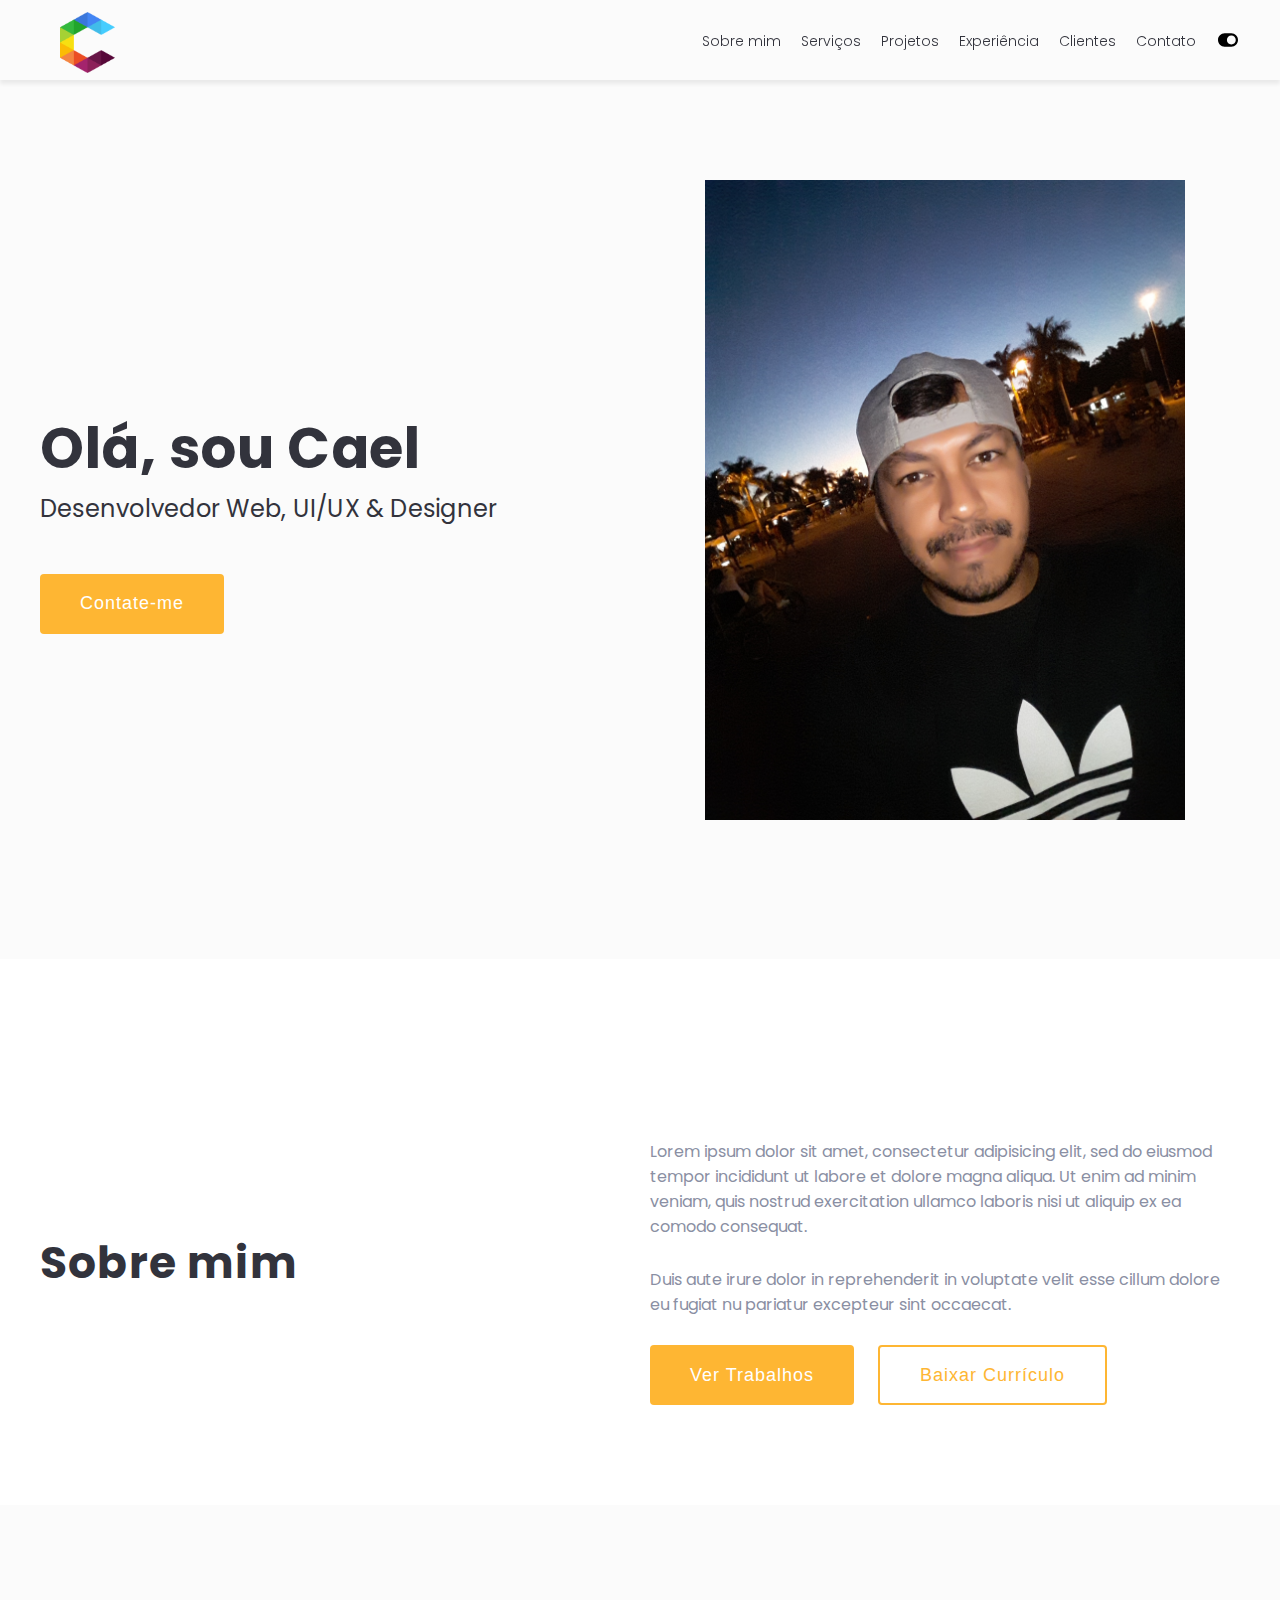
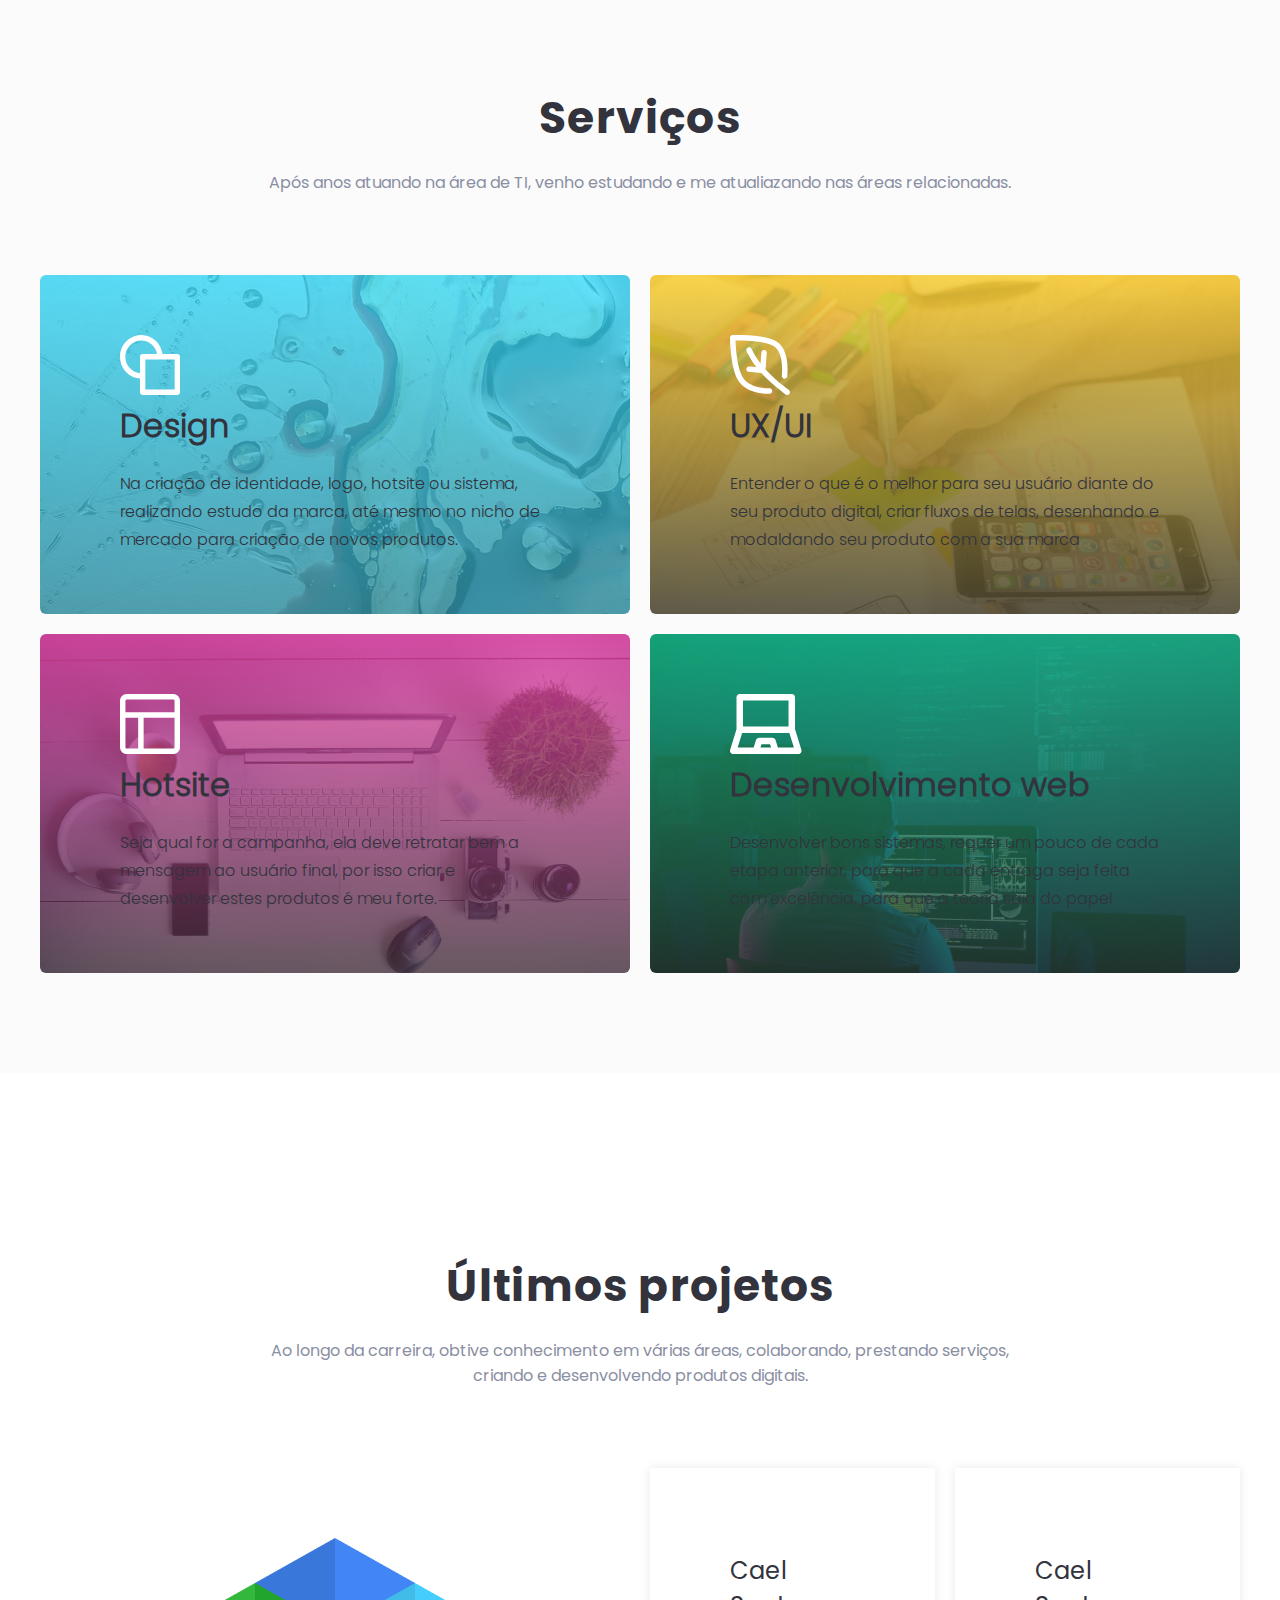
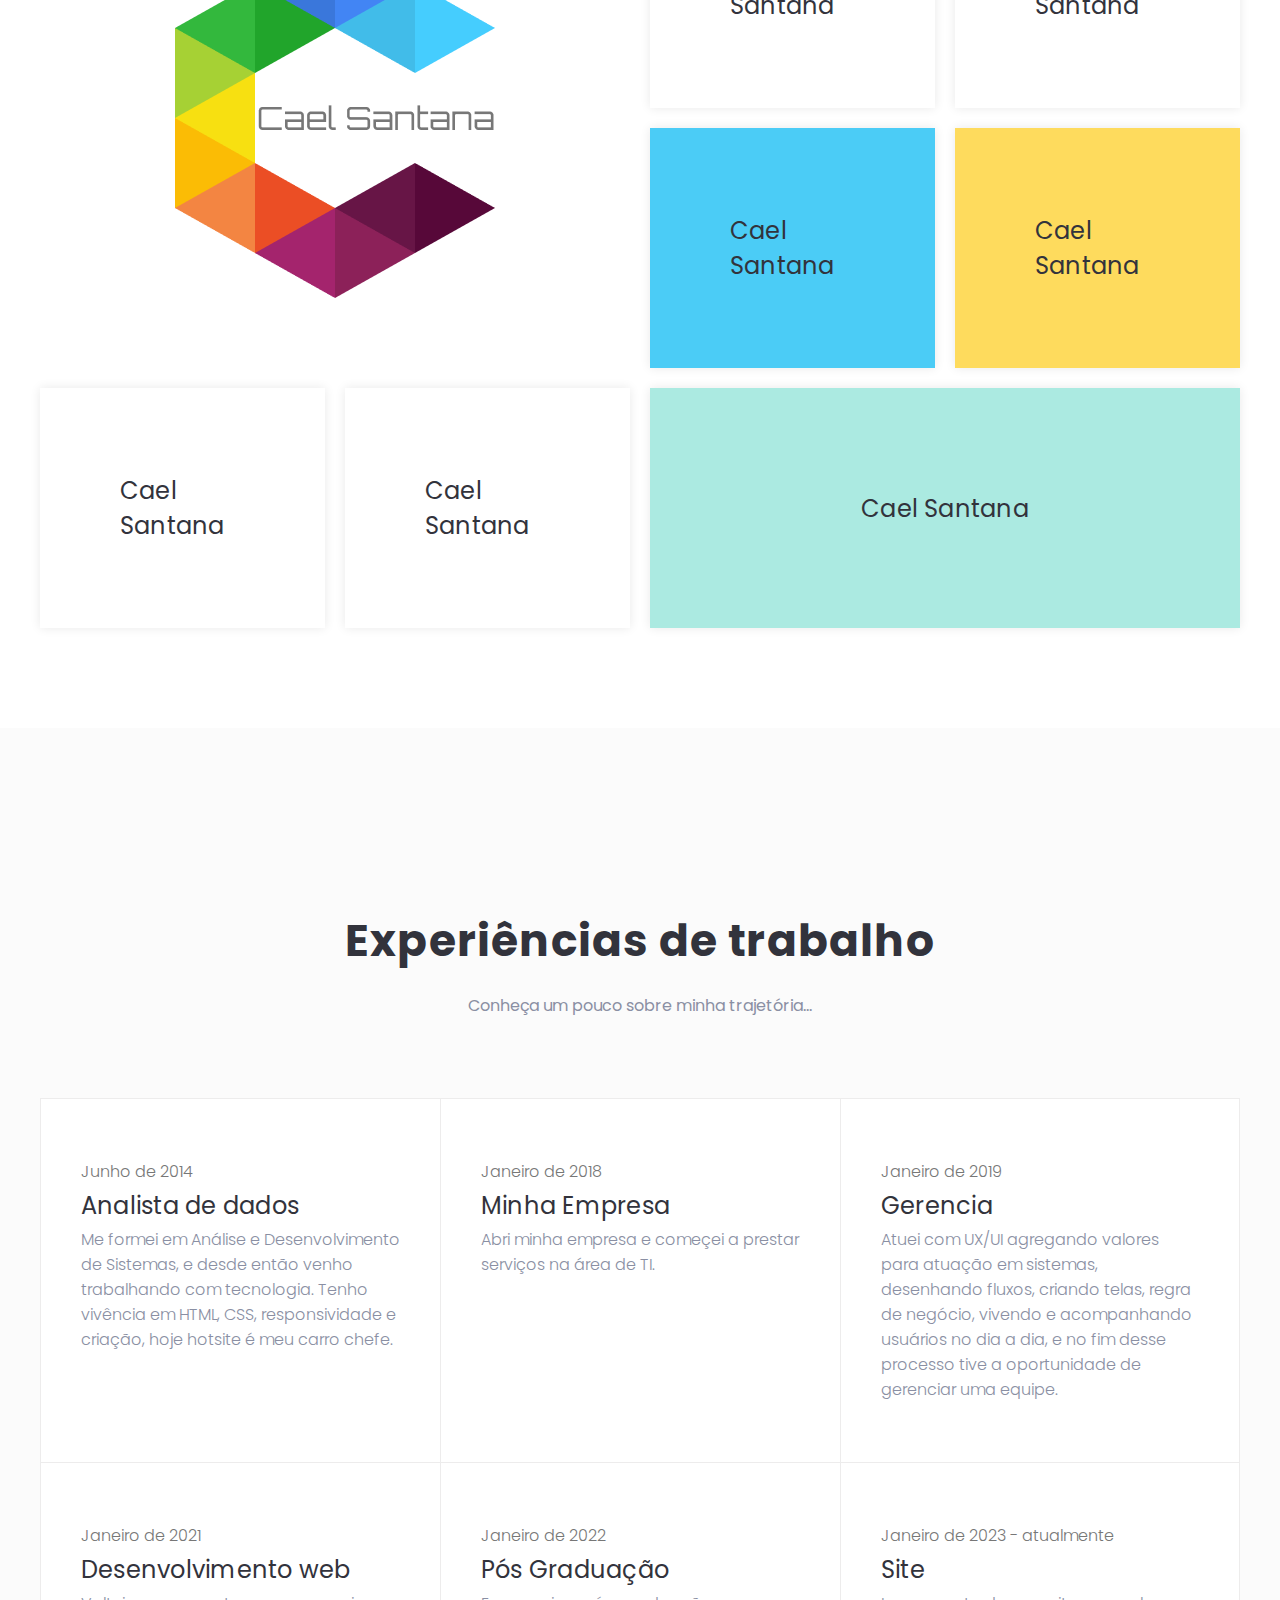
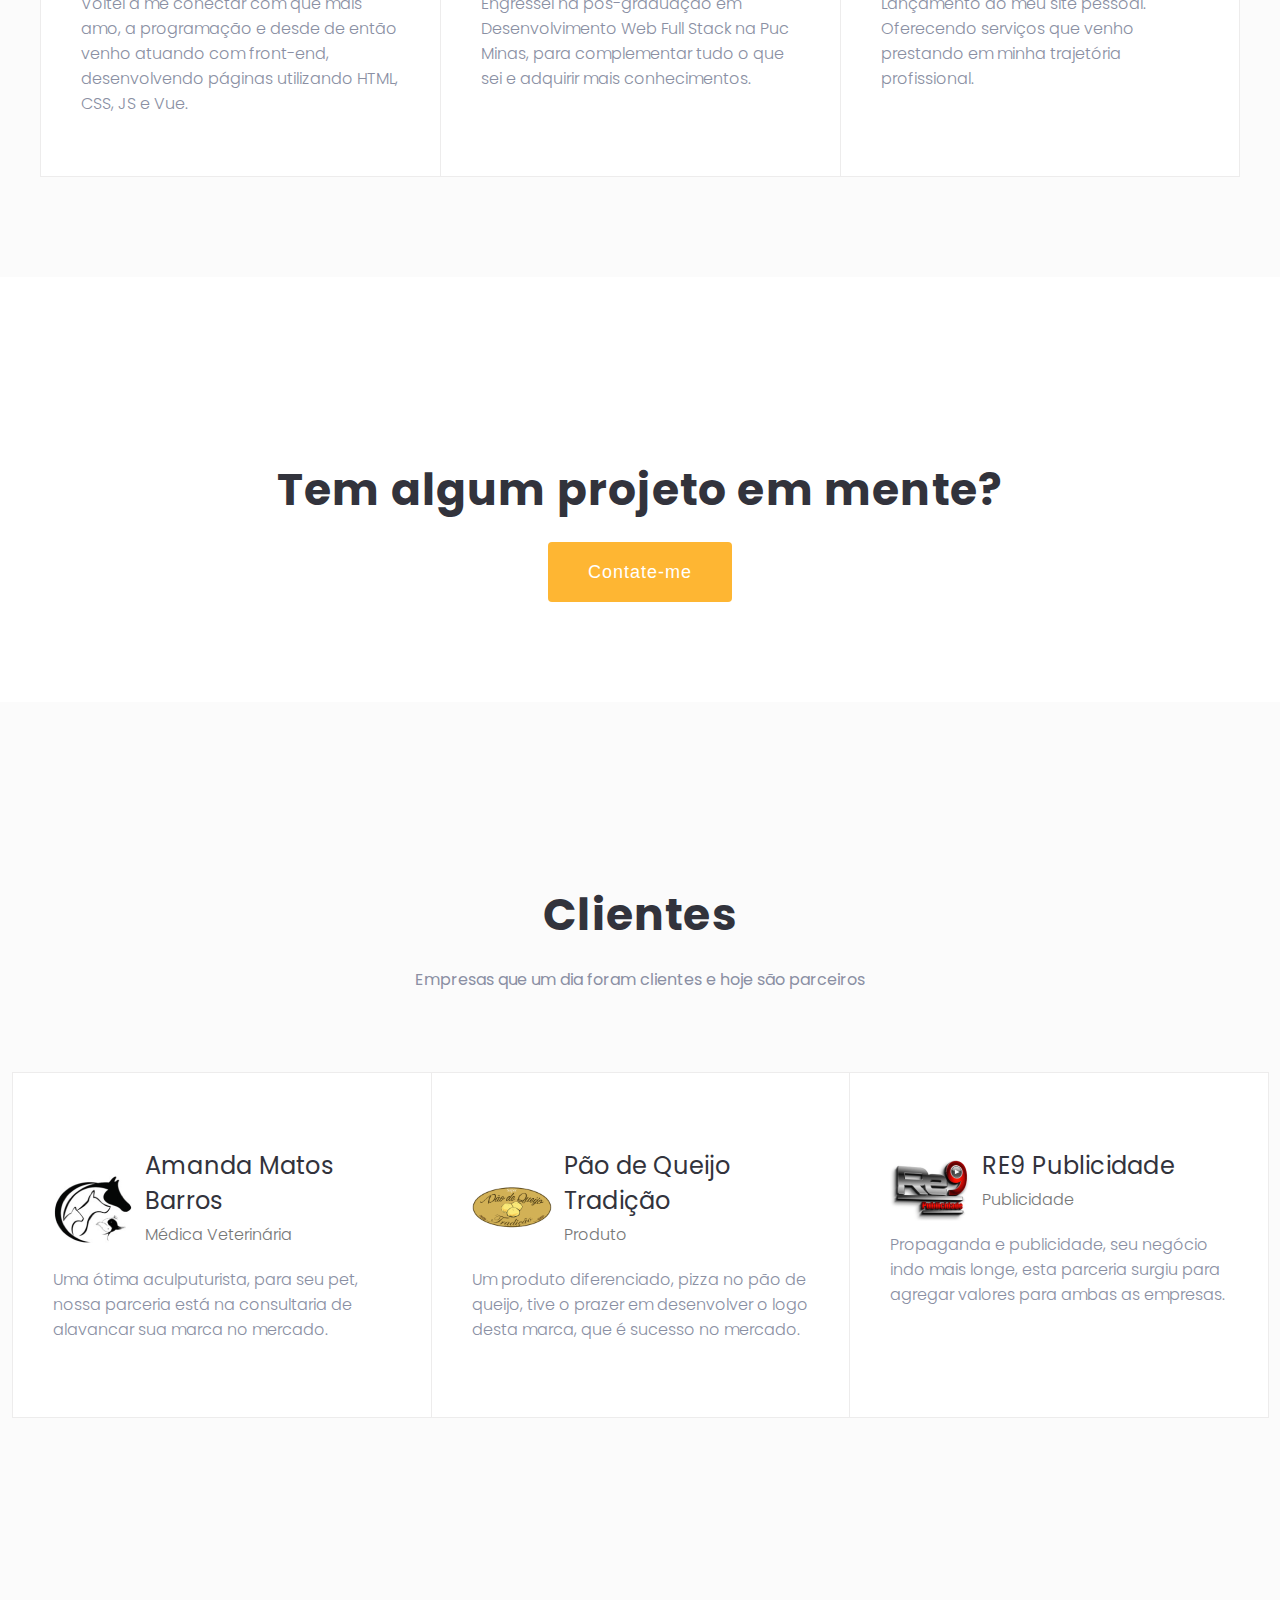
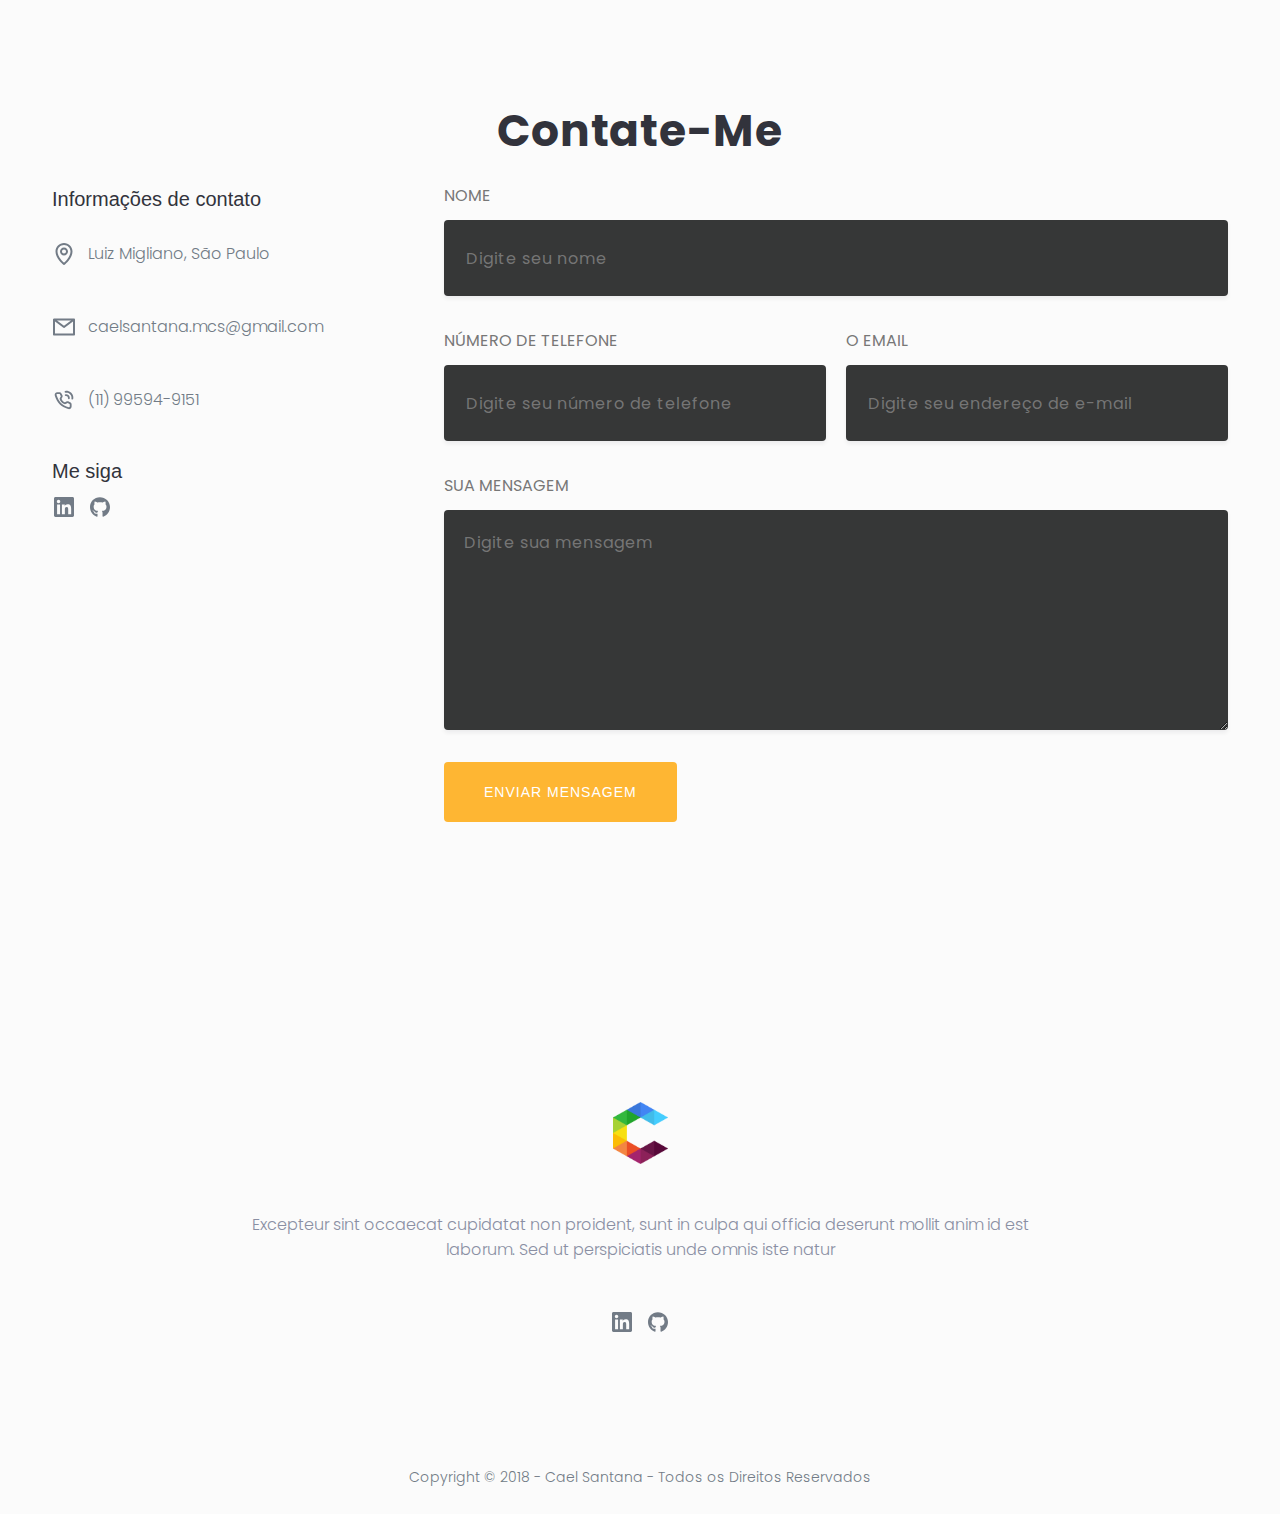
==== index.html @ 42ad0c6b "Update of content" ====
<!DOCTYPE html>
<html lang="pt-BR">

<head>
  <meta charset="UTF-8">
  <meta http-equiv="X-UA-Compatible" content="IE=edge">
  <meta name="viewport" content="width=device-width, initial-scale=1.0">

  <title>Cael Santana</title>

  <!-- Custom CSS -->
  <link rel="stylesheet" href="css/style.css">

  <link rel="shortcut icon" href="favicon.png" type="image/x-icon">

  <!-- JS -->
  <script defer src="js/main.js"></script>
</head>

<body>

  <header class="header-group bg-dark-medium">
    <nav class="container mx-auto">
      <input type="checkbox" id="check">
      <div class="logo">
        <a href="#"><img src="img/logotipo-cael-santana.png" class="w-55" alt=""></a>
      </div>
      <ul id="menu">
        <li><a href="#aboutme" onclick="slideOut()">Sobre mim</a></li>
        <li><a href="#service" onclick="slideOut()">Serviços</a></li>
        <li><a href="#projects" onclick="slideOut()">Projetos</a></li>
        <li><a href="#experience" onclick="slideOut()">Experiência</a></li>
        <li><a href="#client" onclick="slideOut()">Clientes</a></li>
        <li><a href="#contact" onclick="slideOut()">Contato</a></li>
      </ul>
      <div class="center">
        <label for="btn" class="mudar-tema mb-0">&nbsp;&nbsp;&nbsp;&nbsp;&nbsp;&nbsp;</label>
        <input id="btn" type="button" />
      </div>
      <label for="check" class="checkbtn">
        <img src="img/menu.png" alt="menu">
      </label>
    </nav>
  </header>

  <!-- HOME -->
  <section class="bg-dark-medium">
    <div class="container mx-auto">
      <div class="home-card-group">
        <div class="center-y">
          <div>
            <h1>Olá, sou Cael</h1>
            <h2>Desenvolvedor Web, UI/UX & Designer</h2>
            <button class="button">Contate-me</button>
          </div>
        </div>
        <div class="mx-auto">
          <img src="./img/cael.jpg" class="img-profile" alt="">
        </div>
      </div>
    </div>
  </section>

  <!-- SOBRE MIM -->
  <section class="bg-dark-light" id="aboutme">
    <div class="container mx-auto">
      <div class="aboutme-card-group">
        <div class="center-y">
          <p class="title">Sobre mim</p>
        </div>
        <div>
          <div>
            <p class="description">Lorem ipsum dolor sit amet, consectetur adipisicing elit, sed do eiusmod tempor incididunt ut labore et dolore magna aliqua. Ut enim ad minim veniam, quis nostrud exercitation ullamco laboris nisi ut aliquip ex ea comodo consequat.</p>
            <p class="description">Duis aute irure dolor in reprehenderit in voluptate velit esse cillum dolore eu fugiat nu pariatur excepteur sint occaecat.</p>
          </div>
          <div class="center-y">
            <button class="button mr-24">Ver Trabalhos</button>
            <button class="button button-secundary">Baixar Currículo</button>
          </div>
        </div>
      </div>
    </div>
  </section>

  <!-- SERVIÇOS -->
  <section class="bg-dark-medium" id="service">
    <div class="container mx-auto">
      <p class="title">Serviços</p>
      <p class="sub-title">Após anos atuando na área de TI, venho estudando e me atualiazando nas áreas relacionadas.</p>

      <div class="service-card-group">
        <div class="service-card service-card-design">
          <img src="./img/services/design.svg" alt="">
          <p class="service-title">Design</p>
          <p class="service-description">Na criação de identidade, logo, hotsite ou sistema, realizando estudo da marca, até mesmo no nicho de mercado para criação de novos produtos.</p>
        </div>
        <div class="service-card service-card-ux-ui">
          <img src="./img/services/ux-ui.svg" alt="">
          <p class="service-title">UX/UI</p>
          <p class="service-description">Entender o que é o melhor para seu usuário diante do seu produto digital, criar fluxos de telas, desenhando e modaldando seu produto com a sua marca</p>
        </div>
        <div class="service-card service-card-hotsite">
          <img src="./img/services/landing-page.svg" alt="">          
          <p class="service-title">Hotsite</p>
          <p class="service-description">Seja qual for a campanha, ela deve retratar bem a mensagem ao usuário final, por isso criar e desenvolver estes produtos é meu forte.</p>
        </div>
        <div class="service-card service-card-web-development">
          <img src="./img/services/web-development.svg" alt="">
          <p class="service-title">Desenvolvimento web</p>
          <p class="service-description">Desenvolver bons sistemas, requer um pouco de cada etapa anterior, para que a cada entraga seja feita com excelência, para que a teoria saia do papel</p>
        </div>
    </div>
  </section>

  <!-- PROJETOS -->
  <section class="bg-dark-light" id="projects">
    <div class="container mx-auto">
      <p class="title">Últimos projetos</p>
      <p class="sub-title">Ao longo da carreira, obtive conhecimento em várias áreas, colaborando, prestando serviços, criando e desenvolvendo produtos digitais.</p>

      <div class="project-card-group">
        
        <div class="bg-white center">
          <img src="./img/logotipo-name-cael-santana.png" alt="">
        </div>
        <div class="project-card-group">
          <div class="project-card center ">
            <h2 class="mb-0">Cael Santana</h2>
          </div>
          <div class="project-card center ">
            <h2 class="mb-0">Cael Santana</h2>
          </div>
          <div class="project-card center bg-blue-medium">
            <h2 class="mb-0">Cael Santana</h2>
          </div>
          <div class="project-card center bg-yellow-medium">
            <h2 class="mb-0">Cael Santana</h2>
          </div>
        </div>
        <div class="project-card-group">
          <div class="project-card center ">
            <h2 class="mb-0">Cael Santana</h2>
          </div>
          <div class="project-card center ">
            <h2 class="mb-0">Cael Santana</h2>
          </div>
        </div>
        <div>
          <div class="project-card center bg-green-light">
            <h2 class="mb-0">Cael Santana</h2>
          </div>
        </div>
    </div>
  </section>

  <!-- EXPERIÊNCIA -->
  <section class="bg-dark-medium" id="experience">
    <div class="container mx-auto">
      <p class="title">Experiências de trabalho</p>
      <p class="sub-title">Conheça um pouco sobre minha trajetória...</p>

      <div class="experience-card-group">
        
        <div class="experience-card border-r-none border-b-none">
          <p class="experience-date">Junho de 2014</p>
          <h2 class="experience-title">Analista de dados</h2>
          <p class="text-grey-extra-light">Me formei em Análise e Desenvolvimento de Sistemas, e desde então venho trabalhando com tecnologia. Tenho
            vivência em HTML, CSS, responsividade e criação, hoje hotsite é meu carro chefe.</p>
        </div>
        
        <div class="experience-card border-r-none border-b-none">
          <p class="experience-date">Janeiro de 2018</p>
          <h2 class="experience-title">Minha Empresa</h2>
          <p class="text-grey-extra-light">Abri minha empresa e começei a prestar serviços na área de TI.</p>
        </div>
        
        <div class="experience-card border-b-none">
          <p class="experience-date">Janeiro de 2019</p>
          <h2 class="experience-title">Gerencia</h2>
          <p class="text-grey-extra-light">Atuei com UX/UI agregando valores para atuação em sistemas, desenhando fluxos, criando telas,
            regra de negócio, vivendo e acompanhando usuários no dia a dia, e no fim desse processo tive a oportunidade
            de gerenciar uma equipe.</p>
        </div>
        
        <div class="experience-card border-r-none">
          <p class="experience-date">Janeiro de 2021</p>
          <h2 class="experience-title">Desenvolvimento web</h2>
          <p class="text-grey-extra-light">Voltei a me conectar com que mais amo, a programação e desde de então venho atuando com front-end,
            desenvolvendo páginas utilizando HTML, CSS, JS e Vue.</p>
        </div>
       
        <div class="experience-card border-r-none">
          <p class="experience-date">Janeiro de 2022</p>
          <h2 class="experience-title">Pós Graduação</h2>
          <p class="text-grey-extra-light"> Engressei na pós-graduação em Desenvolvimento Web Full Stack na Puc Minas, para complementar tudo o que sei
            e adquirir mais conhecimentos.</p>
        </div>
        
        <div class="experience-card">
          <p class="experience-date">Janeiro de 2023 - atualmente</p>
          <h2 class="experience-title">Site</h2>
          <p class="text-grey-extra-light">Lançamento do meu site pessoal. Oferecendo serviços que venho prestando em minha trajetória profissional.</p>
        </div>

      </div>
    </div>
  </section>

  <section class="bg-dark-light">
    <div class="container mx-auto">
      <p class="title">Tem algum projeto em mente?</p>
      <div class="center">
        <button class="button">Contate-me</button>
      </div>
    </div>
  </section>

  <!-- CLIENTES -->
  <section class="bg-dark-medium" id="client">
    <div class="mx-auto">
      <p class="title">Clientes</p>
      <p class="sub-title">Empresas que um dia foram clientes e hoje são parceiros</p>

      <div class="client-card-group">
        
        <div class="client-card">
          <div class="center-y">
            <img src="./img/client/logo-amanda-matos-barros.png" class="w-80 mr-12" alt="">
            <div>
              <h2 class="text-white mb-4">Amanda Matos Barros</h2>
              <p class="text-grey-light mb-20">Médica Veterinária</p>
            </div>
          </div>
          <p class="text-grey-extra-light">Uma ótima aculputurista, para seu pet, nossa parceria está na consultaria de alavancar sua marca no mercado.</p>
        </div>
        
        <!-- <div class="client-card">
          <div class="center-y">
            <img src="./img/client/logo-mcs-business-solutions.png" class="w-80 mr-12" alt="">
            <div>
              <h2 class="text-white mb-4">MCS Business Solutions</h2>
              <p class="text-grey-light mb-20">Tecnologia</p>
            </div>
          </div>
          <p class="text-grey-extra-light">Se você precisa de app, site ou sistemas, pode contar com está empresa, a anos venho prestando serviços de desenvolvimento.</p>
        </div> -->

        <div class="client-card">
          <div class="center-y">
            <img src="./img/client/logo-super-pao-queijo-tradicao.png" class="w-80 mr-12" alt="">
            <div>
              <h2 class="text-white mb-4">Pão de Queijo Tradição</h2>
              <p class="text-grey-light mb-20">Produto</p>
            </div>
          </div>
          <p class="text-grey-extra-light">Um produto diferenciado, pizza no pão de queijo, tive o prazer em desenvolver o logo desta marca, que é sucesso no mercado.</p>
        </div>
        
        <div class="client-card">
          <div class="center-y">
            <img src="./img/client/logo-re9-publicidade.png" class="w-80 mr-12" alt="">
            <div>
              <h2 class="text-white mb-4">RE9 Publicidade</h2>
              <p class="text-grey-light mb-20">Publicidade</p>
            </div>
          </div>
          <p class="text-grey-extra-light">Propaganda e publicidade, seu negócio indo mais longe, esta parceria surgiu para agregar valores para ambas as empresas.</p>
        </div>

      </div>
    </div>
  </section>

  <!-- CONTACT -->
  <section class="bg-dark-medium" id="contact">
    <div class="container mx-auto">
      <p class="title">Contate-Me</p>
      <div class="contact-card-group">
        <div>
          <p class="info-title">Informações de contato</p>
          
          <div class="center-y mb-48">
            <img src="./img/icons/local.svg" class="mr-12" alt="">
            <p class="info-text">Luiz Migliano, São Paulo</p>
          </div>
          
          <div class="center-y mb-48">
            <img src="./img/icons/mail.svg" class="mr-12" alt="">
            <p class="info-text">caelsantana.mcs@gmail.com</p>
          </div>
          
          <div class="center-y mb-48">
            <img src="./img/icons/phone.svg" class="mr-12" alt="">
            <p class="info-text">(11) 99594-9151</p>
          </div>

          <p class="follow">Me siga</p>
          
          <div class="center-y mb-48">
            <a href="https://www.linkedin.com/in/caelsantana/" target="_blank">
              <img src="./img/icons/linkedin.svg" class="mr-12" alt="">
            </a>
            <a href="https://github.com/caelsantanaext" target="_blank">
              <img src="./img/icons/github.svg" alt="">
            </a>
          </div>
        </div>

        <div class="colspan-2">
          <form action="https://formsubmit.co/caelsantana.mcs@gmail.com" method="POST">

            <input type="hidden" name="_next" value="http://127.0.0.1:5500/success.html" />

            <div class="flex-column mb-32">
              <label for="name" class="label">NOME</label>
              <input type="text" name="name" placeholder="Digite seu nome" autocomplete="off"/>
            </div>

            <div class="grid grid-cols-2 gap-20">
              <div class="flex-column mb-32">
                <label for="phone" class="label">NÚMERO DE TELEFONE</label>
                <input type="text" name="phone"  placeholder="Digite seu número de telefone" autocomplete="off" />
              </div>

              <div class="flex-column mb-32">
                <label for="email" class="label">O EMAIL</label>
                <input type="text" name="email" placeholder="Digite seu endereço de e-mail" autocomplete="off" />
              </div>
            </div>

            <div class="flex-column mb-32">
              <label for="message" class="label">SUA MENSAGEM</label>
              <textarea name="message" placeholder="Digite sua mensagem" /></textarea>
            </div>

            <div class="center-y">
              <button type="submit" class="button form">ENVIAR MENSAGEM</button>
            </div>
          </form>
        </div>
      </div>
    </div>
  </section>

  <section class="bg-dark-medium">
    <div class="container mx-auto">
      <div class="center mb-48">
        <img src="img/logotipo-cael-santana.png" class="w-55" alt="">
      </div>
      <p class="final-text">Excepteur sint occaecat cupidatat non proident, sunt in culpa qui officia deserunt mollit anim id est laborum. Sed ut perspiciatis unde omnis iste natur</p>
      <div class="center">
        <div class="center-y">
          <a href="https://www.linkedin.com/in/caelsantana/" target="_blank">
            <img src="./img/icons/linkedin.svg" class="mr-12" alt="">
          </a>
          <a href="https://github.com/caelsantanaext" target="_blank">
            <img src="./img/icons/github.svg" alt="">
          </a>
        </div>
      </div>
    </div>
  </section>
  
  <footer class="footer-templete bg-dark-medium">
    <p class="text-grey-150">Copyright © 2018 - Cael Santana - Todos os Direitos Reservados</p>
  </footer>
---- css/style.css ----
@import url('./menu.css');

@font-face {
  font-family: 'Poppins-Thin';
  src: url(../font/Poppins-Thin.ttf);
}

@font-face {
  font-family: 'Poppins-ExtraLight';
  src: url(../font/Poppins-ExtraLight.ttf);
}

@font-face {
  font-family: 'Poppins-Light';
  src: url(../font/Poppins-Light.ttf);
}

@font-face {
  font-family: 'Poppins-Regular';
  src: url(../font/Poppins-Regular.ttf);
}

@font-face {
  font-family: 'Poppins-Bold';
  src: url(../font/Poppins-Bold.ttf);
}

:root {
  --text-white: #32333c;
  --bg-white: #fff;

  --dark-50: #363737;
  --dark-hard: #fff;
  --dark-light: #fff;
  --dark-medium: #fbfbfb;

  --grey-50: #32333c;
  --grey-extra-light: #8a8fa3;
  --grey-150: #727b86;
  --grey-light: #777;
  --grey: #edecec;

  --blue-light: #38dcfc;
  --blue-medium: #4bccf6;

  --musgo: #e0e4c3;

  --yellow-light: #fbd339;
  --yellow-medium: #fedb5d;
  --yellow: #feb633;

  --green-light: #abeae1;
  --green-medium: #1ac283;

  --pink: #f648b0;

  --hover-card: #feb633;

  --label-icon: url("../img/icons/toggle-on.svg");
  }

html {
  scroll-behavior: smooth;
}

body {
  margin: 0;
  padding: 0;
  color: var(--dark-hard);
  font-family: 'Poppins-light', 'sans-serif';
}

.dark-mode {
  --text-white: #fff;
  --bg-white: #fff;

  --dark-50: #363737;
  --dark-hard: #333333;
  --dark-light: #303131;
  --dark-medium: #2b2c2c;
  
  --grey-50: #ccc;
  --grey-extra-light: #9f9f9f;
  --grey-150: #727b86;
  --grey-light: #777;
  --grey: #5a5a5a;
  
  --blue-light: #38dcfc;
  --blue-medium: #4bccf6;
  
  --musgo: #e0e4c3;
  
  --yellow-light: #fbd339;
  --yellow-medium: #fedb5d;
  --yellow: #feb633;
  
  --green-light: #abeae1;
  --green-medium: #1ac283;
  
  --pink: #f648b0;

  --hover-card: #5a5a5a;

  --label-icon: url("../img/icons/toggle-off.svg");
}

.mudar-tema {
  /* position: absolute;
  top: 4%;
  left: 2%; */
  background-image: var(--label-icon);
  background-repeat: no-repeat;
  cursor: pointer;
  transition-duration: 0.1s;
}

#btn {
  display: none;
}

.container {
  padding-right: 20px;
  padding-left: 20px;
}

section {
  padding-top: 180px;
  padding-bottom: 100px;
  transition-duration: 2s;
}

.title {
  font-size: 44px;
  font-weight: 700;
  font-family: 'Poppins-bold', 'sans-serif';
  text-align: center;
  color: var(--grey-50);
  letter-spacing: 1.2px;
  margin-bottom: 20px;
}

.sub-title {
  font-size: 16px;
  font-family: 'Poppins-regular';
  font-weight: 400;
  text-align: center;
  color: var(--grey-extra-light);
  margin: 0 200px 80px; 
}

.description {
  font-size: 16px;
  font-family: 'Poppins-regular';
  font-weight: 400;
  color: var(--grey-extra-light);
  margin-bottom: 28px;
}

h1, h2, h3, p {
  margin: 0;
}

h1 {
  font-size: 56px;
  letter-spacing: 0.01em;
  font-family: 'Poppins-bold', 'sans-serif';
  color: var(--text-white);
  margin: 0;
}

h2 {
  font-size: 24px;
  font-weight: 400;
  font-family: 'Poppins-Regular';
  letter-spacing: 0.01em;
  color: var(--grey-50);
  margin: 0;
  margin-bottom: 48px;
}

.grid-cols-1 {
  grid-template-columns: repeat(1, minmax(0, 1fr));
}

.service-card-group, .aboutme-card-group, .project-card-group, .experience-card-group, .client-card-group, .contact-card-group {
  display: grid;
  grid-template-columns: repeat(1, minmax(0, 1fr));
  gap: 20px;
}

.text-white {
  color: var(--text-white);
}

.text-grey-150 {
  color: var(--grey-150);
}

.text-grey-extra-light {
  color: var(--grey-extra-light);
}

.text-grey-light {
  color: var(--grey-light);
}

.bg-white {
  background-color: var(--bg-white);
}

.bg-dark-light {
  background-color: var(--dark-light);
}

.bg-grey-light {
  background-color: var(--grey-light);
}

.bg-dark-medium {
  background-color: var(--dark-medium);
}

.bg-blue-light {
  background-color: var(--blue-light);
}

.bg-blue-medium {
  background-color: var(--blue-medium) !important;
}

.bg-yellow-light {
  background-color: var(--yellow-light);
}

.bg-yellow-medium {
  background-color: var(--yellow-medium) !important;
}

.bg-pink {
  background-color: var(--pink);
}

.bg-musgo {
  background-color: var(--musgo);
}

.bg-green-light {
  background-color: var(--green-light) !important;
}

.bg-green-medium {
  background-color: var(--green-medium) !important;
}

.center {
  display: flex;
  justify-content: center;
  align-items: center;
}

.flex {
  display: flex;
}

.flex-column {
  display: flex;
  flex-direction: column;
}

.grid {
  display: grid;
}

/* .parent {
  place-content: center;
} */

.gap-20 {
  gap: 20px;
}

.space-between {
  justify-content: space-between;
}

.center-x {
  display: flex;
  justify-content: center;
}

.center-y {
  display: flex;
  align-items: center;
}

.w-100 {
  width: 100%;
}

.w-80 {
  width: 80px;
}

.w-55 {
  width: 55px;
}

.px-12 {
  padding-right: 12px;
  padding-left: 12px;
}

.mx-auto {
  margin-right: auto;
  margin-left: auto;
}

.mt-200 {
  margin-top: 200px;
}

.mr-12 {
  margin-right: 12px;
}

.mr-24 {
  margin-right: 24px;
}

.mb-0 {
  margin-bottom: 0 !important;
}

.mb-4 {
  margin-bottom: 4px;
}

.mb-20 {
  margin-bottom: 20px;
}

.mb-32 {
  margin-bottom: 32px;
}

.mb-48 {
  margin-bottom: 48px;
}


button {
  height: 60px;
  display: flex;
  padding: 12px 40px;
  justify-content: center;
  align-items: center;
  border: none;
  border-radius: 4px;
  background-color: var(--yellow);
  font-size: 18px;
  letter-spacing: 1px;
  color: #fff;
  cursor: pointer;
}

button:hover {
  opacity: 0.7;
  transition: 0.5s;
}

button.button-secundary {
  color: var(--yellow);
  background-color: rgba(255, 255, 255, 0.0);
  border: 2px solid var(--yellow);
}

button.button-secundary:hover {
  color: #fff;
  background-color: var(--yellow);
}

button.form {
  font-size: 14px;
}

/* HOME */
.home-card-group {
  display: flex;
  justify-content: center;
  flex-direction: column-reverse;
  margin: auto;
}

.img-profile {
  width: 100%;
  max-width: 480px;
  height: auto;
  margin-bottom: 32px;
}

/* SOBRE MIM */

/* SERVICE */
.service-card {
  padding: 60px 80px;
  border-radius: 6px;
}

.service-card-design {
  background-image: url(../img/services/design.jpg);
}

.service-card-ux-ui {
  background-image: url(../img/services/ux-ui.jpg);
  background-size: cover;
}

.service-card-hotsite {
  background-image: url(../img/services/hotsite.jpg);
  background-size: cover;
}

.service-card-web-development {
  background-image: url(../img/services/web-development.jpg);
  background-size: cover;
  backdrop-filter: var(--blue-light);
}

.service-icon {
  width: 60px;
  height: 60px;
  margin-bottom: 24px;
}

.service-title {
  font-size: 32px;
  color: var(--text-white);
  font-weight: 600;
  margin-bottom: 20px;
}

.service-description {
  font-size: 16px;
  color: var(--text-white);
  line-height: 28px;
}

/* PROJECT */
.project-card {
  height: 120px;
  background-color: var(--bg-white);
  padding: 60px 80px;
  box-shadow: 0 0 10px rgb(0 0 0 / 0.09);
}

/* EXPERIENCE */
.experience-card {
  border: 1px solid var(--grey);
  padding: 60px 40px;
  background-color: var(--dark-hard);
  transition-duration: 1s;
}

.experience-card:hover {
  background-color: var(--hover-card);
}

.experience-date {
 margin-bottom: 4px;
 color: var(--grey-light);
}

.experience-title {
  margin-bottom: 4px;
  color: var(--text-white);
}

/* CLIENT */
.client-card-group {
  padding-right: 12px;
  padding-left: 12px;
}

.client-card {
  border: 1px solid var(--grey);
  padding: 75px 40px;
  background-color: var(--dark-hard);
  margin-right: -1px;
  transition-duration: 1s;
}

.client-card:hover {
  background-color: var(--hover-card);
}

/* CONTACT */

.colspan-2 {
  grid-column: span 2 / span 2;
}

.info-title {
  font-size: 20px;
  font-weight: 500;
  font-family: 'Poppins', sans-serif;
  color: var(--grey-50);
  margin-bottom: 30px;
  margin-top: 5px;
}

.info-text {
  font-size: 16px;
  font-weight: 500;
  color: var(--grey-150);
}

.follow {
  font-size: 20px;
  font-weight: 500;
  font-family: 'Poppins', sans-serif;
  color: var(--grey-50);
  margin-bottom: 12px;
}

label {
  font-family: 'Poppins-Regular';
  font-size: 16px;
  font-weight: 400;
  color: var(--grey-light); 
  margin-bottom: 12px;
}

input {
  height: 60px;
  padding: 6px 20px;
  background-color: var(--dark-50);
  border: 2px solid transparent;
  border-radius: 4px;
  outline: none;
  font-family: 'Poppins-Regular';
  font-weight: 500;
  font-size: 16px;
  letter-spacing: 1px;
  color: var(--grey-light);
  box-shadow: 0px 3px 4px 0px rgb(0 12 29 / 6%);
}

input:hover, input:focus {
  background-color: var(--dark-50);
  outline:2px solid var(--blue-light);
}

textarea {
  min-height: 180px;
  color:var(--grey-light);
  padding: 20px;
  background-color: var(--dark-50);
  border: none;
  border-radius: 4px;
  font-family: 'Poppins-Regular';
  font-size: 16px;
  font-weight: 500;
  letter-spacing: 1px;
  resize: vertical;
  outline: none;
  box-shadow: 0px 3px 4px 0px rgb(0 12 29 / 6%);
}

textarea:hover, textarea:focus {
  background-color: var(--dark-50);
  outline:2px solid var(--blue-light);
}

.final-text {
  margin-bottom: 48px;
  font-weight: 500;
  text-align: center;
  color: var(--grey-extra-light);
}

/* FOOTER */

.footer-templete {
  height: 48px;
  padding: 12px 0;
  display: flex;
  justify-content: center;
  align-items: center;
  border-top: 1px solid rgba(255, 255, 255, 0.05);
  font-size: 14px;
  transition-duration: 2s;
}

@media only screen and (max-width: 640px) {
  .container {
    max-width: 640px;
    padding-right: 10px;
    padding-left: 10px;
  }

  .footer-templete {
    text-align: center;
    padding-left: 40px;
    padding-right: 40px;
  }
}

@media only screen and (min-width: 641px) {
  .container {
    max-width: 641px;
    padding-right: 20px;
    padding-left: 20px;
  }
}

@media only screen and (min-width: 768px) {
  .container {
    max-width: 768px;
  }
}

@media only screen and (min-width: 1024px) {
  .container {
    max-width: 1000px;
    padding-right: 0;
    padding-left: 0;
  }

  .grid-cols-2 {
    grid-template-columns: repeat(2, minmax(0, 1fr));
  }
  
  .home-card-group, .aboutme-card-group, .service-card-group, .project-card-group {
    display: grid;
    grid-template-columns: repeat(2, minmax(0, 1fr));
    gap: 20px;
  }

  .experience-card-group {
    grid-template-columns: repeat(3, minmax(0, 1fr));
    gap: 0;
  }

  .border-r-none {
    border-right: none;
  }
  
  .border-b-none {
    border-bottom: none;
  }

  .client-card-group, .contact-card-group {
    grid-template-columns: repeat(3, minmax(0, 1fr));
    gap: 0;
    padding-right: 12px;
    padding-left: 12px;
  }

  .final-text {
    margin: 0 200px 48px;
  }
}

@media only screen and (min-width: 1280px) {
  .container {
    max-width: 1200px;
  }
}

@media only screen and (min-width: 1536px) {

}

@media only screen and (min-width: 1920px) {

}
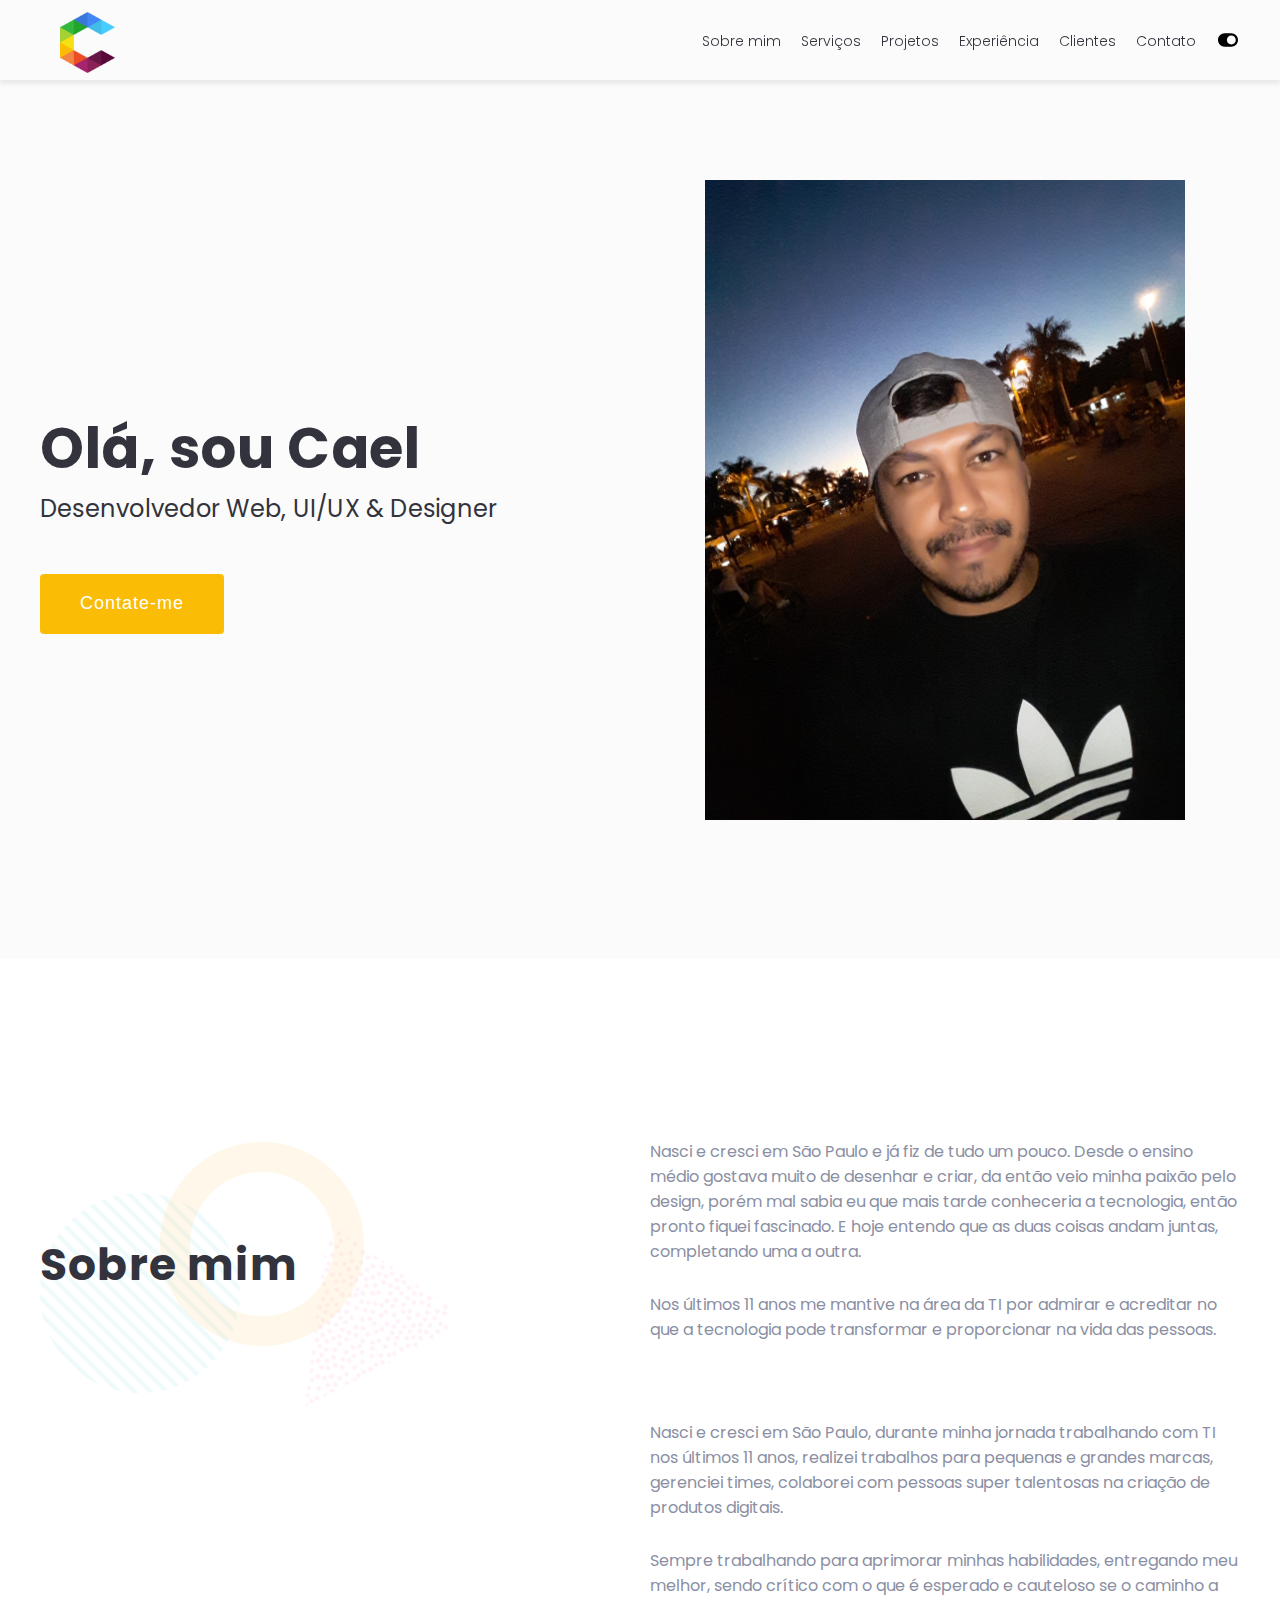
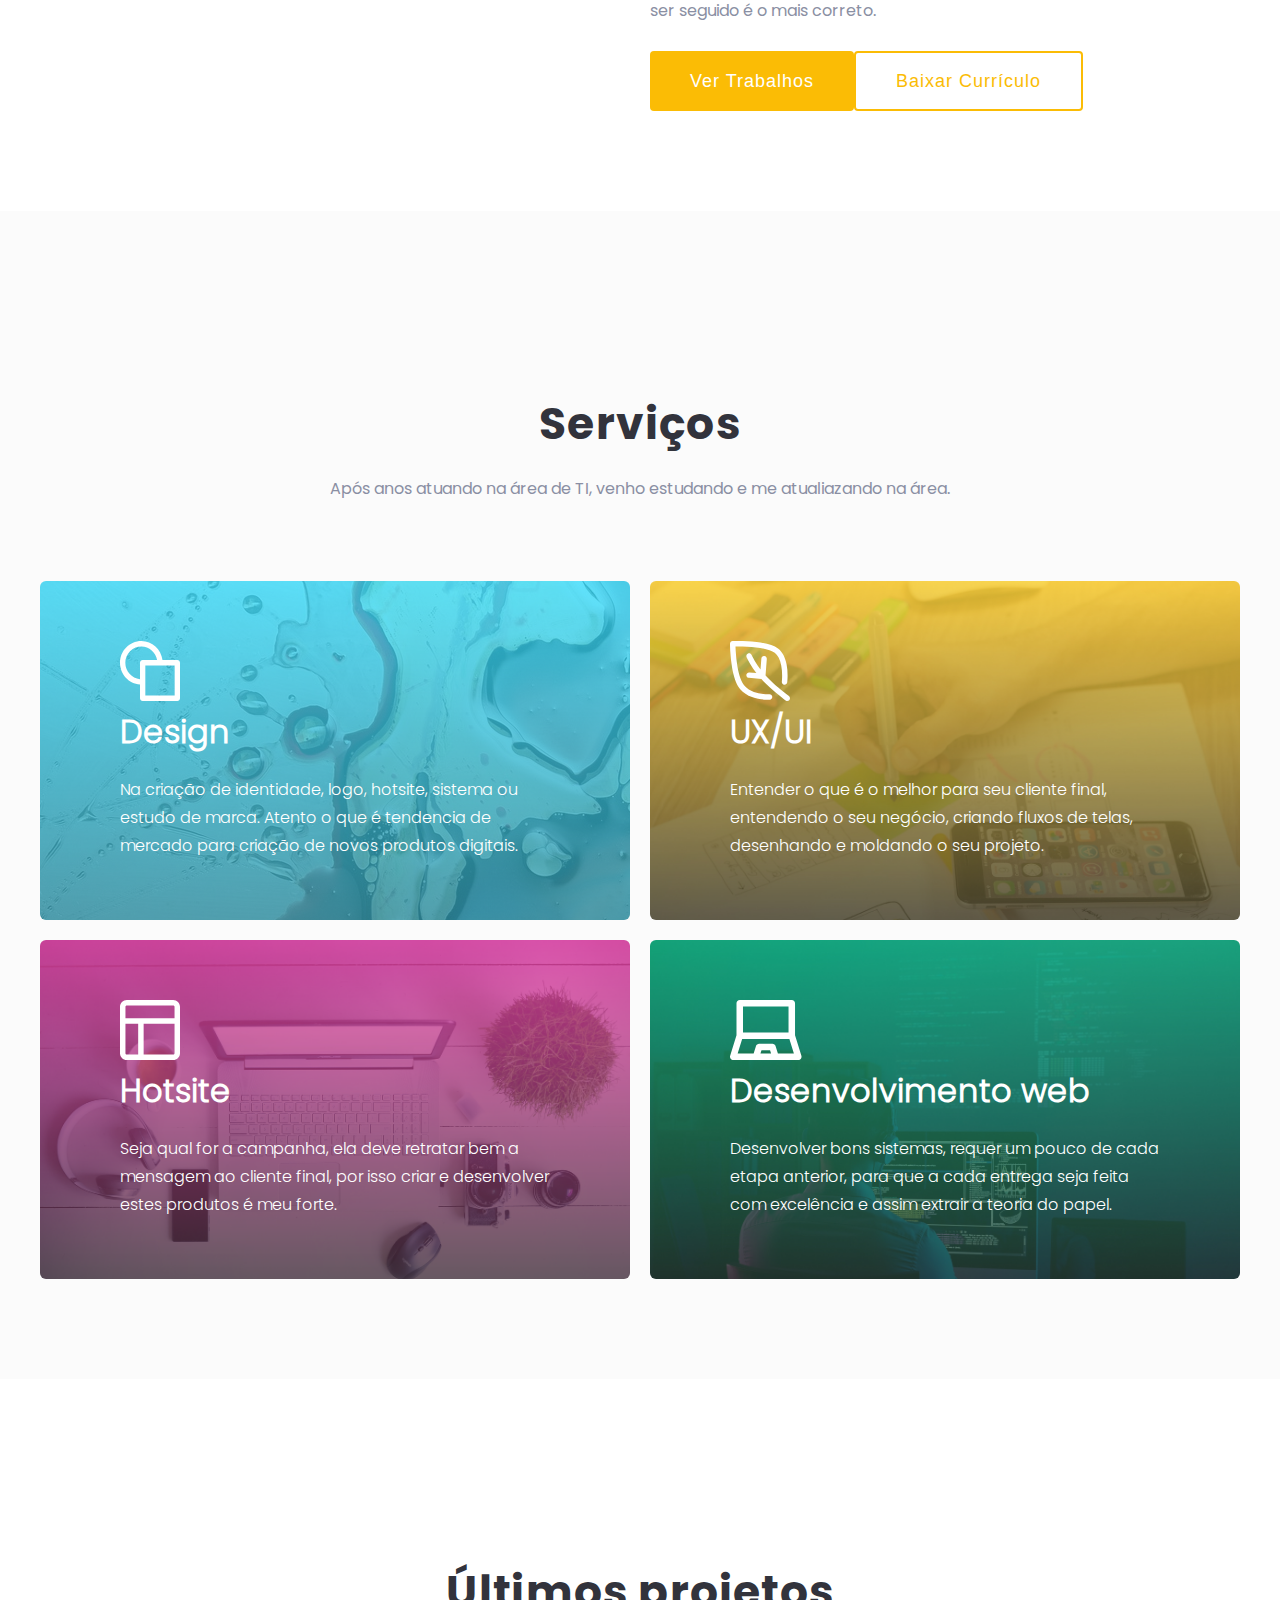
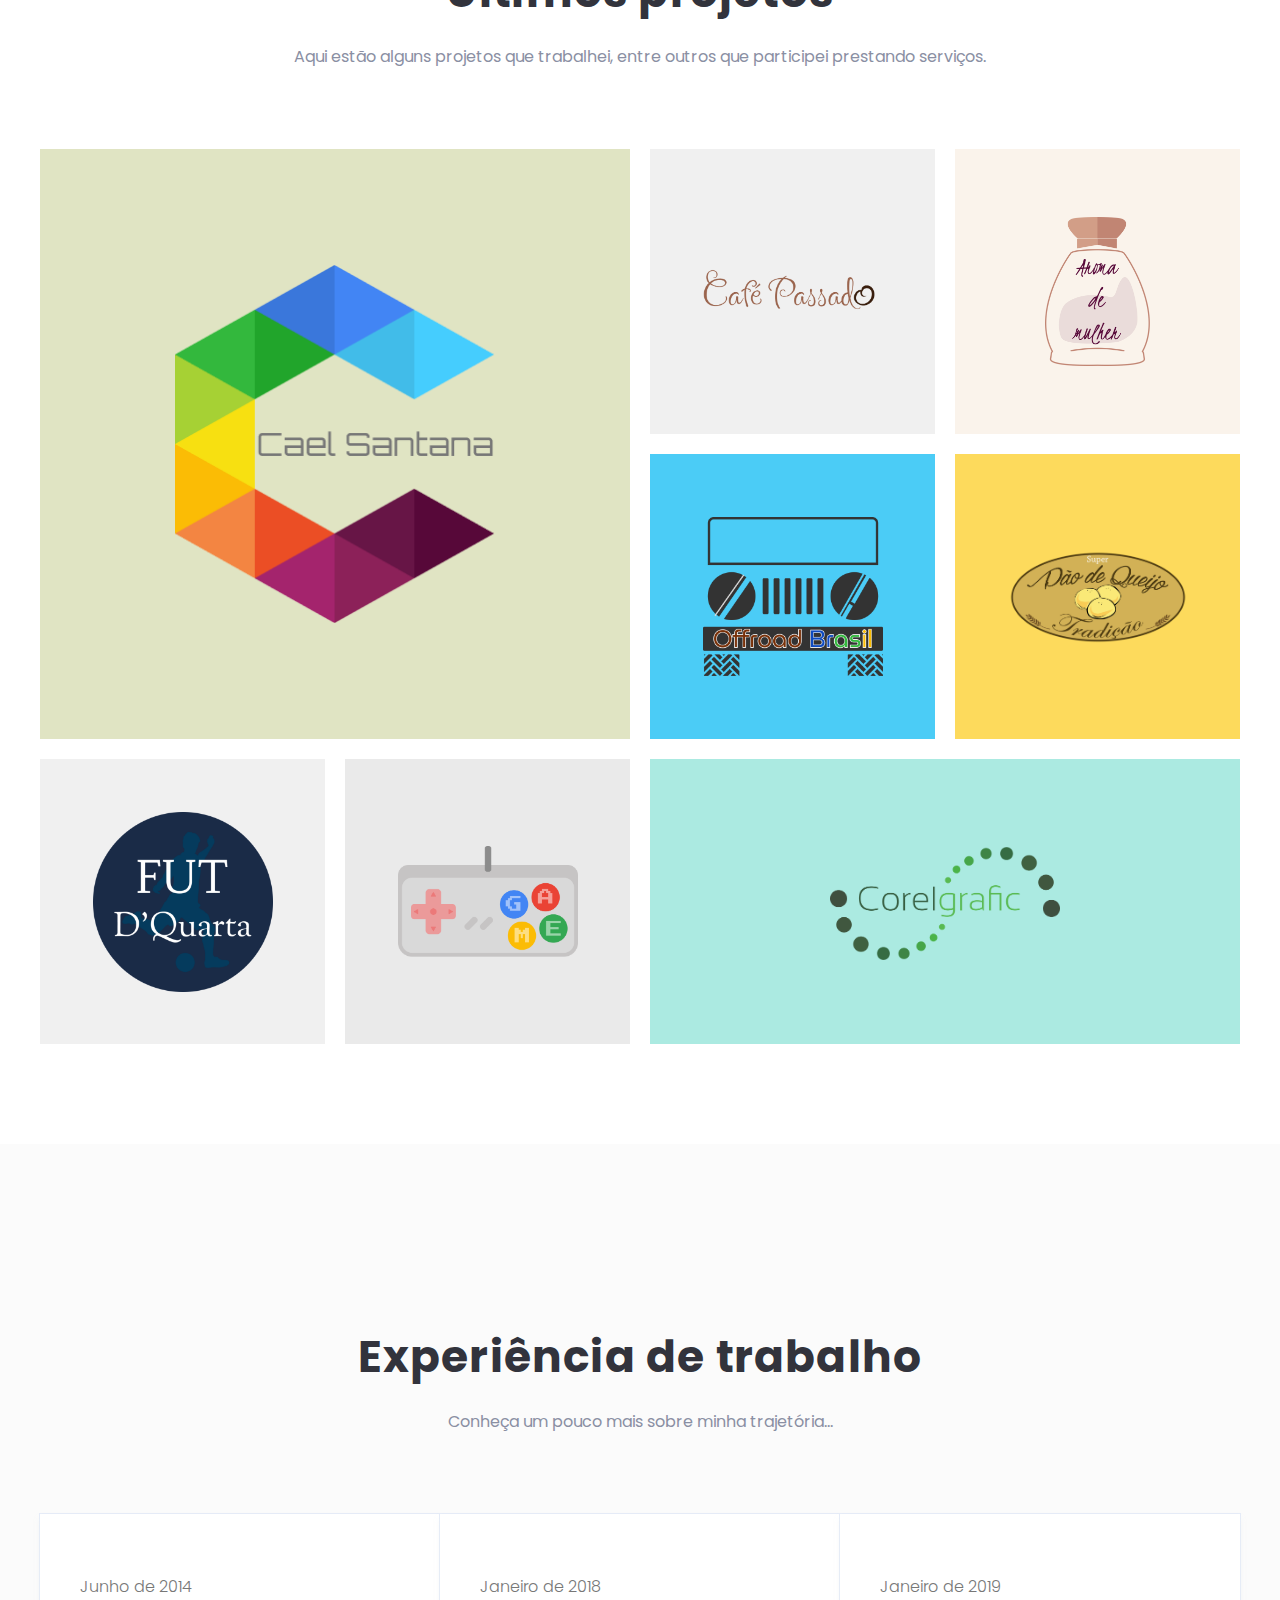
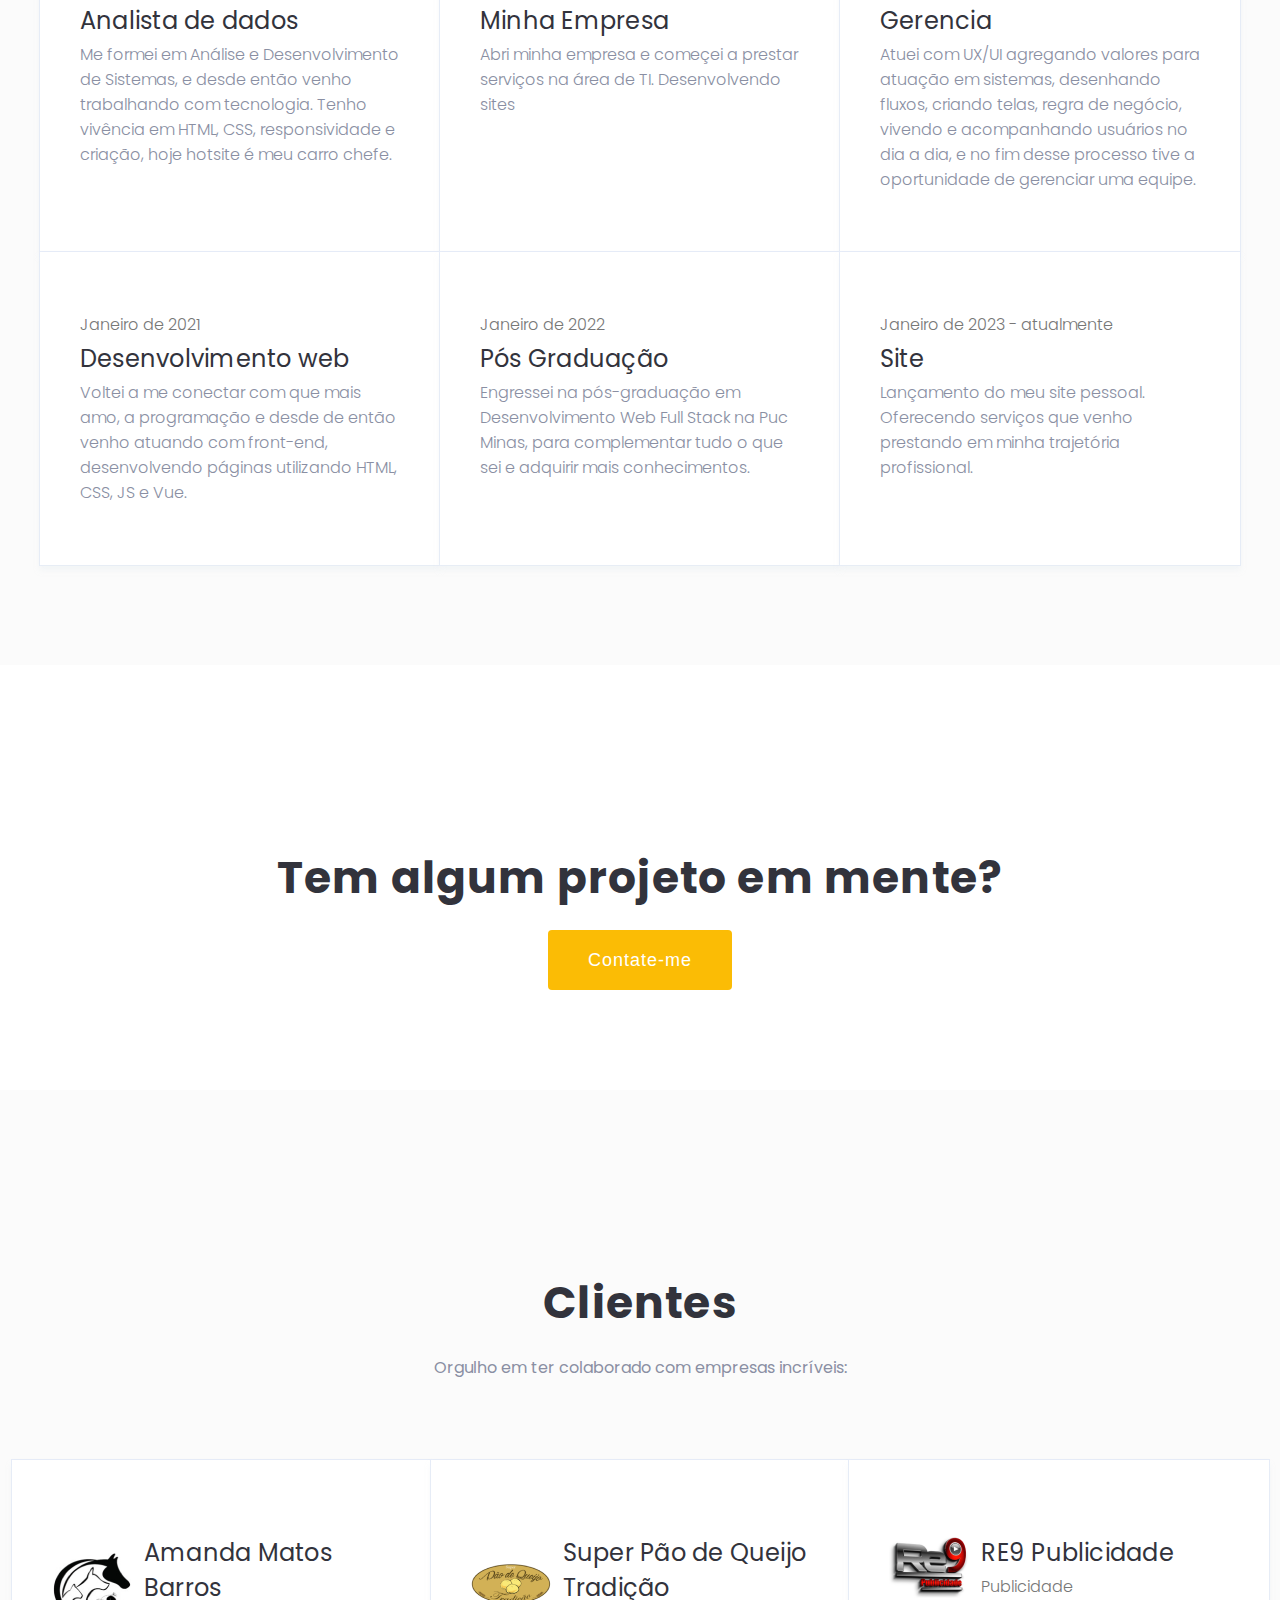
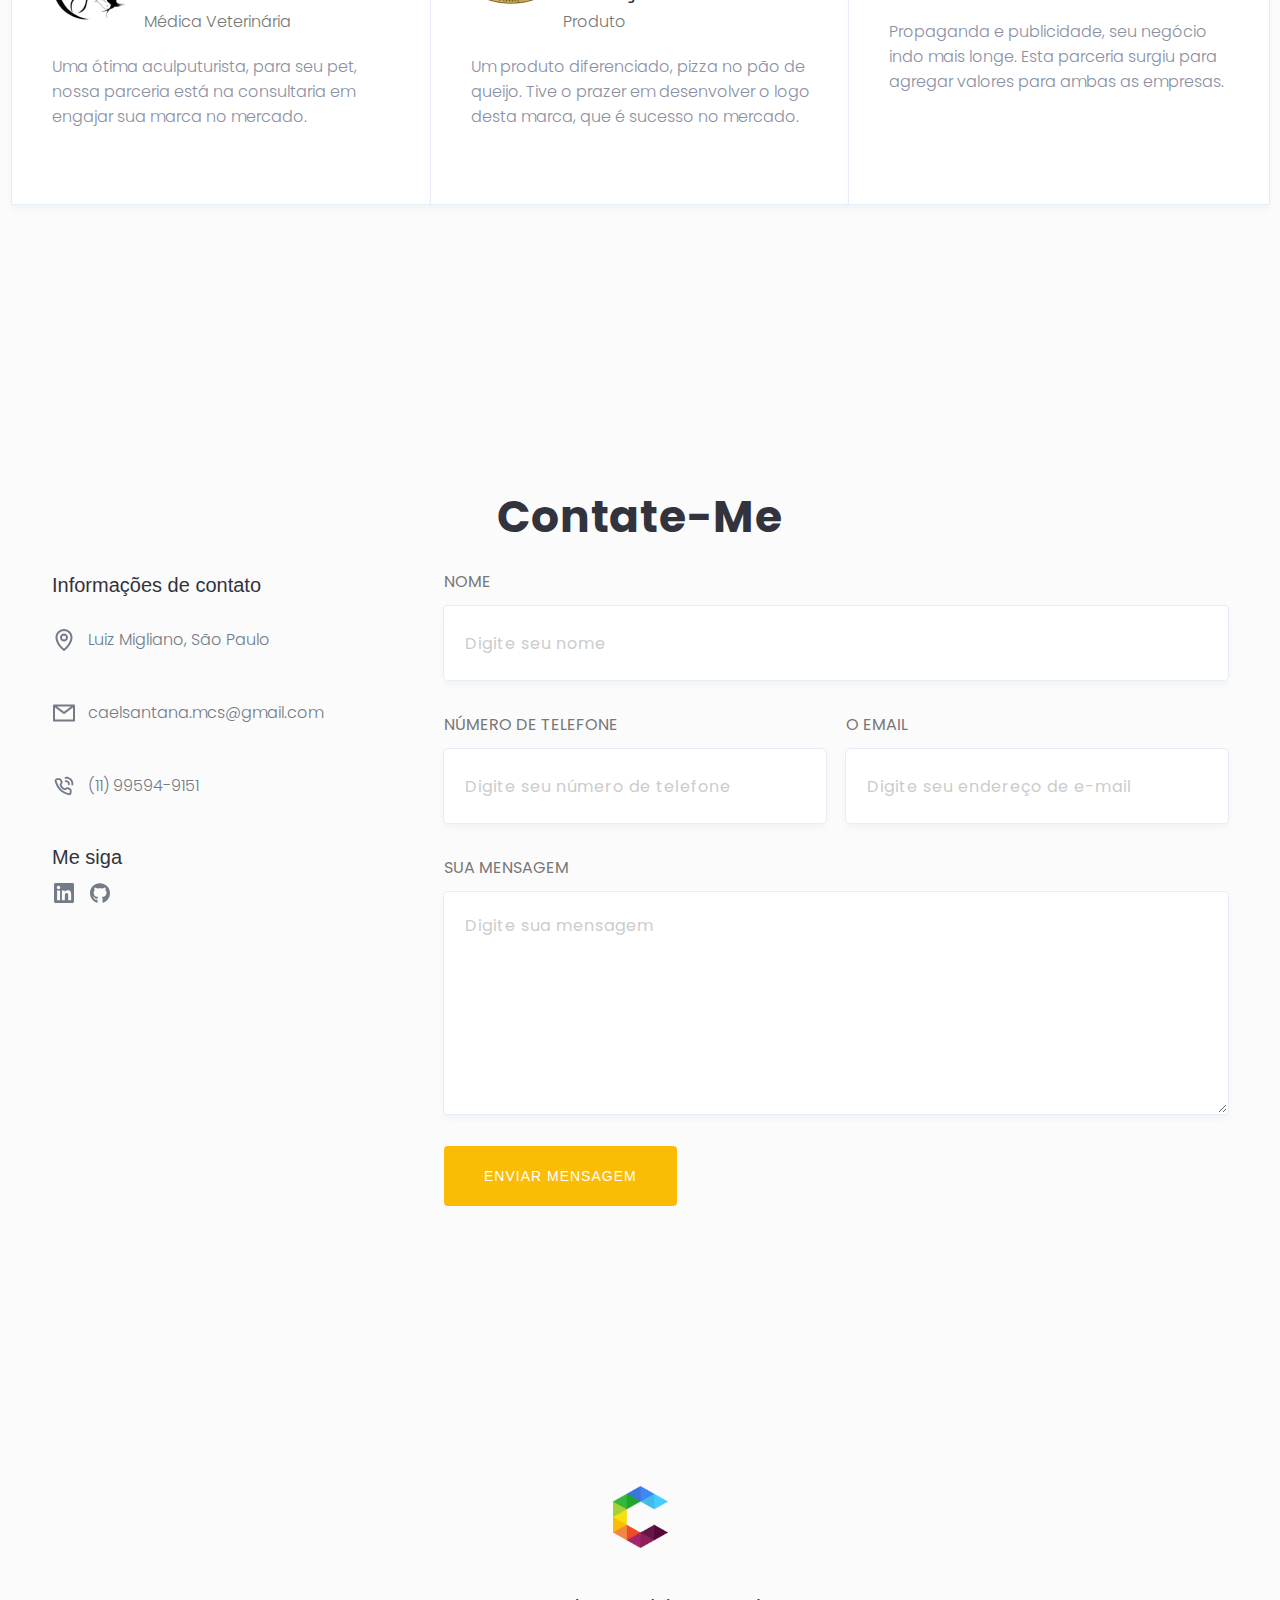
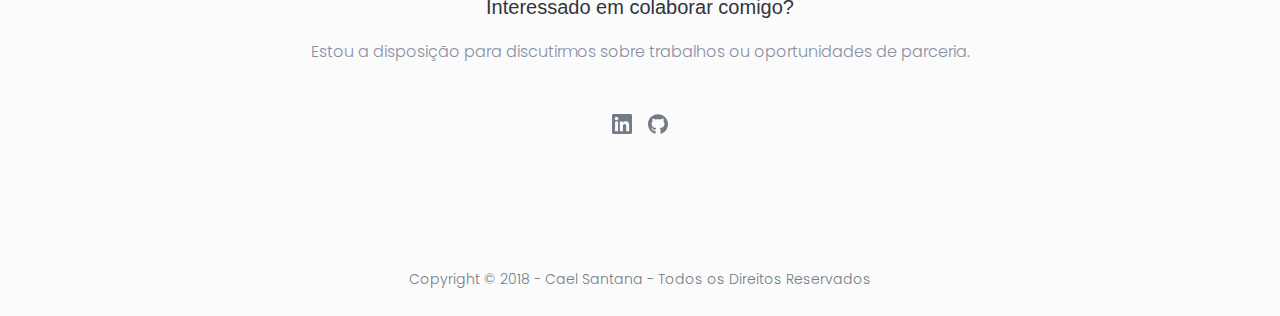
==== commit 645abe43: "Atualizações de layout, imagem e responsividade" ====
--- a/index.html
+++ b/index.html
@@ -51,7 +51,9 @@
           <div>
             <h1>Olá, sou Cael</h1>
             <h2>Desenvolvedor Web, UI/UX & Designer</h2>
-            <button class="button">Contate-me</button>
+            <a href="#contact">
+              <button class="button">Contate-me</button>
+            </a>
           </div>
         </div>
         <div class="mx-auto">
@@ -65,17 +67,26 @@
   <section class="bg-dark-light" id="aboutme">
     <div class="container mx-auto">
       <div class="aboutme-card-group">
-        <div class="center-y">
-          <p class="title">Sobre mim</p>
+        <div class="aboutme-card center-y">
+          <p class="title center-x">Sobre mim</p>
         </div>
         <div>
           <div>
-            <p class="description">Lorem ipsum dolor sit amet, consectetur adipisicing elit, sed do eiusmod tempor incididunt ut labore et dolore magna aliqua. Ut enim ad minim veniam, quis nostrud exercitation ullamco laboris nisi ut aliquip ex ea comodo consequat.</p>
-            <p class="description">Duis aute irure dolor in reprehenderit in voluptate velit esse cillum dolore eu fugiat nu pariatur excepteur sint occaecat.</p>
-          </div>
-          <div class="center-y">
-            <button class="button mr-24">Ver Trabalhos</button>
-            <button class="button button-secundary">Baixar Currículo</button>
+            <p class="description">Nasci e cresci em São Paulo e já fiz de tudo um pouco. Desde o ensino médio gostava muito de desenhar e criar, da então veio minha paixão pelo design, porém mal sabia eu que mais tarde conheceria a tecnologia, então pronto fiquei fascinado. E hoje entendo que as duas coisas andam juntas, completando uma a outra.</p>
+            <p class="description">Nos últimos 11 anos me mantive na área da TI por admirar e acreditar no que a tecnologia pode transformar e proporcionar na vida das pessoas.</p>
+
+            <br><br>
+
+            <p class="description">Nasci e cresci em São Paulo, durante minha jornada trabalhando com TI nos últimos 11 anos, realizei trabalhos para pequenas e grandes marcas, gerenciei times, colaborei com pessoas super talentosas na criação de produtos digitais.</p>
+            <p class="description">Sempre trabalhando para aprimorar minhas habilidades, entregando meu melhor, sendo crítico com o que é esperado e cauteloso se o caminho a ser seguido é o mais correto.</p>
+          </div>
+          <div class="aboutme-buttons center-y">
+            <a href="#projects">
+              <button class="button b-100">Ver Trabalhos</button>
+            </a>
+            <a href="#">
+              <button class="button b-100 button-secundary">Baixar Currículo</button>
+            </a>
           </div>
         </div>
       </div>
@@ -86,28 +97,28 @@
   <section class="bg-dark-medium" id="service">
     <div class="container mx-auto">
       <p class="title">Serviços</p>
-      <p class="sub-title">Após anos atuando na área de TI, venho estudando e me atualiazando nas áreas relacionadas.</p>
+      <p class="sub-title">Após anos atuando na área de TI, venho estudando e me atualiazando na área.</p>
 
       <div class="service-card-group">
         <div class="service-card service-card-design">
           <img src="./img/services/design.svg" alt="">
           <p class="service-title">Design</p>
-          <p class="service-description">Na criação de identidade, logo, hotsite ou sistema, realizando estudo da marca, até mesmo no nicho de mercado para criação de novos produtos.</p>
+          <p class="service-description">Na criação de identidade, logo, hotsite, sistema ou estudo de marca. Atento o que é tendencia de mercado para criação de novos produtos digitais.</p>
         </div>
         <div class="service-card service-card-ux-ui">
           <img src="./img/services/ux-ui.svg" alt="">
           <p class="service-title">UX/UI</p>
-          <p class="service-description">Entender o que é o melhor para seu usuário diante do seu produto digital, criar fluxos de telas, desenhando e modaldando seu produto com a sua marca</p>
+          <p class="service-description">Entender o que é o melhor para seu cliente final, entendendo o seu negócio, criando fluxos de telas, desenhando e moldando o seu projeto.</p>
         </div>
         <div class="service-card service-card-hotsite">
           <img src="./img/services/landing-page.svg" alt="">          
           <p class="service-title">Hotsite</p>
-          <p class="service-description">Seja qual for a campanha, ela deve retratar bem a mensagem ao usuário final, por isso criar e desenvolver estes produtos é meu forte.</p>
+          <p class="service-description">Seja qual for a campanha, ela deve retratar bem a mensagem ao cliente final, por isso criar e desenvolver estes produtos é meu forte.</p>
         </div>
         <div class="service-card service-card-web-development">
           <img src="./img/services/web-development.svg" alt="">
           <p class="service-title">Desenvolvimento web</p>
-          <p class="service-description">Desenvolver bons sistemas, requer um pouco de cada etapa anterior, para que a cada entraga seja feita com excelência, para que a teoria saia do papel</p>
+          <p class="service-description">Desenvolver bons sistemas, requer um pouco de cada etapa anterior, para que a cada entrega seja feita com excelência e assim extrair a teoria do papel.</p>
         </div>
     </div>
   </section>
@@ -116,38 +127,38 @@
   <section class="bg-dark-light" id="projects">
     <div class="container mx-auto">
       <p class="title">Últimos projetos</p>
-      <p class="sub-title">Ao longo da carreira, obtive conhecimento em várias áreas, colaborando, prestando serviços, criando e desenvolvendo produtos digitais.</p>
+      <p class="sub-title">Aqui estão alguns projetos que trabalhei, entre outros que participei prestando serviços.</p>
 
       <div class="project-card-group">
         
-        <div class="bg-white center">
-          <img src="./img/logotipo-name-cael-santana.png" alt="">
+        <div class="project-card-main center" style="background-color: #E0E4C3;">
+          <img src="./img/logotipo-name-cael-santana.png" class="w-320" alt="">
         </div>
         <div class="project-card-group">
-          <div class="project-card center ">
-            <h2 class="mb-0">Cael Santana</h2>
-          </div>
-          <div class="project-card center ">
-            <h2 class="mb-0">Cael Santana</h2>
-          </div>
-          <div class="project-card center bg-blue-medium">
-            <h2 class="mb-0">Cael Santana</h2>
-          </div>
-          <div class="project-card center bg-yellow-medium">
-            <h2 class="mb-0">Cael Santana</h2>
+          <div class="project-card-one center" style="background-color: #F0F0F0;">
+            <img src="./img/projects/logo-cafe-passado.png" class="w-180" alt="">
+          </div>
+          <div class="project-card-one center " style="background-color: #FAF3EB;">
+            <img src="./img/projects/logo-aroma-de-mulher.png" class="h-150" alt="">
+          </div>
+          <div class="project-card-one center" style="background-color: #4BCCF6;">
+            <img src="./img/projects/logo-offroad -brasil.png" class="w-180" alt="">
+          </div>
+          <div class="project-card-one center" style="background-color: #FDDA5C;">
+            <img src="./img/projects/logo-super-pao-queijo-tradicao.png" class="w-180" alt="">
           </div>
         </div>
         <div class="project-card-group">
-          <div class="project-card center ">
-            <h2 class="mb-0">Cael Santana</h2>
-          </div>
-          <div class="project-card center ">
-            <h2 class="mb-0">Cael Santana</h2>
+          <div class="project-card-one center" style="background-color: #F0F0F0;">
+            <img src="./img/projects/logo-fut-d-quarta.png" class="w-180" alt="">
+          </div>
+          <div class="project-card-one center" style="background-color: #EAEAEA;">
+            <img src="./img/projects/logo-game.png" class="w-180" alt="">
           </div>
         </div>
         <div>
-          <div class="project-card center bg-green-light">
-            <h2 class="mb-0">Cael Santana</h2>
+          <div class="project-card-double center" style="background-color: #ABEAE1">
+            <img src="./img/projects/logo-corelgrafic.png" class="w-230" alt="">
           </div>
         </div>
     </div>
@@ -156,8 +167,8 @@
   <!-- EXPERIÊNCIA -->
   <section class="bg-dark-medium" id="experience">
     <div class="container mx-auto">
-      <p class="title">Experiências de trabalho</p>
-      <p class="sub-title">Conheça um pouco sobre minha trajetória...</p>
+      <p class="title">Experiência de trabalho</p>
+      <p class="sub-title">Conheça um pouco mais sobre minha trajetória...</p>
 
       <div class="experience-card-group">
         
@@ -171,7 +182,7 @@
         <div class="experience-card border-r-none border-b-none">
           <p class="experience-date">Janeiro de 2018</p>
           <h2 class="experience-title">Minha Empresa</h2>
-          <p class="text-grey-extra-light">Abri minha empresa e começei a prestar serviços na área de TI.</p>
+          <p class="text-grey-extra-light">Abri minha empresa e começei a prestar serviços na área de TI. Desenvolvendo sites</p>
         </div>
         
         <div class="experience-card border-b-none">
@@ -210,7 +221,9 @@
     <div class="container mx-auto">
       <p class="title">Tem algum projeto em mente?</p>
       <div class="center">
-        <button class="button">Contate-me</button>
+        <a href="#contact">
+          <button class="button b-100" >Contate-me</button>
+        </a>
       </div>
     </div>
   </section>
@@ -219,52 +232,56 @@
   <section class="bg-dark-medium" id="client">
     <div class="mx-auto">
       <p class="title">Clientes</p>
-      <p class="sub-title">Empresas que um dia foram clientes e hoje são parceiros</p>
+      <p class="sub-title">Orgulho em ter colaborado com empresas incríveis:</p>
 
       <div class="client-card-group">
         
         <div class="client-card">
-          <div class="center-y">
+          <div class="center-y mb-20">
             <img src="./img/client/logo-amanda-matos-barros.png" class="w-80 mr-12" alt="">
             <div>
               <h2 class="text-white mb-4">Amanda Matos Barros</h2>
-              <p class="text-grey-light mb-20">Médica Veterinária</p>
-            </div>
-          </div>
-          <p class="text-grey-extra-light">Uma ótima aculputurista, para seu pet, nossa parceria está na consultaria de alavancar sua marca no mercado.</p>
+              <p class="text-grey-light">Médica Veterinária</p>
+            </div>
+          </div>
+          <p class="text-grey-extra-light">Uma ótima aculputurista, para seu pet, nossa parceria está na consultaria em engajar sua marca no mercado.</p>
         </div>
         
         <!-- <div class="client-card">
-          <div class="center-y">
+          <div class="center-y mb-20">
             <img src="./img/client/logo-mcs-business-solutions.png" class="w-80 mr-12" alt="">
             <div>
               <h2 class="text-white mb-4">MCS Business Solutions</h2>
-              <p class="text-grey-light mb-20">Tecnologia</p>
+              <p class="text-grey-light">Tecnologia</p>
             </div>
           </div>
           <p class="text-grey-extra-light">Se você precisa de app, site ou sistemas, pode contar com está empresa, a anos venho prestando serviços de desenvolvimento.</p>
         </div> -->
 
         <div class="client-card">
-          <div class="center-y">
-            <img src="./img/client/logo-super-pao-queijo-tradicao.png" class="w-80 mr-12" alt="">
-            <div>
-              <h2 class="text-white mb-4">Pão de Queijo Tradição</h2>
-              <p class="text-grey-light mb-20">Produto</p>
-            </div>
-          </div>
-          <p class="text-grey-extra-light">Um produto diferenciado, pizza no pão de queijo, tive o prazer em desenvolver o logo desta marca, que é sucesso no mercado.</p>
+          <a href="https://www.instagram.com/pizzanopaodequeijo/" target="_blank">
+            <div class="center-y mb-20">
+              <img src="./img/client/logo-super-pao-queijo-tradicao.png" class="w-80 mr-12" alt="">
+              <div>
+                <h2 class="text-white mb-4">Super Pão de Queijo Tradição</h2>
+                <p class="text-grey-light">Produto</p>
+              </div>
+            </div>
+            <p class="text-grey-extra-light">Um produto diferenciado, pizza no pão de queijo. Tive o prazer em desenvolver o logo desta marca, que é sucesso no mercado.</p>
+          </a>
         </div>
         
         <div class="client-card">
-          <div class="center-y">
+          <a href="https://www.facebook.com/re9publicidade?mibextid=ZbWKwL" target="_blank">
+          <div class="center-y mb-20">
             <img src="./img/client/logo-re9-publicidade.png" class="w-80 mr-12" alt="">
             <div>
               <h2 class="text-white mb-4">RE9 Publicidade</h2>
-              <p class="text-grey-light mb-20">Publicidade</p>
-            </div>
-          </div>
-          <p class="text-grey-extra-light">Propaganda e publicidade, seu negócio indo mais longe, esta parceria surgiu para agregar valores para ambas as empresas.</p>
+              <p class="text-grey-light">Publicidade</p>
+            </div>
+          </div>
+          <p class="text-grey-extra-light">Propaganda e publicidade, seu negócio indo mais longe. Esta parceria surgiu para agregar valores para ambas as empresas.</p>
+        </a>
         </div>
 
       </div>
@@ -334,7 +351,7 @@
             </div>
 
             <div class="center-y">
-              <button type="submit" class="button form">ENVIAR MENSAGEM</button>
+              <button type="submit" class="button b-100 form">ENVIAR MENSAGEM</button>
             </div>
           </form>
         </div>
@@ -347,7 +364,8 @@
       <div class="center mb-48">
         <img src="img/logotipo-cael-santana.png" class="w-55" alt="">
       </div>
-      <p class="final-text">Excepteur sint occaecat cupidatat non proident, sunt in culpa qui officia deserunt mollit anim id est laborum. Sed ut perspiciatis unde omnis iste natur</p>
+      <p class="info-title text-center mb-0 mb-20">Interessado em colaborar comigo?</p>
+      <p class="final-text">Estou a disposição para discutirmos sobre trabalhos ou oportunidades de parceria.</p>
       <div class="center">
         <div class="center-y">
           <a href="https://www.linkedin.com/in/caelsantana/" target="_blank">
--- a/css/style.css
+++ b/css/style.css
@@ -29,7 +29,7 @@
   --text-white: #32333c;
   --bg-white: #fff;
 
-  --dark-50: #363737;
+  --dark-50: #fff;
   --dark-hard: #fff;
   --dark-light: #fff;
   --dark-medium: #fbfbfb;
@@ -45,18 +45,20 @@
 
   --musgo: #e0e4c3;
 
-  --yellow-light: #fbd339;
-  --yellow-medium: #fedb5d;
-  --yellow: #feb633;
+  --yellow-50: #F7E011;
+  --yellow-100: #FBBC05;
 
   --green-light: #abeae1;
   --green-medium: #1ac283;
 
   --pink: #f648b0;
 
-  --hover-card: #feb633;
+  --hover-card: #F0F0F0;
 
   --label-icon: url("../img/icons/toggle-on.svg");
+
+  --input: 0 5px 5px 0 rgb(233 240 243 / 50%), 0 0 0 1px #e6ecf8;
+  --placeholder: #ccc;
   }
 
 html {
@@ -66,7 +68,8 @@
 body {
   margin: 0;
   padding: 0;
-  color: var(--dark-hard);
+  /* color: var(--dark-hard); */
+  color: #ff0000;
   font-family: 'Poppins-light', 'sans-serif';
 }
 
@@ -90,9 +93,8 @@
   
   --musgo: #e0e4c3;
   
-  --yellow-light: #fbd339;
-  --yellow-medium: #fedb5d;
-  --yellow: #feb633;
+  --yellow-50: #F7E011;
+  --yellow-100: #FBBC05;
   
   --green-light: #abeae1;
   --green-medium: #1ac283;
@@ -102,6 +104,9 @@
   --hover-card: #5a5a5a;
 
   --label-icon: url("../img/icons/toggle-off.svg");
+
+  --input: none;
+  --placeholder: #777;
 }
 
 .mudar-tema {
@@ -124,8 +129,8 @@
 }
 
 section {
-  padding-top: 180px;
-  padding-bottom: 100px;
+  padding-top: 100px;
+  padding-bottom: 70px;
   transition-duration: 2s;
 }
 
@@ -145,7 +150,7 @@
   font-weight: 400;
   text-align: center;
   color: var(--grey-extra-light);
-  margin: 0 200px 80px; 
+  margin-bottom: 80px; 
 }
 
 .description {
@@ -188,6 +193,10 @@
   gap: 20px;
 }
 
+.text-center {
+  text-align: center;
+}
+
 .text-white {
   color: var(--text-white);
 }
@@ -212,44 +221,16 @@
   background-color: var(--dark-light);
 }
 
-.bg-grey-light {
-  background-color: var(--grey-light);
-}
-
 .bg-dark-medium {
   background-color: var(--dark-medium);
 }
 
-.bg-blue-light {
-  background-color: var(--blue-light);
-}
-
 .bg-blue-medium {
   background-color: var(--blue-medium) !important;
 }
 
-.bg-yellow-light {
-  background-color: var(--yellow-light);
-}
-
-.bg-yellow-medium {
-  background-color: var(--yellow-medium) !important;
-}
-
-.bg-pink {
-  background-color: var(--pink);
-}
-
-.bg-musgo {
-  background-color: var(--musgo);
-}
-
-.bg-green-light {
-  background-color: var(--green-light) !important;
-}
-
-.bg-green-medium {
-  background-color: var(--green-medium) !important;
+.bg-yellow-50 {
+  background-color: var(--yellow-50) !important;
 }
 
 .center {
@@ -297,6 +278,25 @@
   width: 100%;
 }
 
+.w-180 {
+  max-width: 180px;
+}
+
+.w-230 {
+  max-width: 230px;
+}
+
+.w-320 {
+  width: 100%;
+  max-width: 320px;
+}
+
+
+.h-150 {
+  max-height: 150px;
+}
+
+
 .w-80 {
   width: 80px;
 }
@@ -336,7 +336,7 @@
 }
 
 .mb-20 {
-  margin-bottom: 20px;
+  margin-bottom: 20px !important;
 }
 
 .mb-32 {
@@ -347,6 +347,9 @@
   margin-bottom: 48px;
 }
 
+a {
+  text-decoration: none;
+}
 
 button {
   height: 60px;
@@ -356,27 +359,27 @@
   align-items: center;
   border: none;
   border-radius: 4px;
-  background-color: var(--yellow);
+  background-color: var(--yellow-100);
   font-size: 18px;
   letter-spacing: 1px;
   color: #fff;
   cursor: pointer;
+  transition: 0.5s;
 }
 
 button:hover {
   opacity: 0.7;
-  transition: 0.5s;
 }
 
 button.button-secundary {
-  color: var(--yellow);
+  color: var(--yellow-100);
   background-color: rgba(255, 255, 255, 0.0);
-  border: 2px solid var(--yellow);
+  border: 2px solid var(--yellow-100);
 }
 
 button.button-secundary:hover {
   color: #fff;
-  background-color: var(--yellow);
+  background-color: var(--yellow-100);
 }
 
 button.form {
@@ -399,10 +402,23 @@
 }
 
 /* SOBRE MIM */
+.aboutme-card {
+  width: 100%;
+  max-width: 410px;
+  height: 270px;
+  background-image: url(../img/bg-about-me.png);
+  background-position-x: 0;
+  background-position-y: center;
+  background-repeat: no-repeat;
+}
+
+.aboutme-buttons {
+  display: flex;
+}
 
 /* SERVICE */
 .service-card {
-  padding: 60px 80px;
+  padding: 20px 30px;
   border-radius: 6px;
 }
 
@@ -433,36 +449,49 @@
 }
 
 .service-title {
-  font-size: 32px;
-  color: var(--text-white);
+  font-size: 26px;
+  color: #fff;
   font-weight: 600;
   margin-bottom: 20px;
 }
 
 .service-description {
   font-size: 16px;
-  color: var(--text-white);
+  color: #fff;
   line-height: 28px;
 }
 
 /* PROJECT */
-.project-card {
-  height: 120px;
+.project-card-main {
+  max-width: 100%;
+  height: auto;
+  box-sizing: border-box;
   background-color: var(--bg-white);
-  padding: 60px 80px;
-  box-shadow: 0 0 10px rgb(0 0 0 / 0.09);
+  padding: 50px 70px;
+}
+
+.project-card-one {
+  max-width: 100%;
+  height: auto;
+  box-sizing: border-box;
+  background-color: var(--bg-white);
+  padding: 50px 70px;
+}
+
+.project-card-double {
+  max-width: 100%;
+  height: 100%;
+  box-sizing: border-box;
+  background-color: var(--bg-white);
+  padding: 30px 40px;
 }
 
 /* EXPERIENCE */
 .experience-card {
-  border: 1px solid var(--grey);
   padding: 60px 40px;
   background-color: var(--dark-hard);
-  transition-duration: 1s;
-}
-
-.experience-card:hover {
-  background-color: var(--hover-card);
+  box-shadow: var(--input);
+  transition: 3s;
 }
 
 .experience-date {
@@ -482,15 +511,11 @@
 }
 
 .client-card {
-  border: 1px solid var(--grey);
   padding: 75px 40px;
   background-color: var(--dark-hard);
   margin-right: -1px;
-  transition-duration: 1s;
-}
-
-.client-card:hover {
-  background-color: var(--hover-card);
+  box-shadow: var(--input);
+  transition: 3s;
 }
 
 /* CONTACT */
@@ -534,7 +559,7 @@
   height: 60px;
   padding: 6px 20px;
   background-color: var(--dark-50);
-  border: 2px solid transparent;
+  border: 1px solid transparent;
   border-radius: 4px;
   outline: none;
   font-family: 'Poppins-Regular';
@@ -542,12 +567,16 @@
   font-size: 16px;
   letter-spacing: 1px;
   color: var(--grey-light);
-  box-shadow: 0px 3px 4px 0px rgb(0 12 29 / 6%);
+  box-shadow: var(--input);
+}
+
+input::placeholder {
+  color: var(--placeholder);
 }
 
 input:hover, input:focus {
   background-color: var(--dark-50);
-  outline:2px solid var(--blue-light);
+  border: 1px solid var(--blue-light);
 }
 
 textarea {
@@ -555,7 +584,7 @@
   color:var(--grey-light);
   padding: 20px;
   background-color: var(--dark-50);
-  border: none;
+  border: 1px solid transparent;
   border-radius: 4px;
   font-family: 'Poppins-Regular';
   font-size: 16px;
@@ -563,12 +592,16 @@
   letter-spacing: 1px;
   resize: vertical;
   outline: none;
-  box-shadow: 0px 3px 4px 0px rgb(0 12 29 / 6%);
+  box-shadow: var(--input);
+}
+
+textarea::placeholder {
+  color: var(--placeholder);
 }
 
 textarea:hover, textarea:focus {
   background-color: var(--dark-50);
-  outline:2px solid var(--blue-light);
+  border: 1px solid var(--blue-light);
 }
 
 .final-text {
@@ -598,6 +631,35 @@
     padding-left: 10px;
   }
 
+  h1 {
+    font-size: 40px;
+  }
+
+  .title {
+    font-size: 36px;
+  }
+
+  .aboutme-buttons {
+    display: block;
+  }
+
+  button.b-100 {
+    width: 100%;
+    margin-bottom: 20px;
+  }
+
+  .experience-card {
+    padding: 30px 20px;
+  }
+
+  .client-card {
+    padding: 30px 20px;
+  }
+
+  input, textarea {
+    font-size: 14px;
+  }
+
   .footer-templete {
     text-align: center;
     padding-left: 40px;
@@ -611,6 +673,10 @@
     padding-right: 20px;
     padding-left: 20px;
   }
+
+  .service-title {
+    font-size: 32px;
+  }
 }
 
 @media only screen and (min-width: 768px) {
@@ -629,6 +695,16 @@
   .grid-cols-2 {
     grid-template-columns: repeat(2, minmax(0, 1fr));
   }
+
+  section {
+    padding-top: 180px;
+    padding-bottom: 100px;
+    transition-duration: 2s;
+  }
+
+  .sub-title {
+    margin: 0 200px 80px; 
+  }
   
   .home-card-group, .aboutme-card-group, .service-card-group, .project-card-group {
     display: grid;
@@ -636,6 +712,26 @@
     gap: 20px;
   }
 
+  .service-card {
+    padding: 60px 80px;
+    border-radius: 6px;
+  }
+
+  .project-card-main {
+    max-width: 590px;
+    height: 590px;
+  }
+
+  .project-card-one {
+    max-width: 285px;
+    height: 285px;
+  }
+
+  .project-card-double {
+    max-width: 590px;
+    height: 285px;
+  }
+
   .experience-card-group {
     grid-template-columns: repeat(3, minmax(0, 1fr));
     gap: 0;
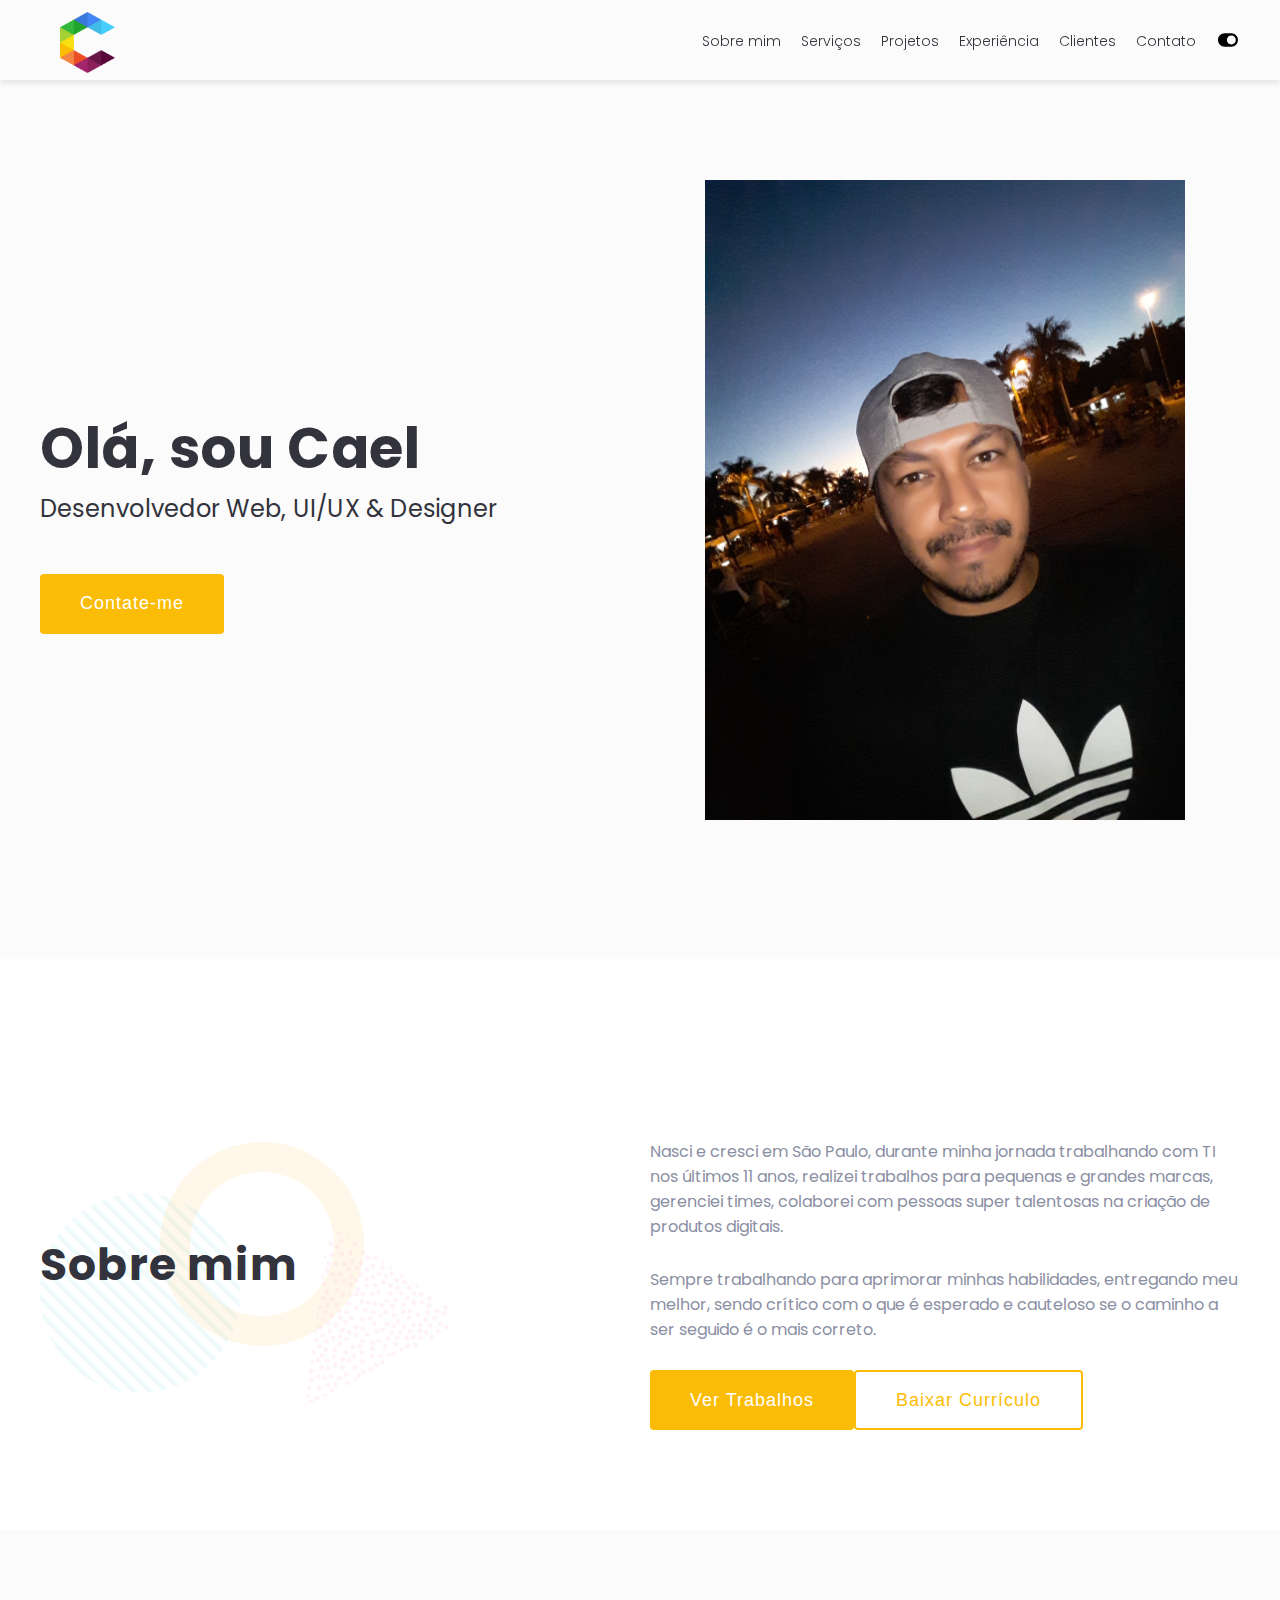
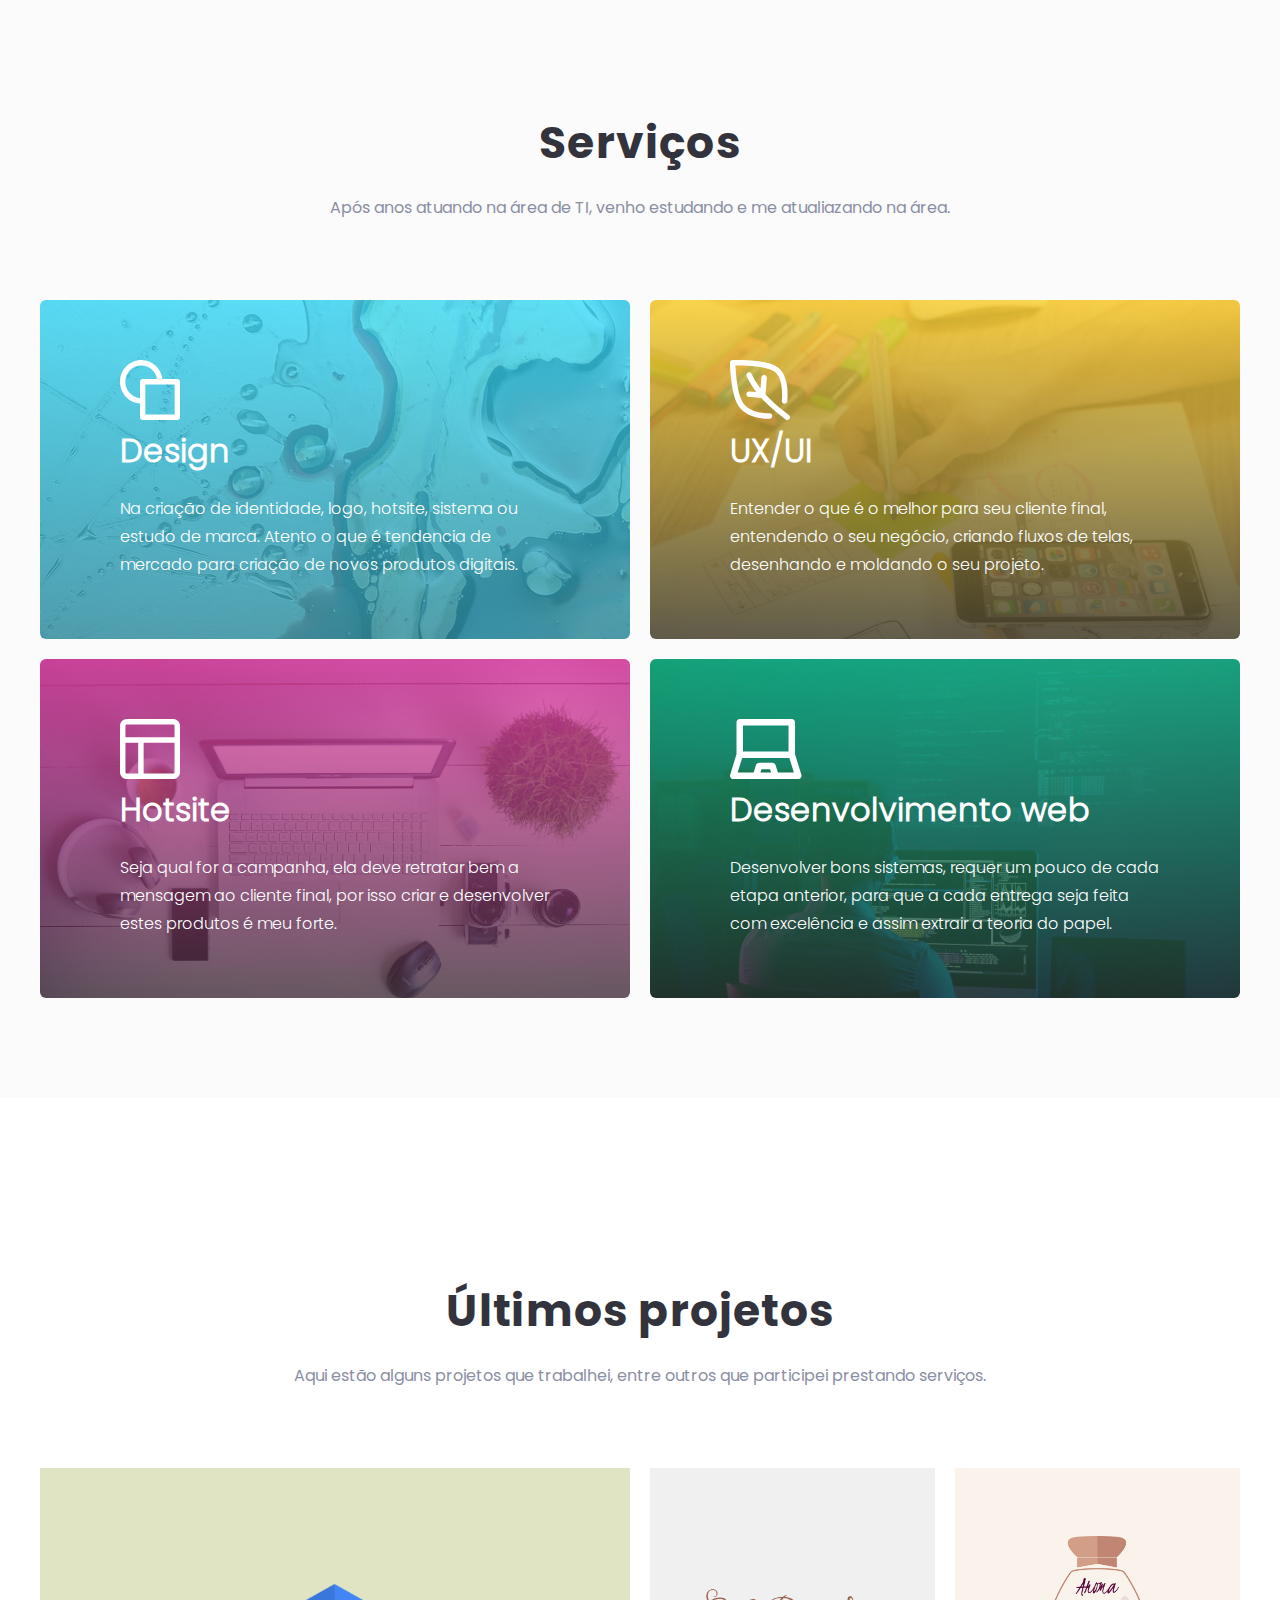
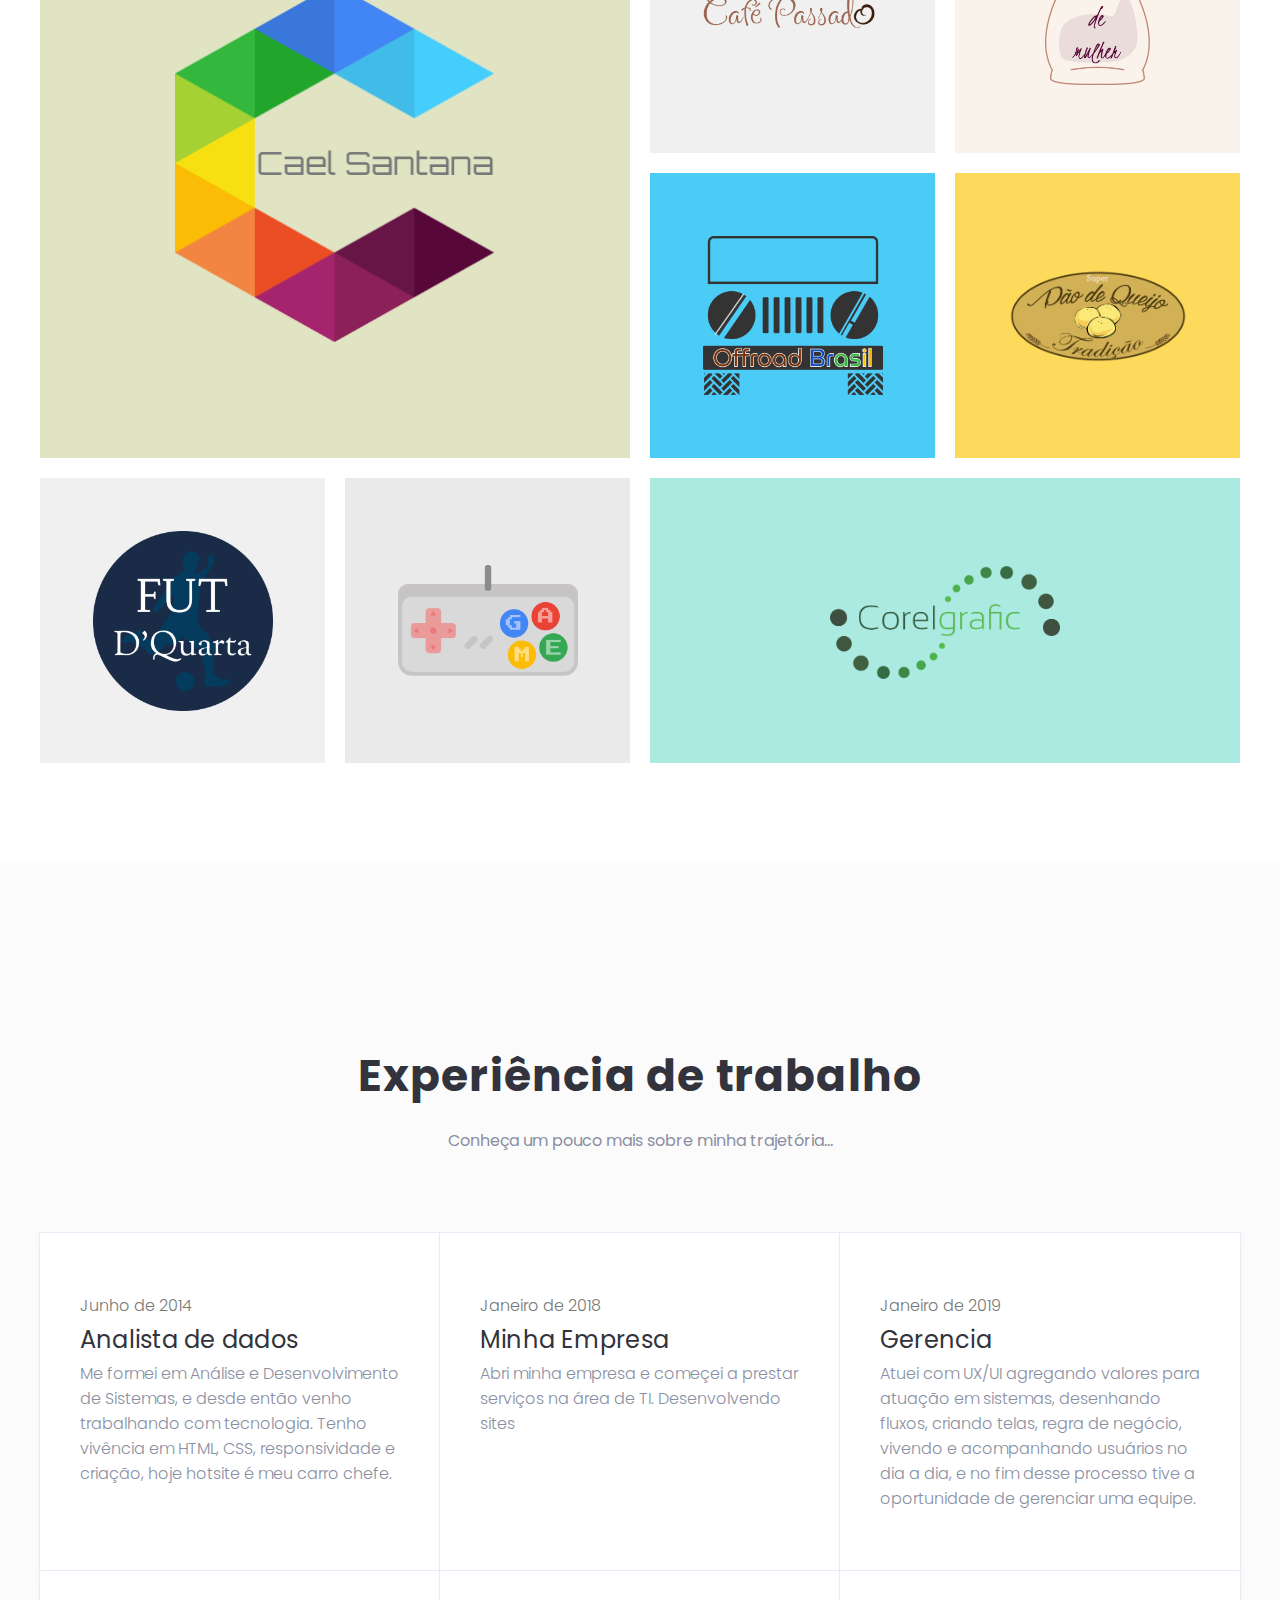
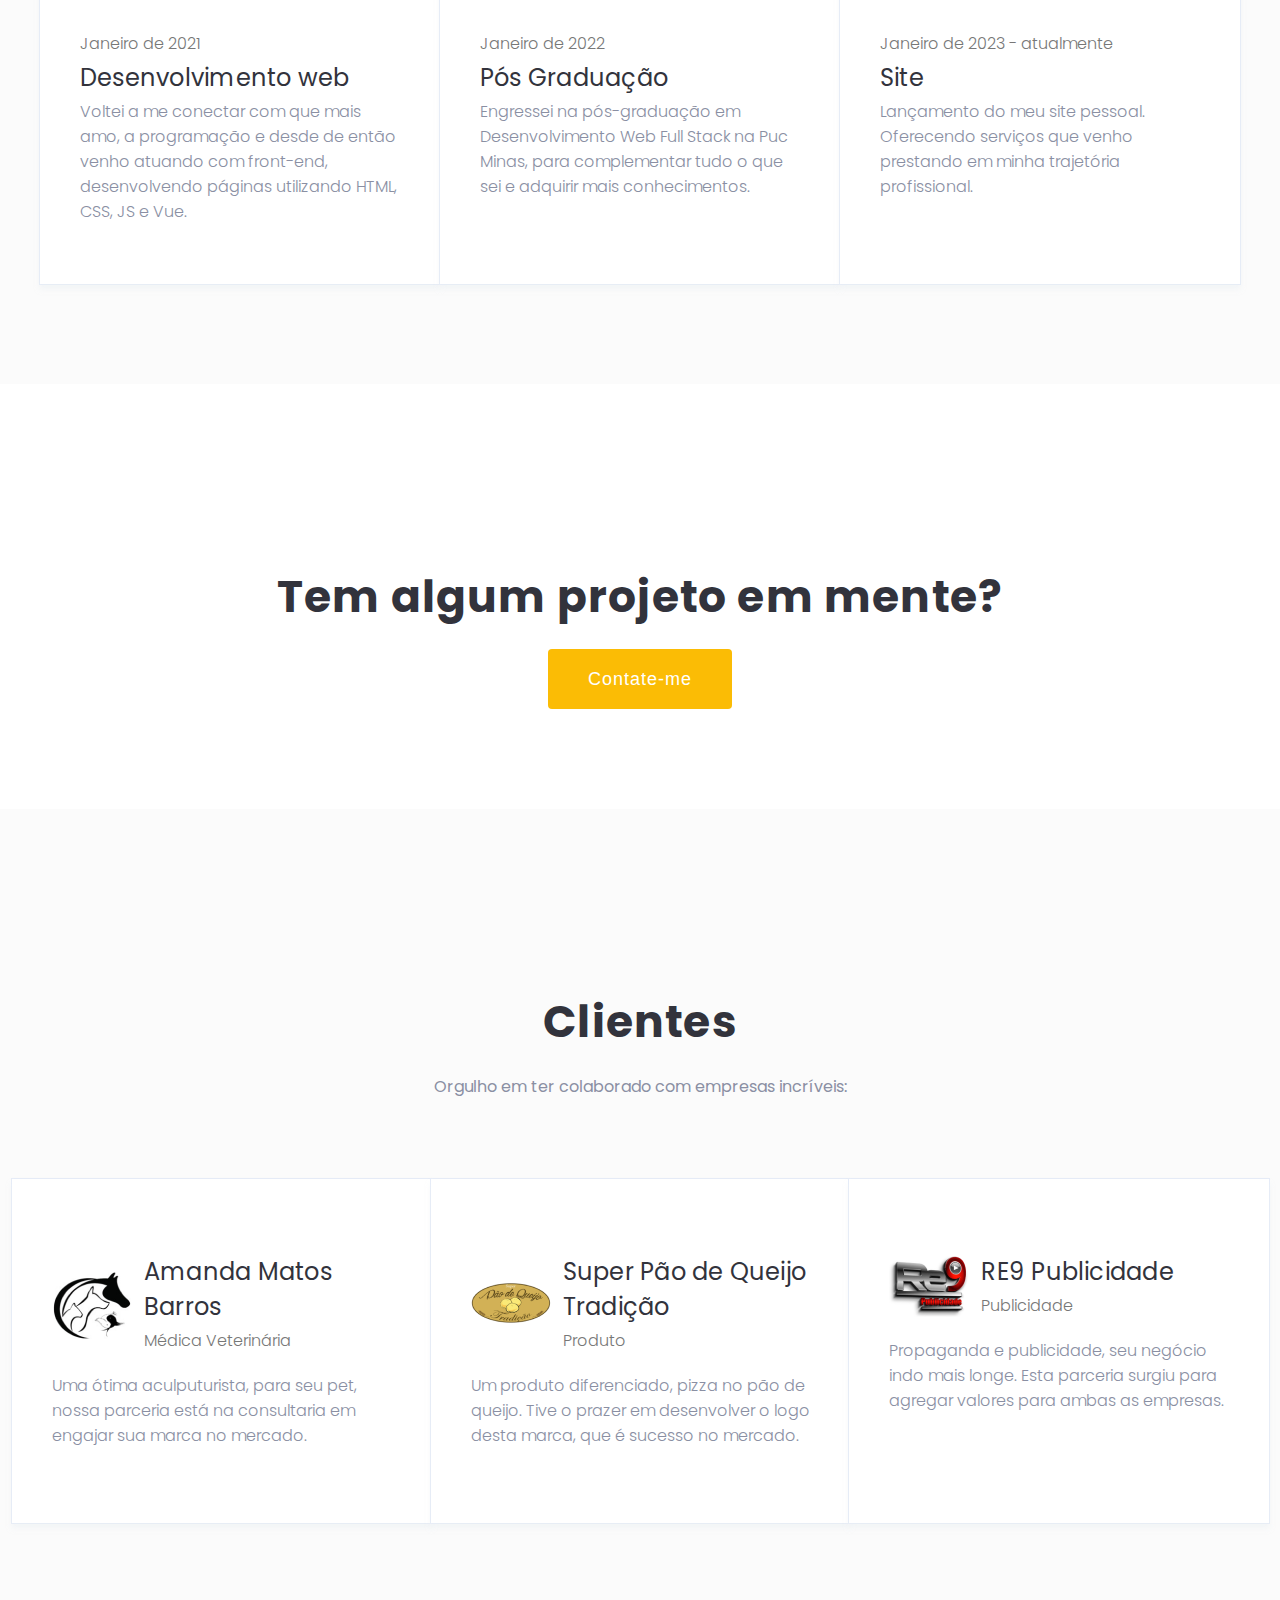
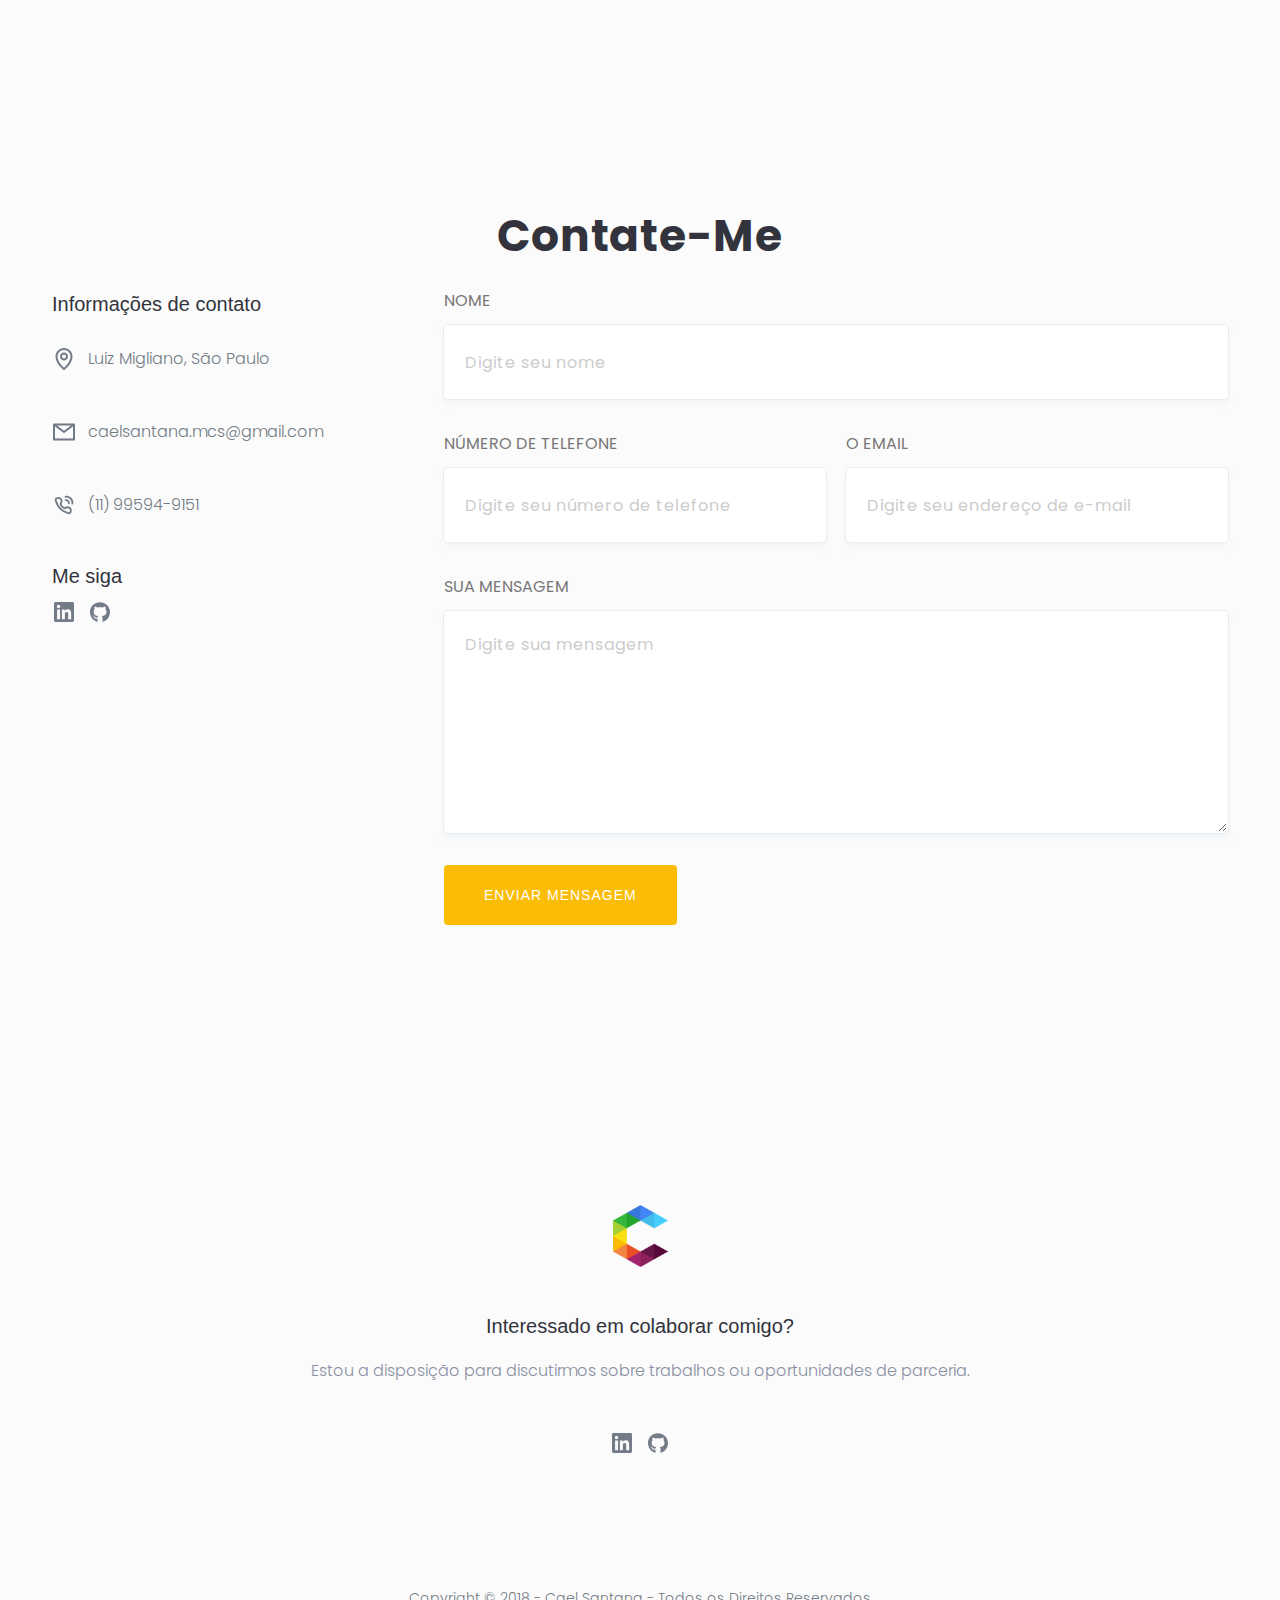
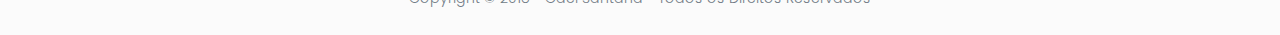
==== commit 9b580b17: "Merge branch 'dev'" ====
--- a/index.html
+++ b/index.html
@@ -72,11 +72,6 @@
         </div>
         <div>
           <div>
-            <p class="description">Nasci e cresci em São Paulo e já fiz de tudo um pouco. Desde o ensino médio gostava muito de desenhar e criar, da então veio minha paixão pelo design, porém mal sabia eu que mais tarde conheceria a tecnologia, então pronto fiquei fascinado. E hoje entendo que as duas coisas andam juntas, completando uma a outra.</p>
-            <p class="description">Nos últimos 11 anos me mantive na área da TI por admirar e acreditar no que a tecnologia pode transformar e proporcionar na vida das pessoas.</p>
-
-            <br><br>
-
             <p class="description">Nasci e cresci em São Paulo, durante minha jornada trabalhando com TI nos últimos 11 anos, realizei trabalhos para pequenas e grandes marcas, gerenciei times, colaborei com pessoas super talentosas na criação de produtos digitais.</p>
             <p class="description">Sempre trabalhando para aprimorar minhas habilidades, entregando meu melhor, sendo crítico com o que é esperado e cauteloso se o caminho a ser seguido é o mais correto.</p>
           </div>
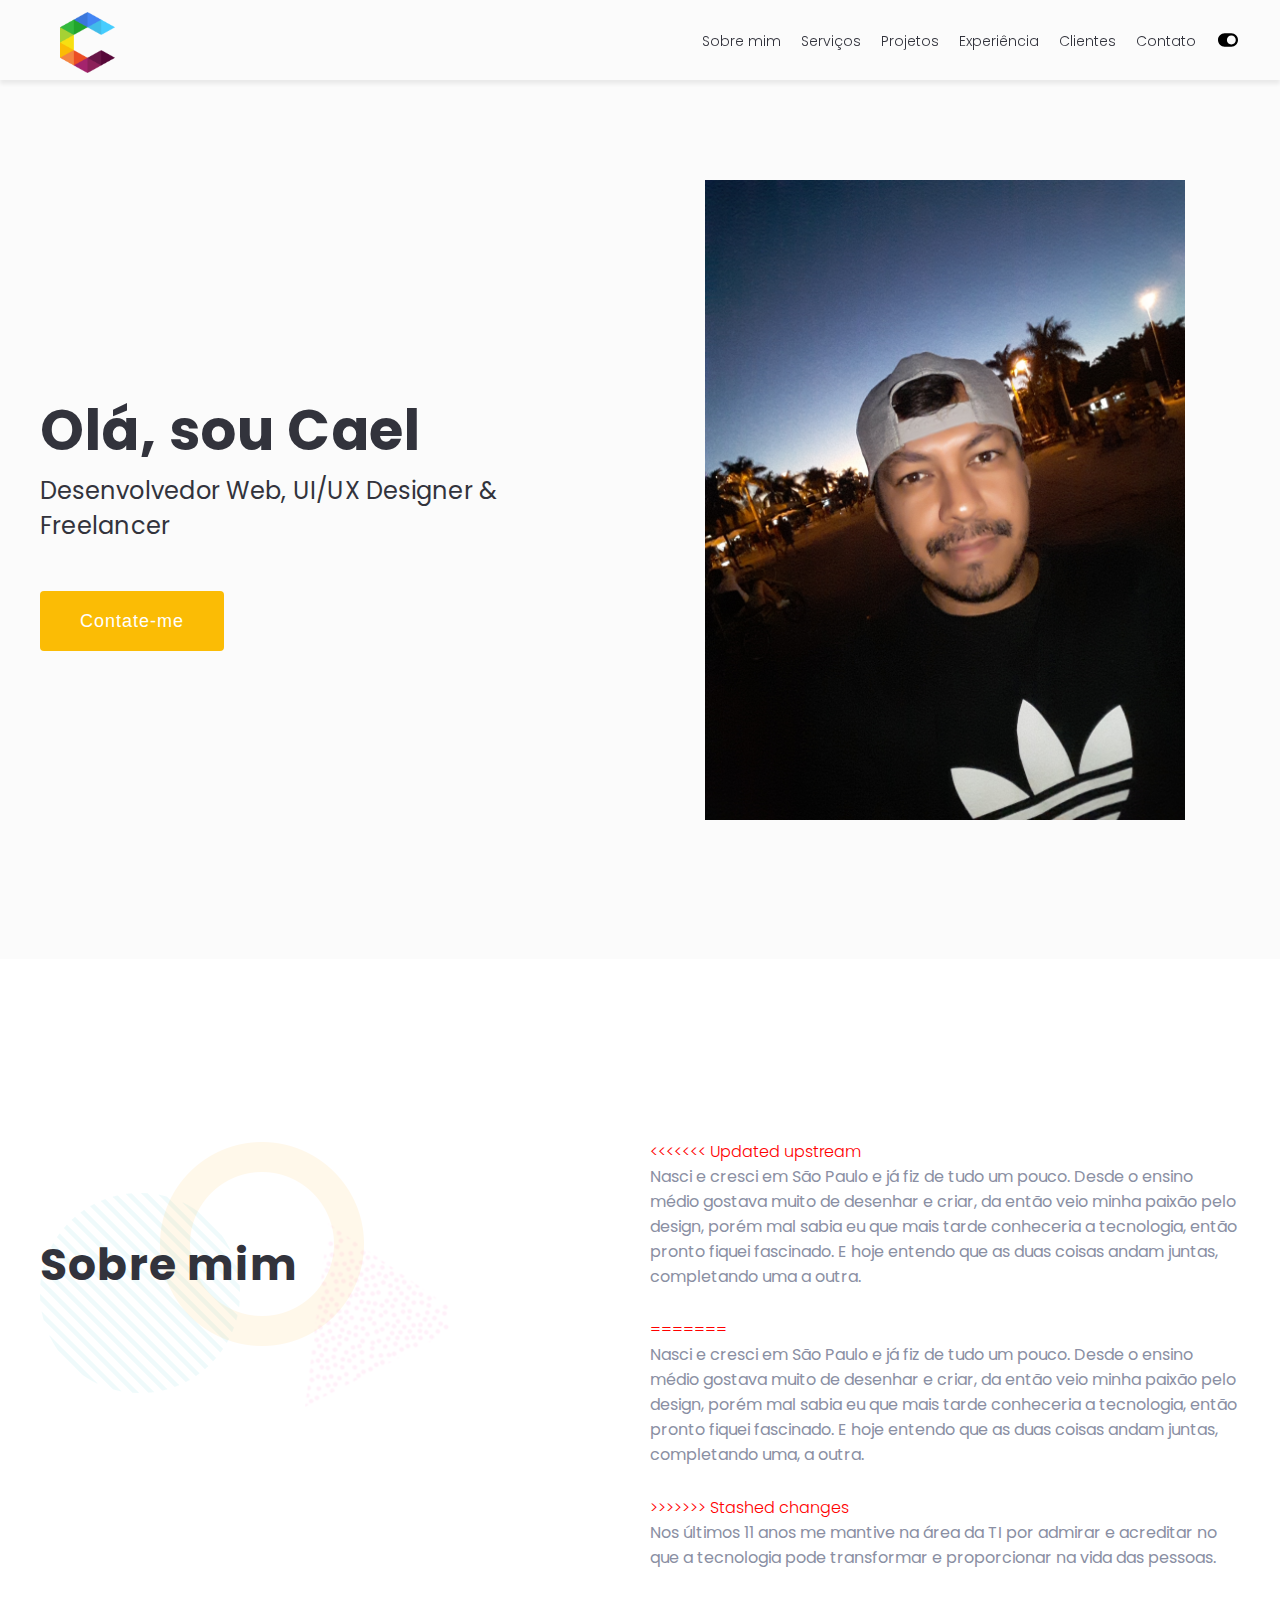
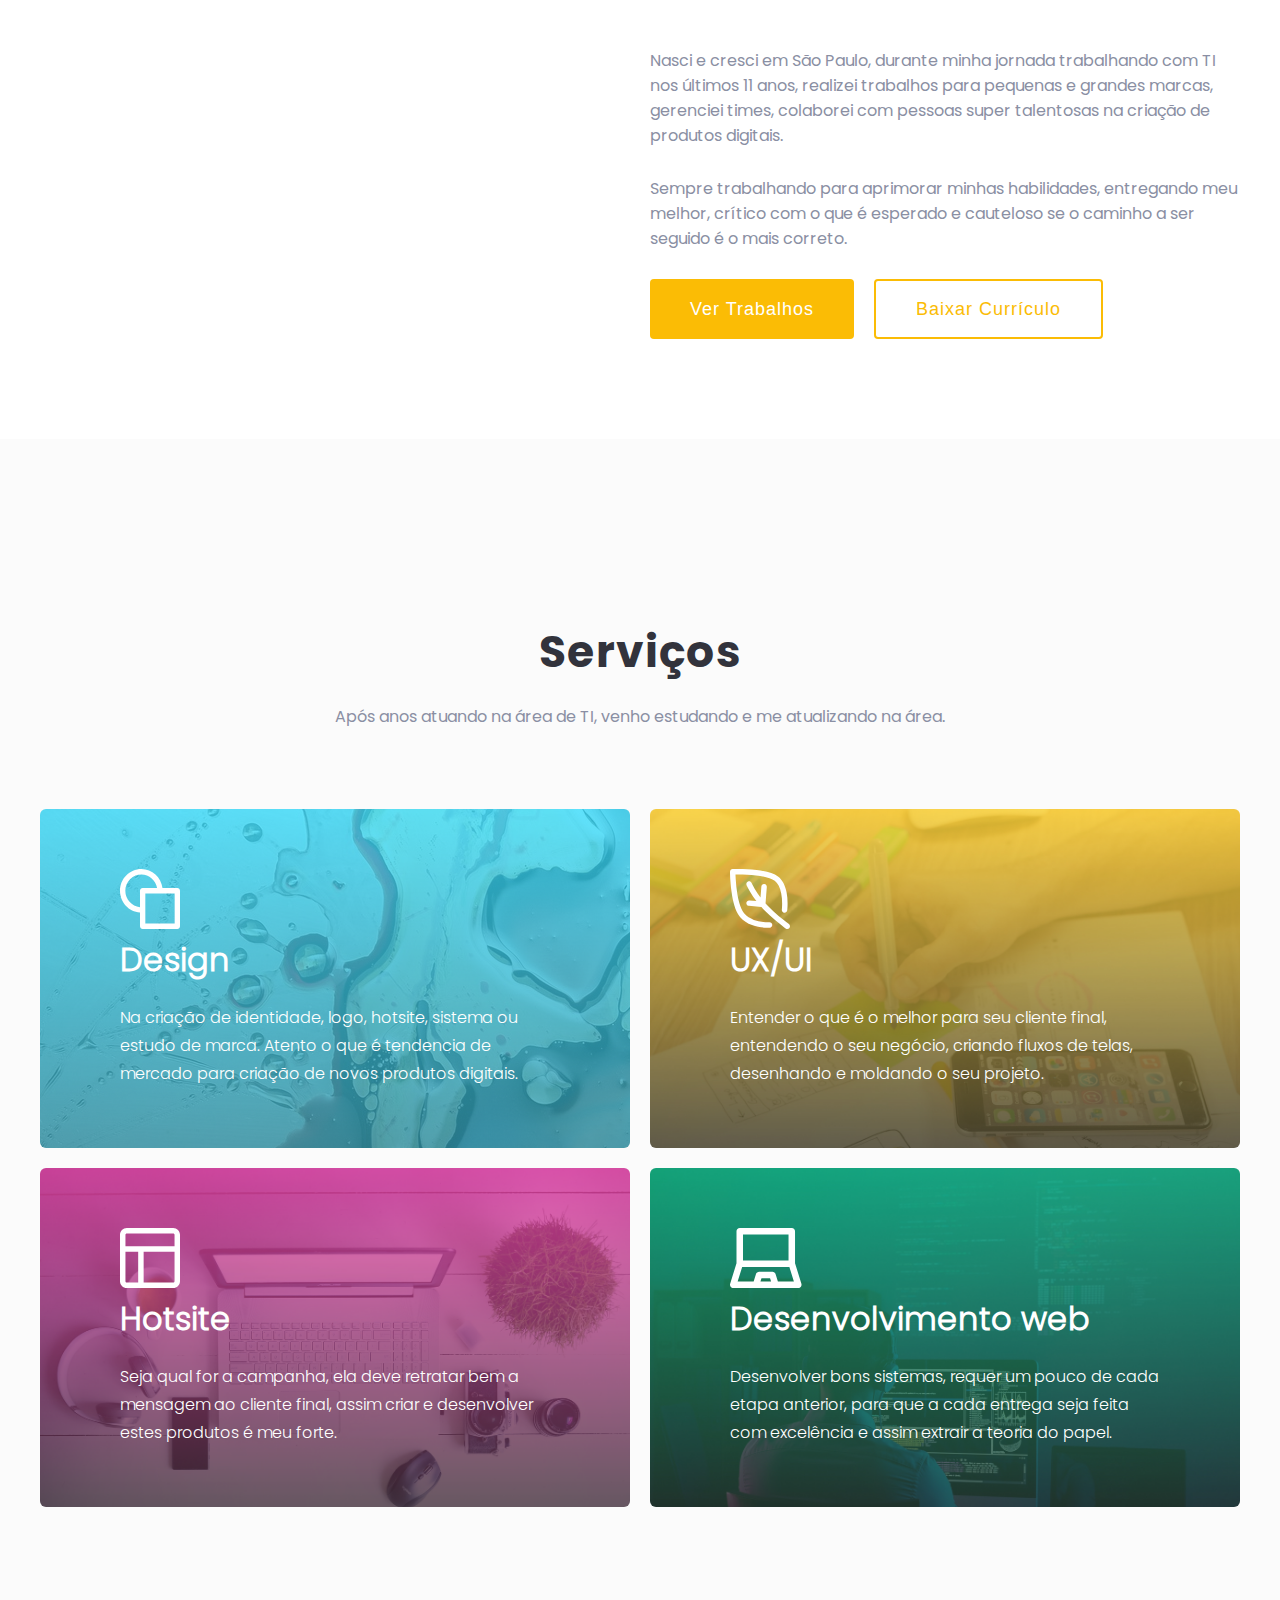
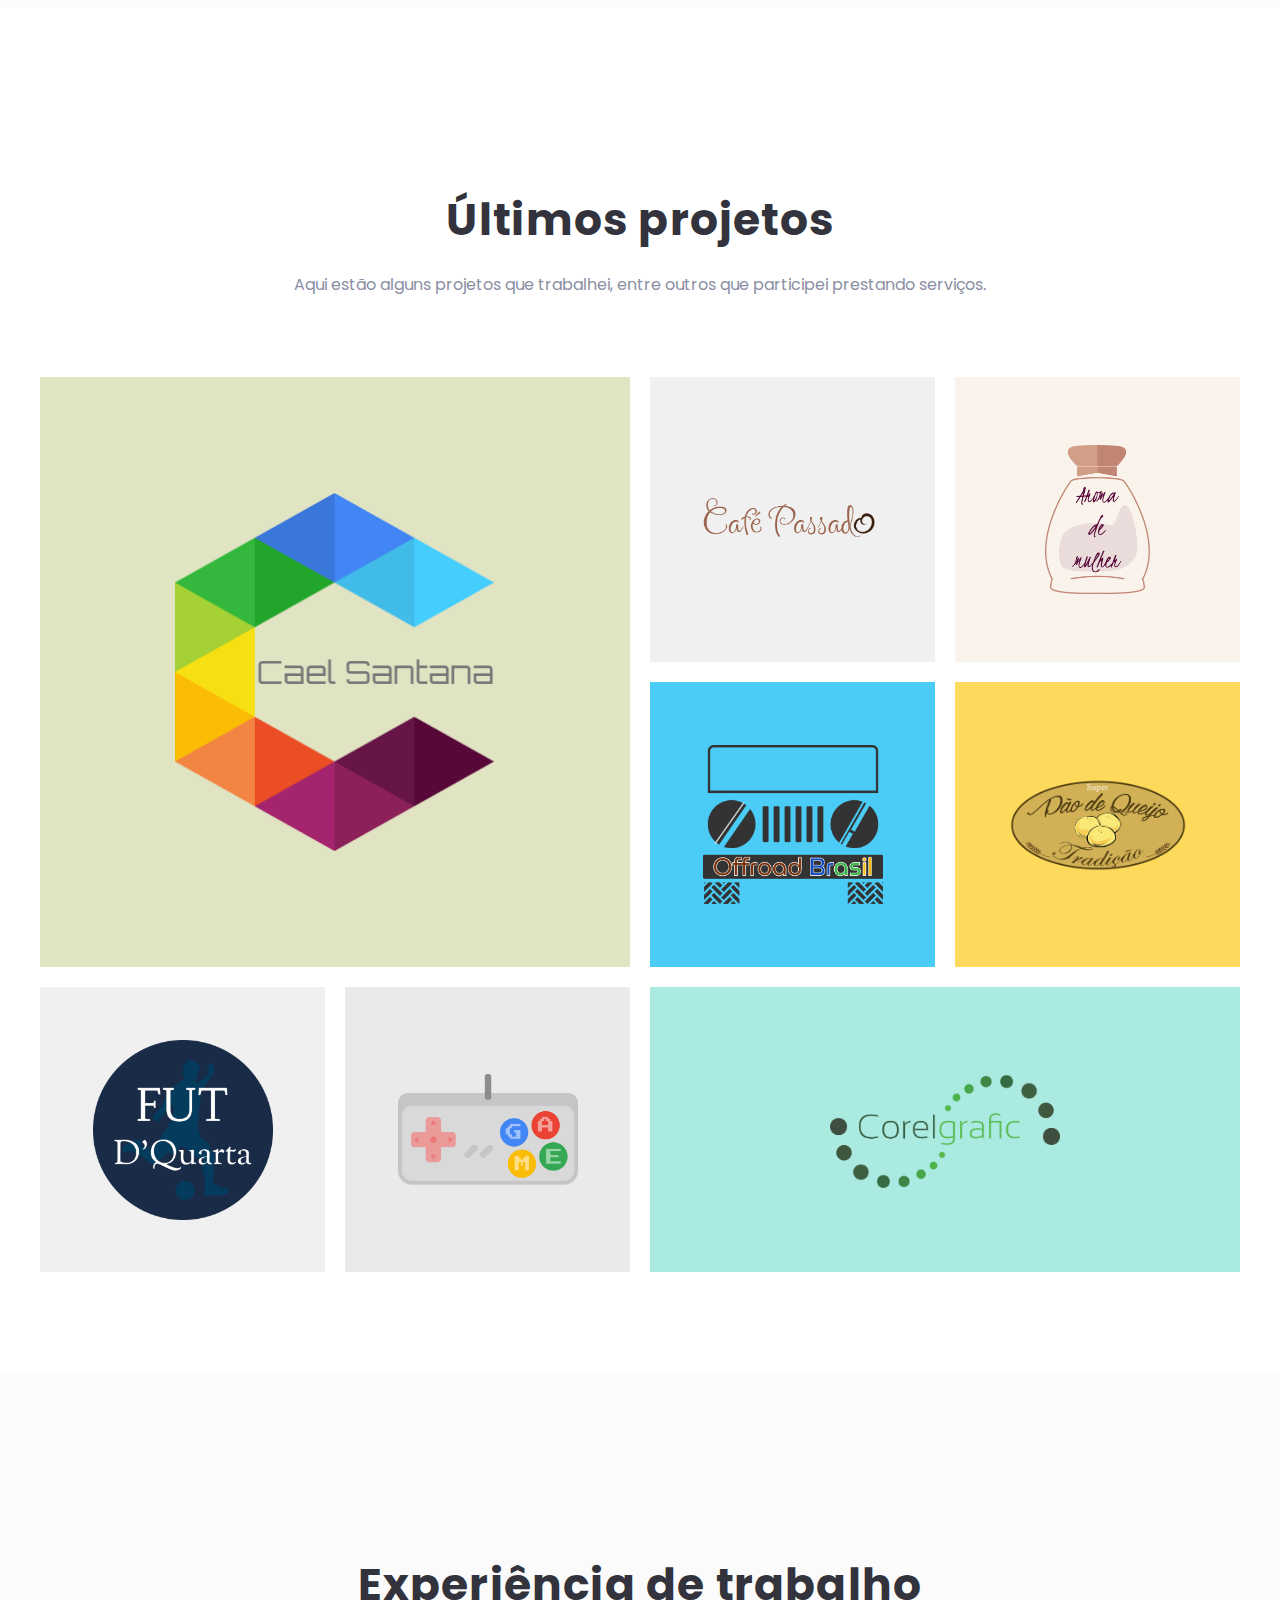
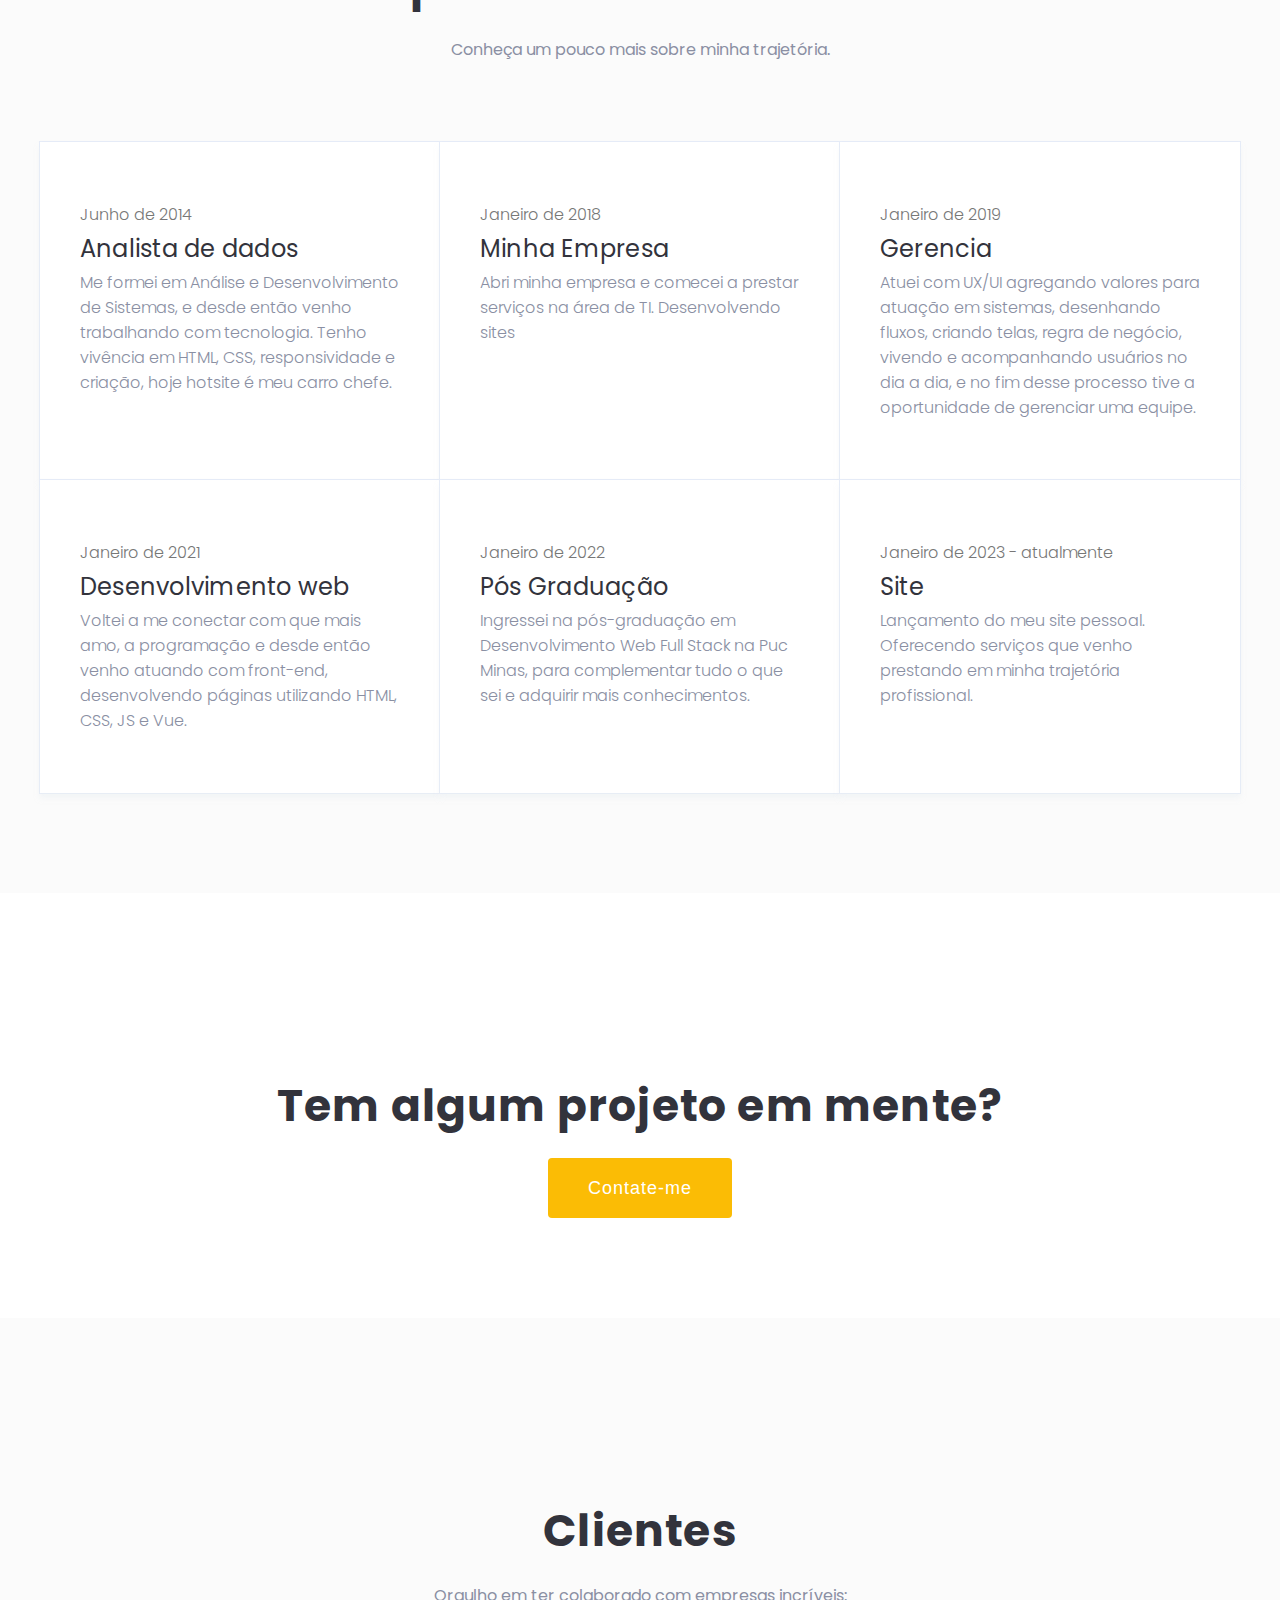
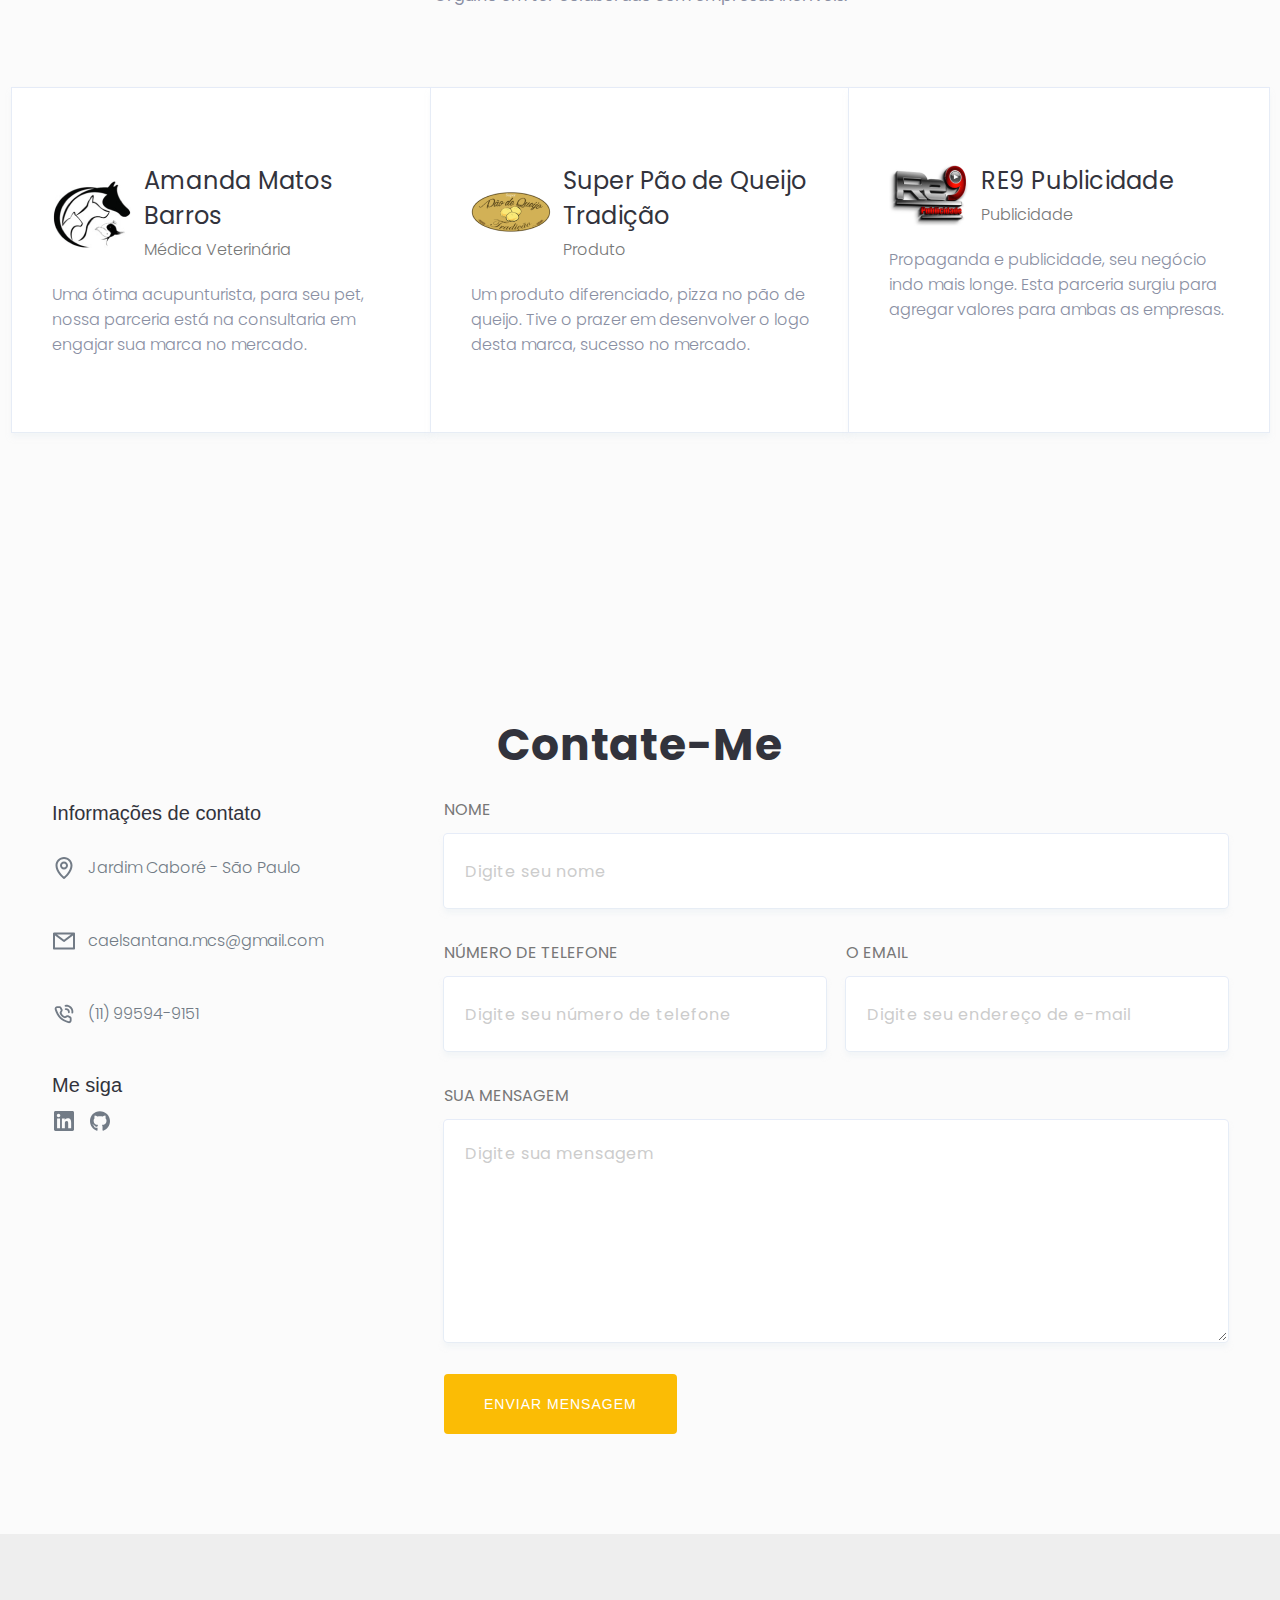
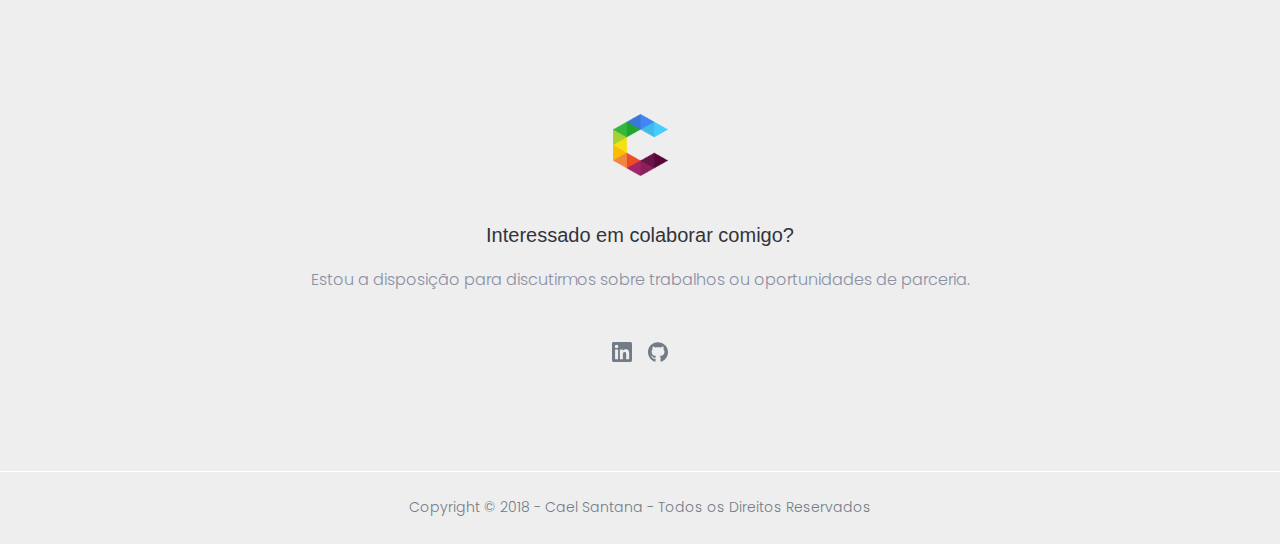
==== commit 0674b7bc: "Novos ajustes e correções" ====
--- a/index.html
+++ b/index.html
@@ -50,7 +50,7 @@
         <div class="center-y">
           <div>
             <h1>Olá, sou Cael</h1>
-            <h2>Desenvolvedor Web, UI/UX & Designer</h2>
+            <h2>Desenvolvedor Web, UI/UX Designer & Freelancer</h2>
             <a href="#contact">
               <button class="button">Contate-me</button>
             </a>
@@ -72,12 +72,21 @@
         </div>
         <div>
           <div>
+<<<<<<< Updated upstream
+            <p class="description">Nasci e cresci em São Paulo e já fiz de tudo um pouco. Desde o ensino médio gostava muito de desenhar e criar, da então veio minha paixão pelo design, porém mal sabia eu que mais tarde conheceria a tecnologia, então pronto fiquei fascinado. E hoje entendo que as duas coisas andam juntas, completando uma a outra.</p>
+=======
+            <p class="description">Nasci e cresci em São Paulo e já fiz de tudo um pouco. Desde o ensino médio gostava muito de desenhar e criar, da então veio minha paixão pelo design, porém mal sabia eu que mais tarde conheceria a tecnologia, então pronto fiquei fascinado. E hoje entendo que as duas coisas andam juntas, completando uma, a outra.</p>
+>>>>>>> Stashed changes
+            <p class="description">Nos últimos 11 anos me mantive na área da TI por admirar e acreditar no que a tecnologia pode transformar e proporcionar na vida das pessoas.</p>
+
+            <br><br>
+
             <p class="description">Nasci e cresci em São Paulo, durante minha jornada trabalhando com TI nos últimos 11 anos, realizei trabalhos para pequenas e grandes marcas, gerenciei times, colaborei com pessoas super talentosas na criação de produtos digitais.</p>
-            <p class="description">Sempre trabalhando para aprimorar minhas habilidades, entregando meu melhor, sendo crítico com o que é esperado e cauteloso se o caminho a ser seguido é o mais correto.</p>
+            <p class="description">Sempre trabalhando para aprimorar minhas habilidades, entregando meu melhor, crítico com o que é esperado e cauteloso se o caminho a ser seguido é o mais correto.</p>
           </div>
           <div class="aboutme-buttons center-y">
             <a href="#projects">
-              <button class="button b-100">Ver Trabalhos</button>
+              <button class="button b-100 lg-mr-20">Ver Trabalhos</button>
             </a>
             <a href="#">
               <button class="button b-100 button-secundary">Baixar Currículo</button>
@@ -92,7 +101,7 @@
   <section class="bg-dark-medium" id="service">
     <div class="container mx-auto">
       <p class="title">Serviços</p>
-      <p class="sub-title">Após anos atuando na área de TI, venho estudando e me atualiazando na área.</p>
+      <p class="sub-title">Após anos atuando na área de TI, venho estudando e me atualizando na área.</p>
 
       <div class="service-card-group">
         <div class="service-card service-card-design">
@@ -108,7 +117,7 @@
         <div class="service-card service-card-hotsite">
           <img src="./img/services/landing-page.svg" alt="">          
           <p class="service-title">Hotsite</p>
-          <p class="service-description">Seja qual for a campanha, ela deve retratar bem a mensagem ao cliente final, por isso criar e desenvolver estes produtos é meu forte.</p>
+          <p class="service-description">Seja qual for a campanha, ela deve retratar bem a mensagem ao cliente final, assim criar e desenvolver estes produtos é meu forte.</p>
         </div>
         <div class="service-card service-card-web-development">
           <img src="./img/services/web-development.svg" alt="">
@@ -163,7 +172,7 @@
   <section class="bg-dark-medium" id="experience">
     <div class="container mx-auto">
       <p class="title">Experiência de trabalho</p>
-      <p class="sub-title">Conheça um pouco mais sobre minha trajetória...</p>
+      <p class="sub-title">Conheça um pouco mais sobre minha trajetória.</p>
 
       <div class="experience-card-group">
         
@@ -177,7 +186,7 @@
         <div class="experience-card border-r-none border-b-none">
           <p class="experience-date">Janeiro de 2018</p>
           <h2 class="experience-title">Minha Empresa</h2>
-          <p class="text-grey-extra-light">Abri minha empresa e começei a prestar serviços na área de TI. Desenvolvendo sites</p>
+          <p class="text-grey-extra-light">Abri minha empresa e comecei a prestar serviços na área de TI. Desenvolvendo sites</p>
         </div>
         
         <div class="experience-card border-b-none">
@@ -191,14 +200,14 @@
         <div class="experience-card border-r-none">
           <p class="experience-date">Janeiro de 2021</p>
           <h2 class="experience-title">Desenvolvimento web</h2>
-          <p class="text-grey-extra-light">Voltei a me conectar com que mais amo, a programação e desde de então venho atuando com front-end,
+          <p class="text-grey-extra-light">Voltei a me conectar com que mais amo, a programação e desde então venho atuando com front-end,
             desenvolvendo páginas utilizando HTML, CSS, JS e Vue.</p>
         </div>
        
         <div class="experience-card border-r-none">
           <p class="experience-date">Janeiro de 2022</p>
           <h2 class="experience-title">Pós Graduação</h2>
-          <p class="text-grey-extra-light"> Engressei na pós-graduação em Desenvolvimento Web Full Stack na Puc Minas, para complementar tudo o que sei
+          <p class="text-grey-extra-light">Ingressei na pós-graduação em Desenvolvimento Web Full Stack na Puc Minas, para complementar tudo o que sei
             e adquirir mais conhecimentos.</p>
         </div>
         
@@ -239,19 +248,8 @@
               <p class="text-grey-light">Médica Veterinária</p>
             </div>
           </div>
-          <p class="text-grey-extra-light">Uma ótima aculputurista, para seu pet, nossa parceria está na consultaria em engajar sua marca no mercado.</p>
-        </div>
-        
-        <!-- <div class="client-card">
-          <div class="center-y mb-20">
-            <img src="./img/client/logo-mcs-business-solutions.png" class="w-80 mr-12" alt="">
-            <div>
-              <h2 class="text-white mb-4">MCS Business Solutions</h2>
-              <p class="text-grey-light">Tecnologia</p>
-            </div>
-          </div>
-          <p class="text-grey-extra-light">Se você precisa de app, site ou sistemas, pode contar com está empresa, a anos venho prestando serviços de desenvolvimento.</p>
-        </div> -->
+          <p class="text-grey-extra-light">Uma ótima acupunturista, para seu pet, nossa parceria está na consultaria em engajar sua marca no mercado.</p>
+        </div>
 
         <div class="client-card">
           <a href="https://www.instagram.com/pizzanopaodequeijo/" target="_blank">
@@ -262,7 +260,7 @@
                 <p class="text-grey-light">Produto</p>
               </div>
             </div>
-            <p class="text-grey-extra-light">Um produto diferenciado, pizza no pão de queijo. Tive o prazer em desenvolver o logo desta marca, que é sucesso no mercado.</p>
+            <p class="text-grey-extra-light">Um produto diferenciado, pizza no pão de queijo. Tive o prazer em desenvolver o logo desta marca, sucesso no mercado.</p>
           </a>
         </div>
         
@@ -293,7 +291,7 @@
           
           <div class="center-y mb-48">
             <img src="./img/icons/local.svg" class="mr-12" alt="">
-            <p class="info-text">Luiz Migliano, São Paulo</p>
+            <p class="info-text">Jardim Caboré - São Paulo</p>
           </div>
           
           <div class="center-y mb-48">
@@ -354,7 +352,7 @@
     </div>
   </section>
 
-  <section class="bg-dark-medium">
+  <section class="bg-footer">
     <div class="container mx-auto">
       <div class="center mb-48">
         <img src="img/logotipo-cael-santana.png" class="w-55" alt="">
@@ -374,6 +372,6 @@
     </div>
   </section>
   
-  <footer class="footer-templete bg-dark-medium">
+  <footer class="footer-templete bg-footer">
     <p class="text-grey-150">Copyright © 2018 - Cael Santana - Todos os Direitos Reservados</p>
   </footer>--- a/css/style.css
+++ b/css/style.css
@@ -59,6 +59,8 @@
 
   --input: 0 5px 5px 0 rgb(233 240 243 / 50%), 0 0 0 1px #e6ecf8;
   --placeholder: #ccc;
+
+  --footer: #eee;
   }
 
 html {
@@ -105,8 +107,10 @@
 
   --label-icon: url("../img/icons/toggle-off.svg");
 
-  --input: none;
+  --input: 0 0px 0px 0 rgb(233 240 243 / 50%), 0 0 0 1px #777;;
   --placeholder: #777;
+
+  --footer: #2b2c2c;
 }
 
 .mudar-tema {
@@ -231,6 +235,10 @@
 
 .bg-yellow-50 {
   background-color: var(--yellow-50) !important;
+}
+
+.bg-footer {
+  background-color: var(--footer);
 }
 
 .center {
@@ -516,6 +524,7 @@
   margin-right: -1px;
   box-shadow: var(--input);
   transition: 3s;
+  border: 1px solid var(--input);
 }
 
 /* CONTACT */
@@ -619,7 +628,7 @@
   display: flex;
   justify-content: center;
   align-items: center;
-  border-top: 1px solid rgba(255, 255, 255, 0.05);
+  border-top: 1px solid var(--dark-50);
   font-size: 14px;
   transition-duration: 2s;
 }
@@ -677,6 +686,10 @@
   .service-title {
     font-size: 32px;
   }
+
+  .lg-mr-20 {
+    margin-right: 20px;
+  }
 }
 
 @media only screen and (min-width: 768px) {
@@ -769,4 +782,4 @@
 
 @media only screen and (min-width: 1920px) {
 
-}+}
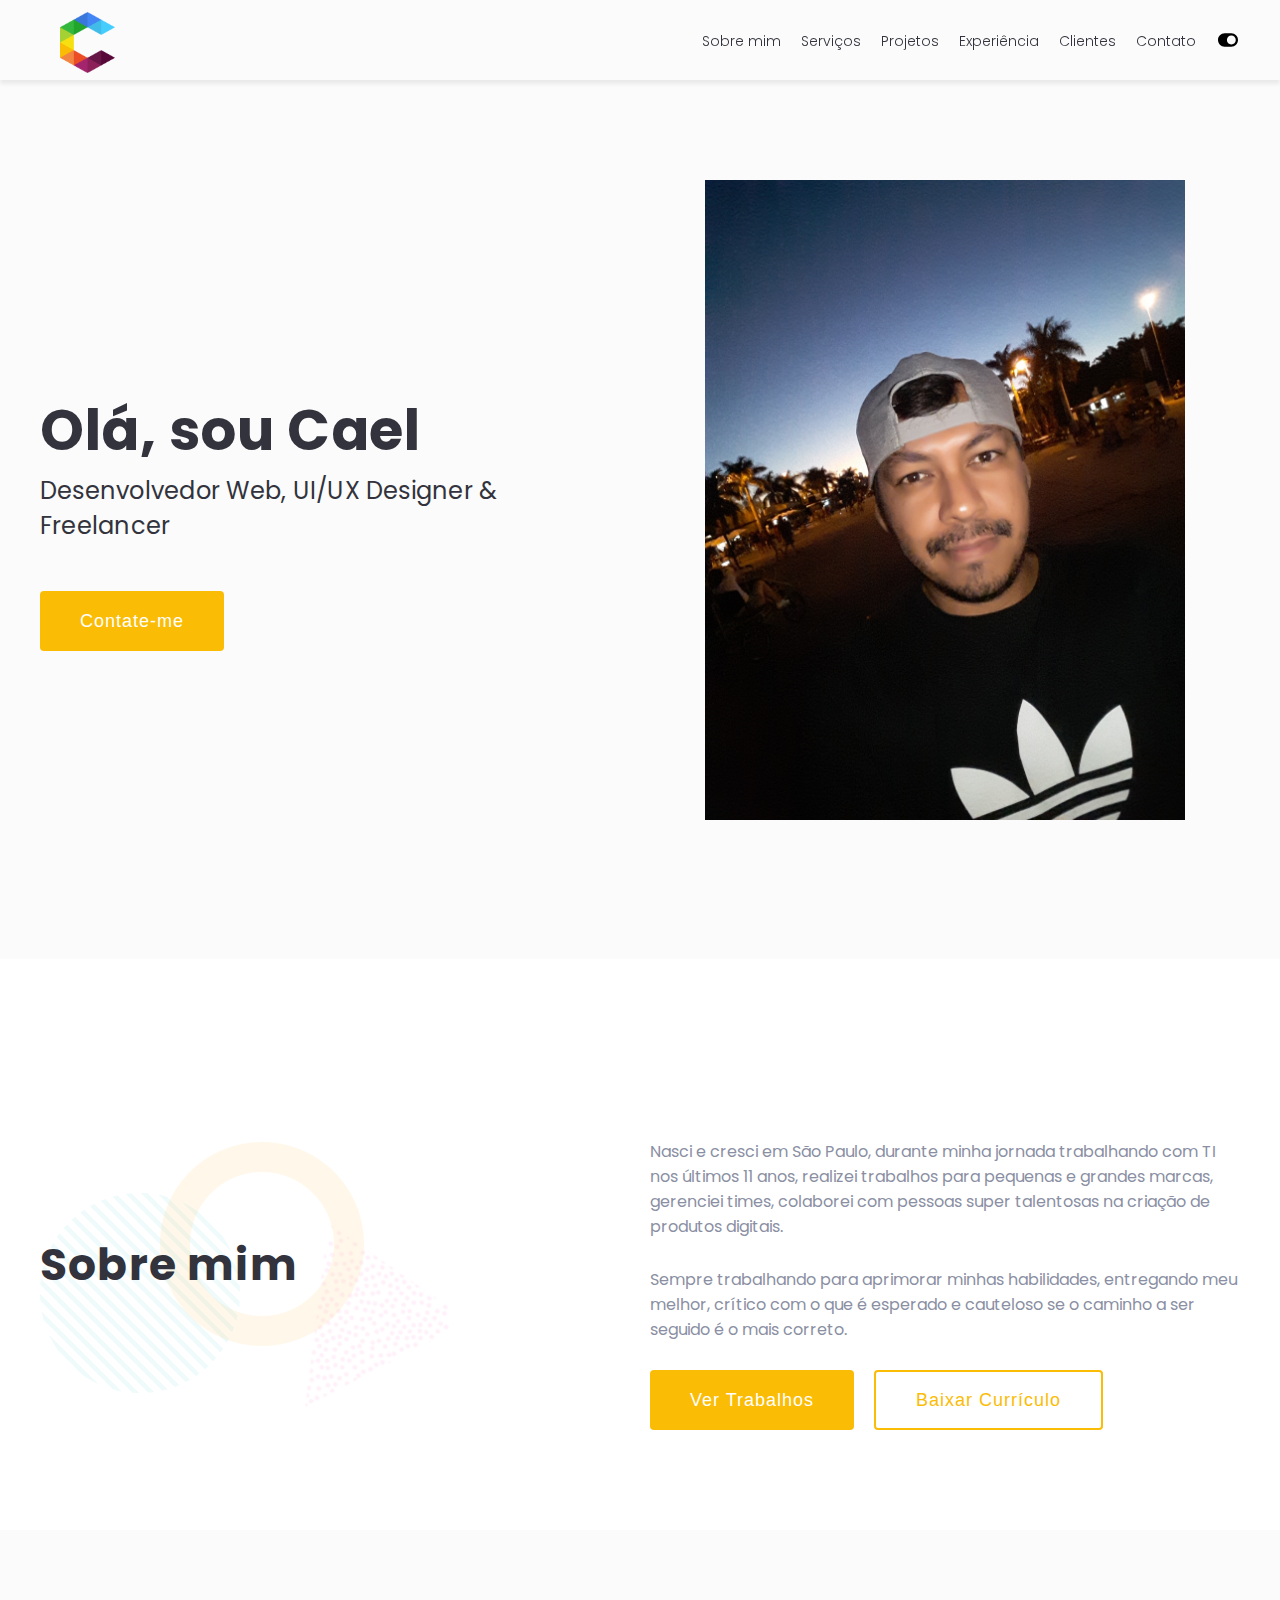
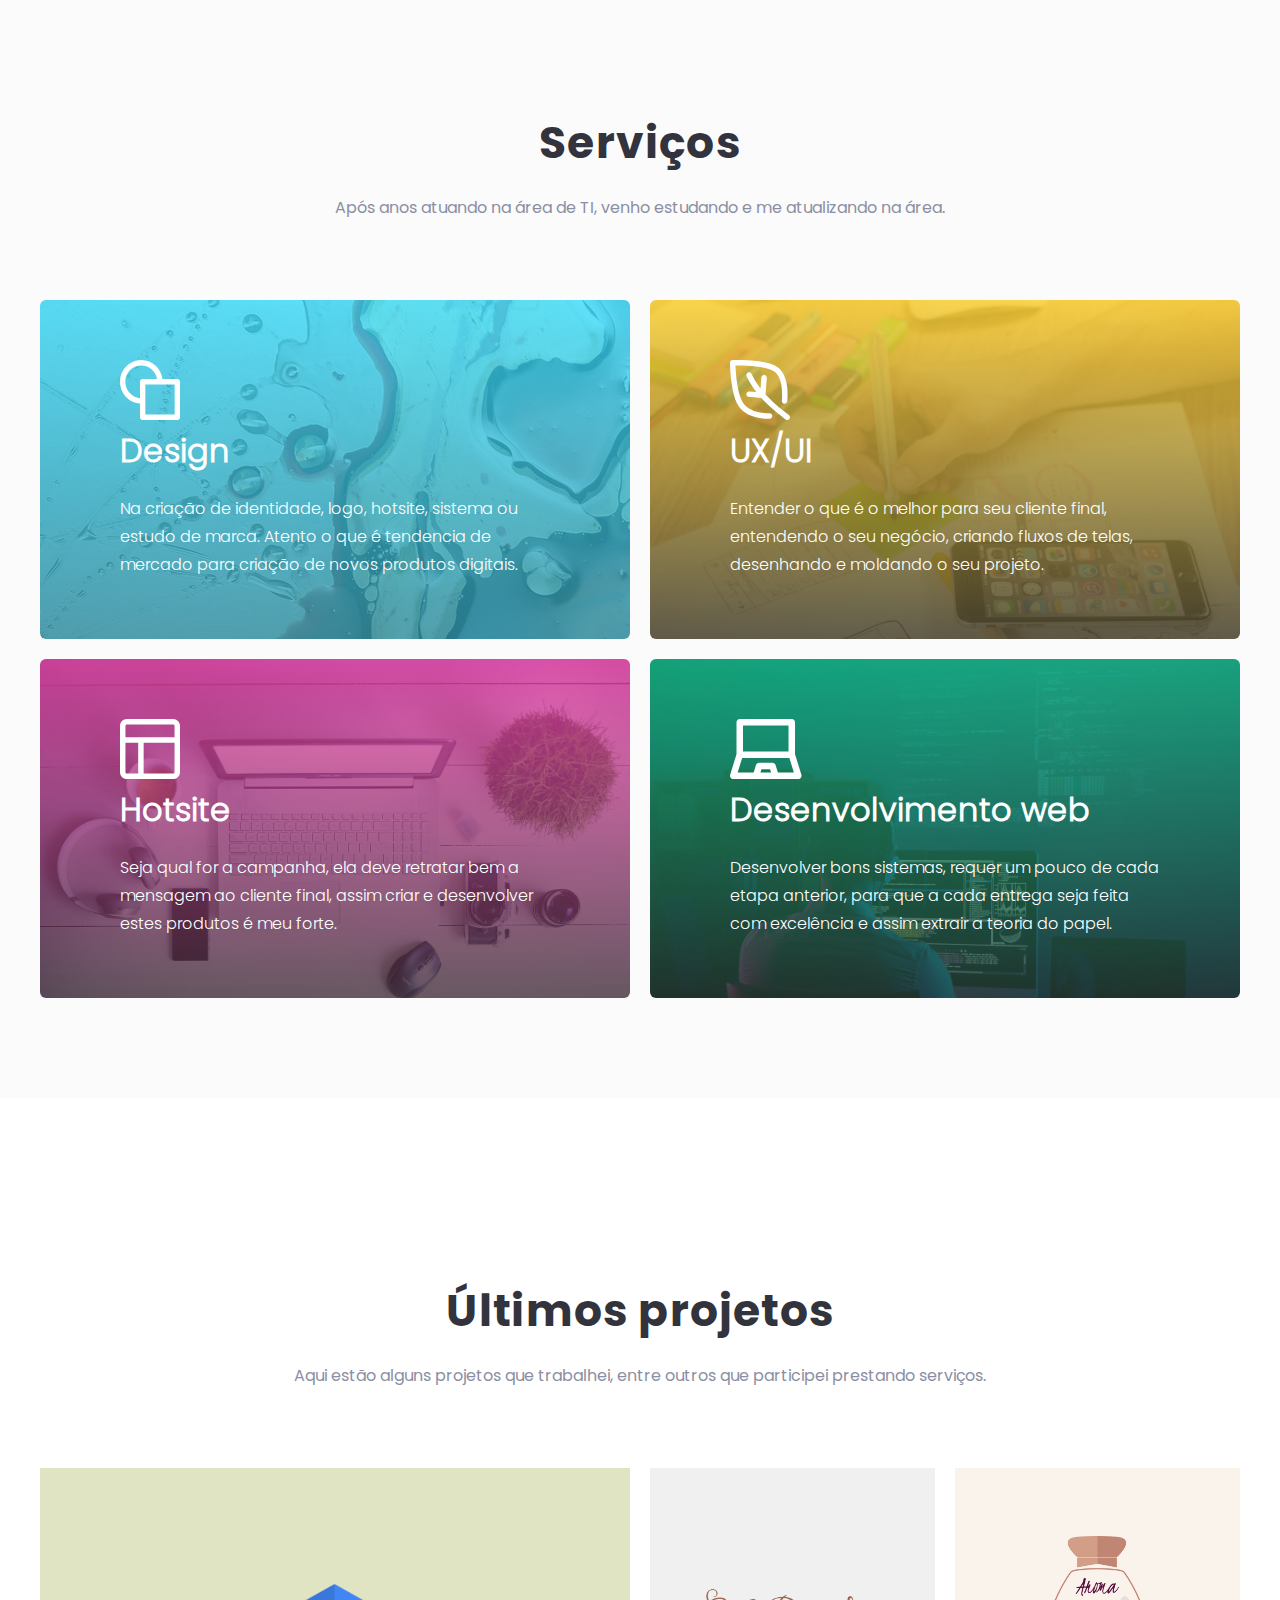
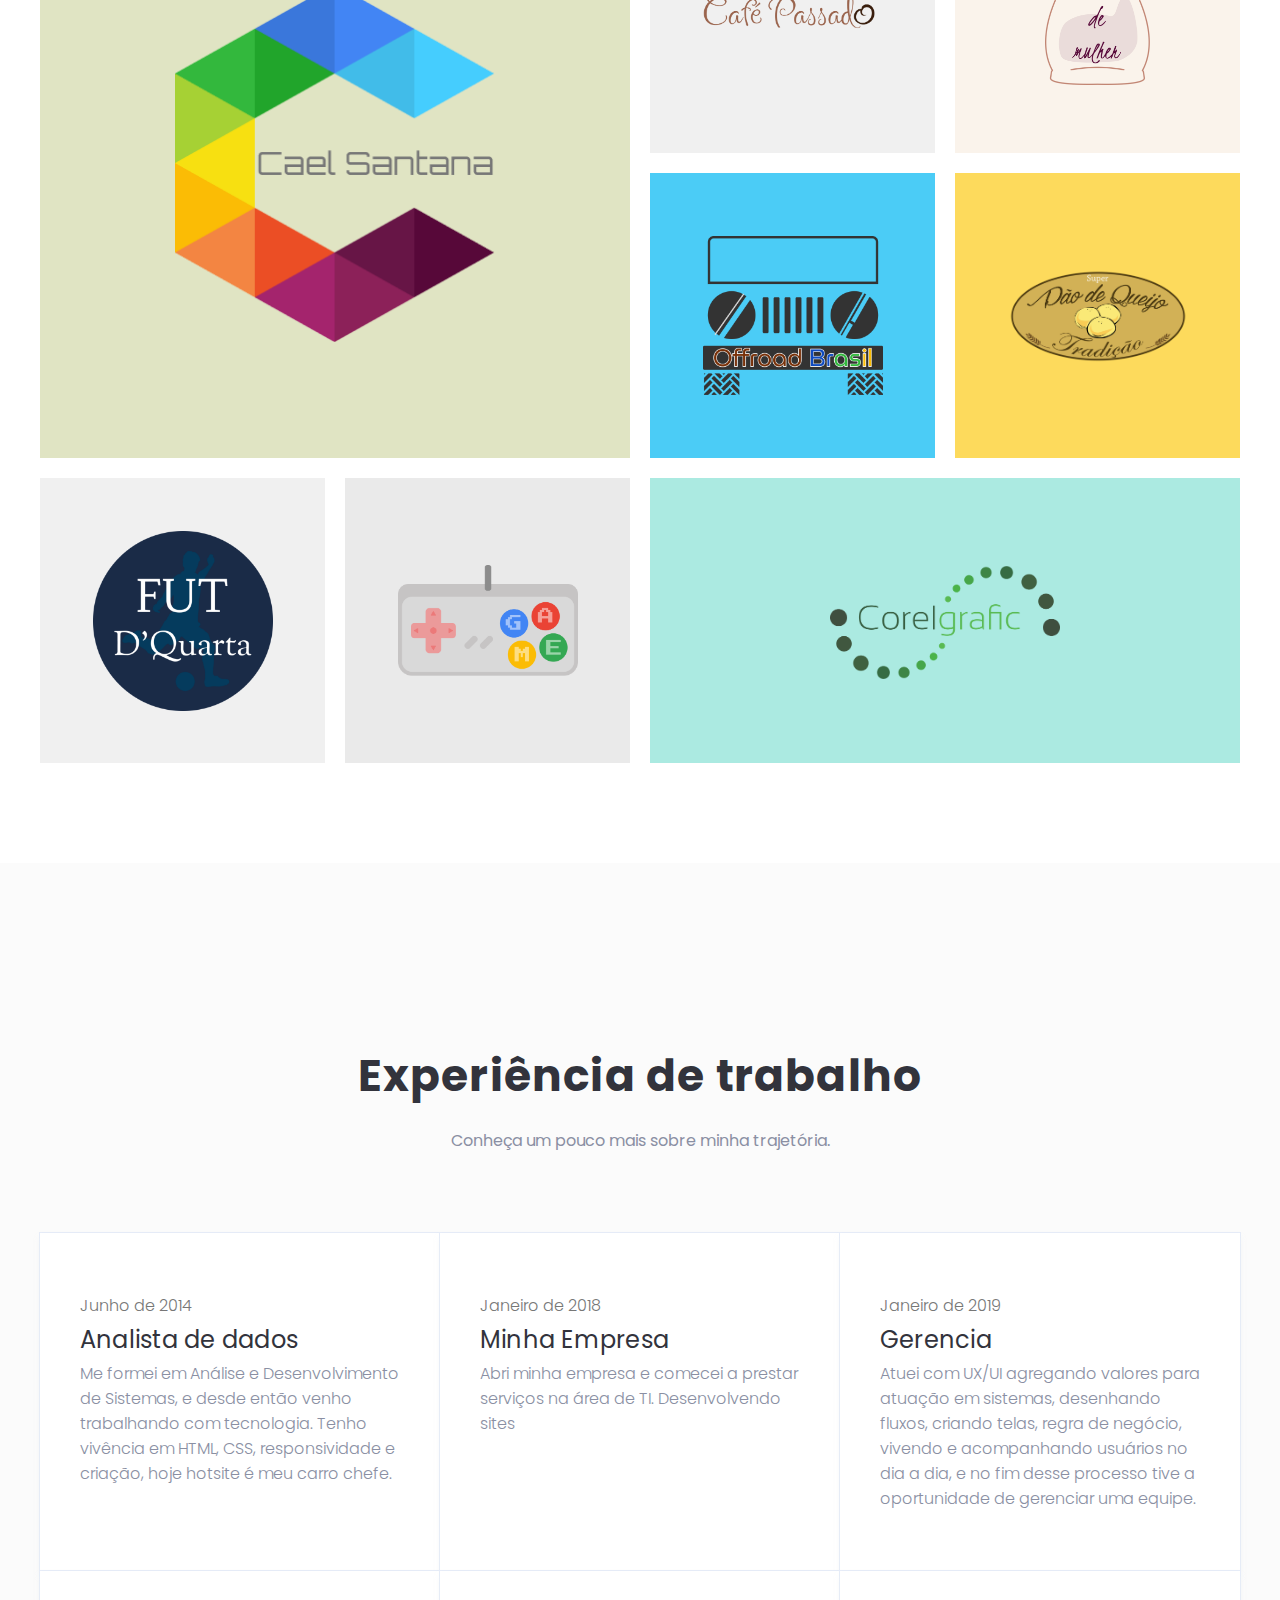
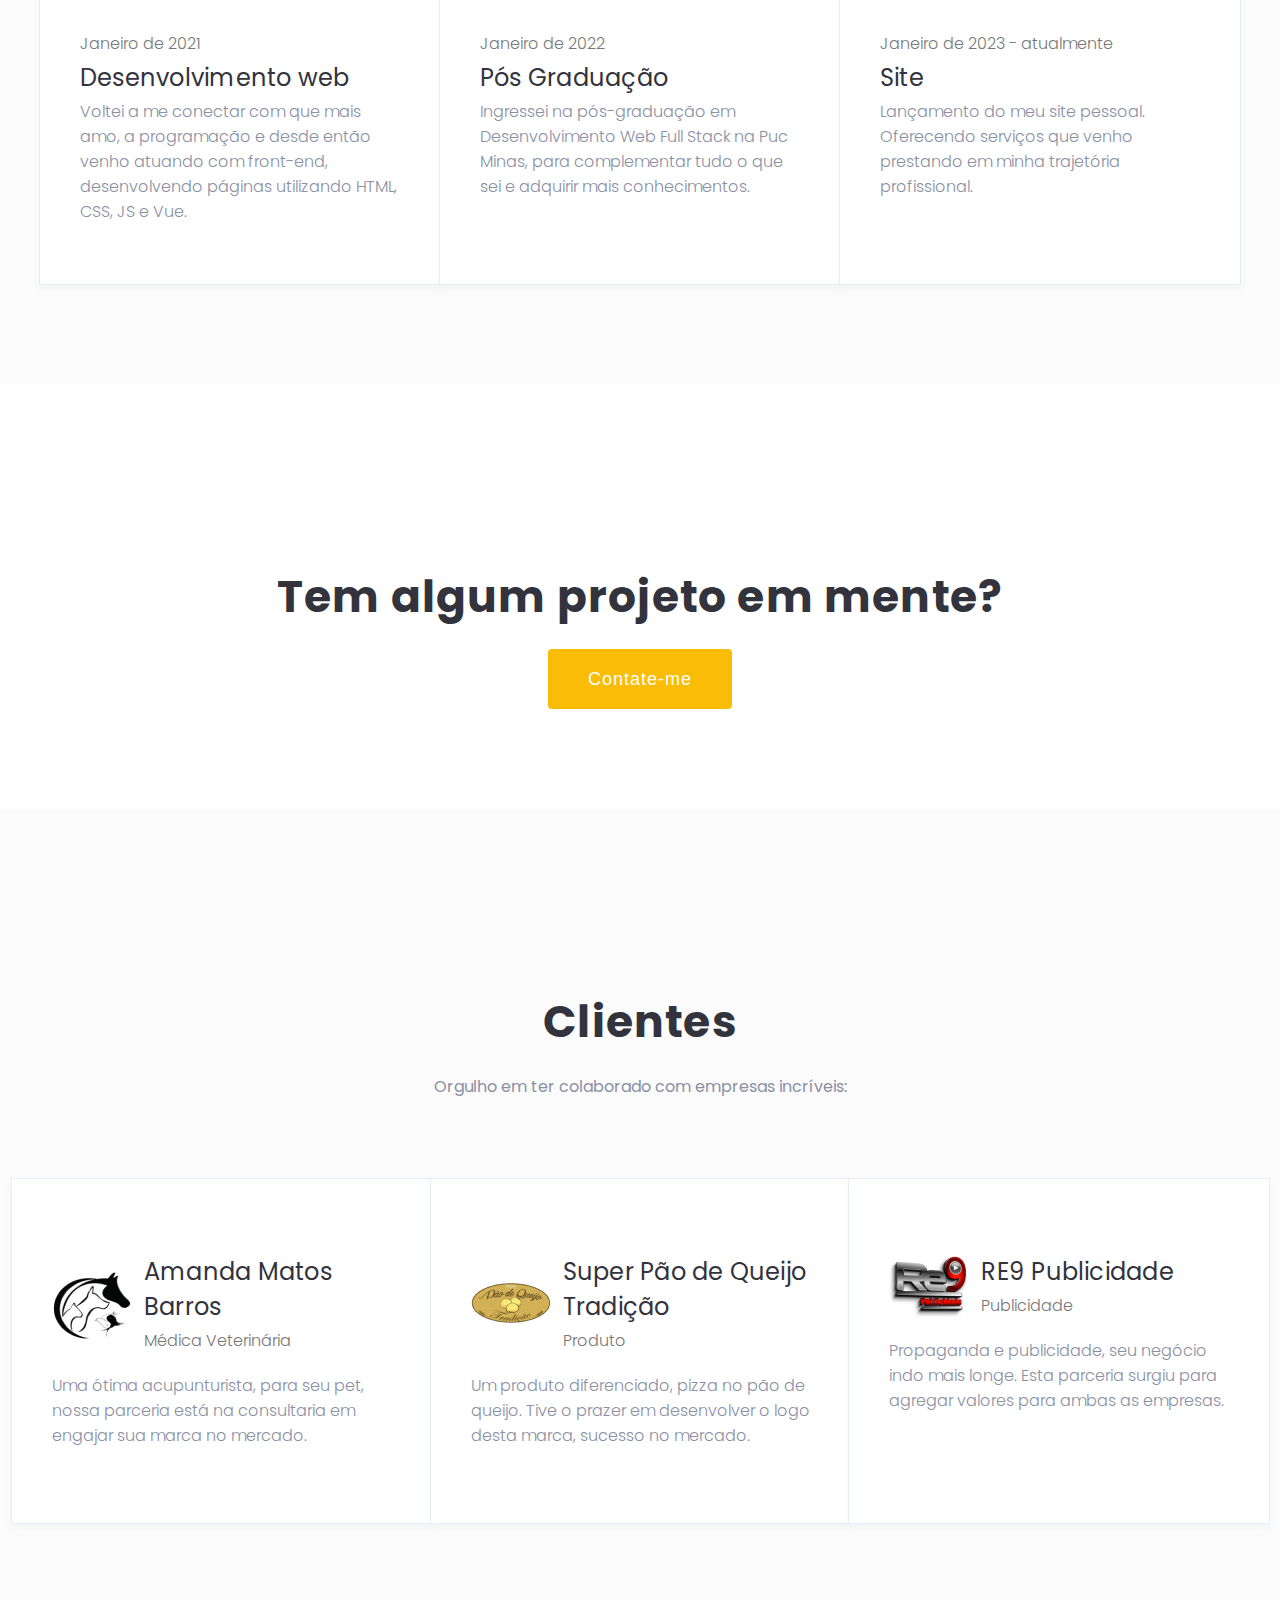
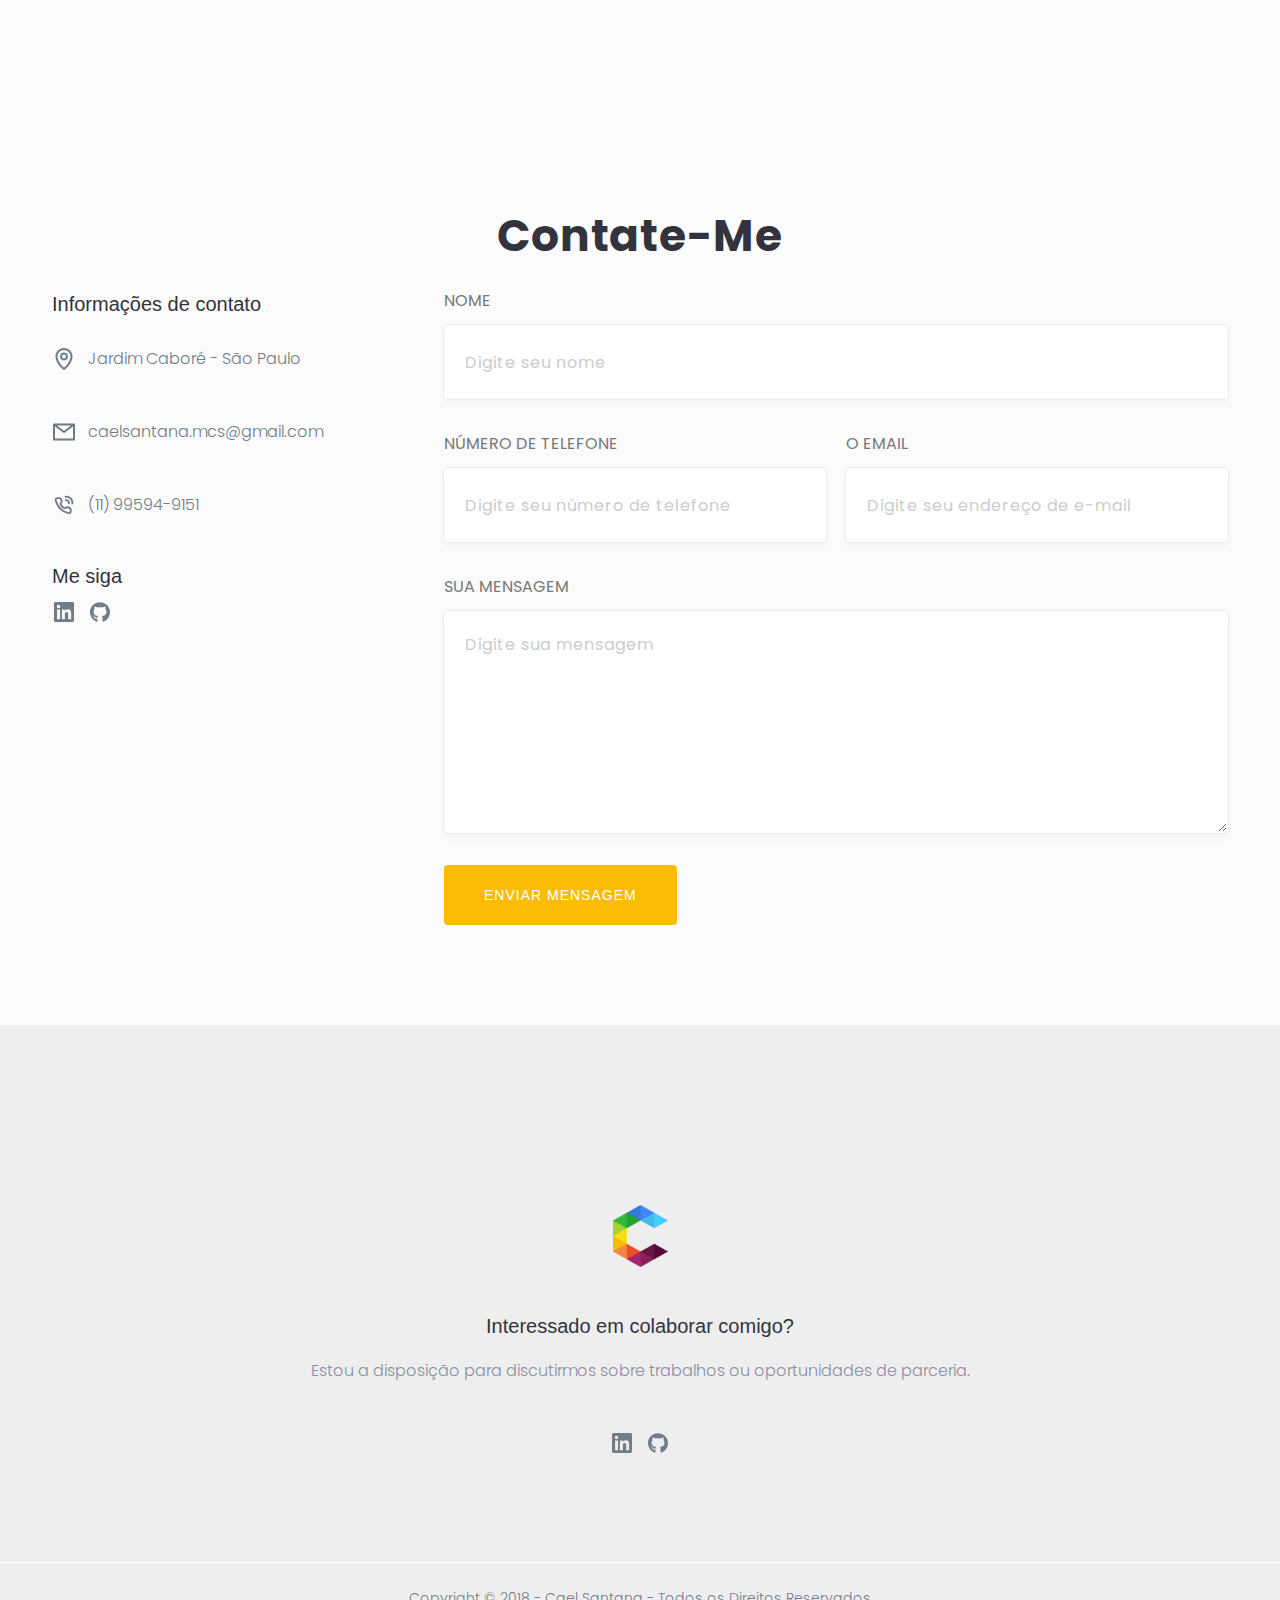
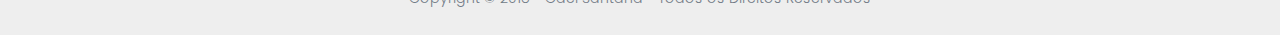
==== commit 13c788bf: "Merge branch 'dev'" ====
--- a/index.html
+++ b/index.html
@@ -72,15 +72,6 @@
         </div>
         <div>
           <div>
-<<<<<<< Updated upstream
-            <p class="description">Nasci e cresci em São Paulo e já fiz de tudo um pouco. Desde o ensino médio gostava muito de desenhar e criar, da então veio minha paixão pelo design, porém mal sabia eu que mais tarde conheceria a tecnologia, então pronto fiquei fascinado. E hoje entendo que as duas coisas andam juntas, completando uma a outra.</p>
-=======
-            <p class="description">Nasci e cresci em São Paulo e já fiz de tudo um pouco. Desde o ensino médio gostava muito de desenhar e criar, da então veio minha paixão pelo design, porém mal sabia eu que mais tarde conheceria a tecnologia, então pronto fiquei fascinado. E hoje entendo que as duas coisas andam juntas, completando uma, a outra.</p>
->>>>>>> Stashed changes
-            <p class="description">Nos últimos 11 anos me mantive na área da TI por admirar e acreditar no que a tecnologia pode transformar e proporcionar na vida das pessoas.</p>
-
-            <br><br>
-
             <p class="description">Nasci e cresci em São Paulo, durante minha jornada trabalhando com TI nos últimos 11 anos, realizei trabalhos para pequenas e grandes marcas, gerenciei times, colaborei com pessoas super talentosas na criação de produtos digitais.</p>
             <p class="description">Sempre trabalhando para aprimorar minhas habilidades, entregando meu melhor, crítico com o que é esperado e cauteloso se o caminho a ser seguido é o mais correto.</p>
           </div>
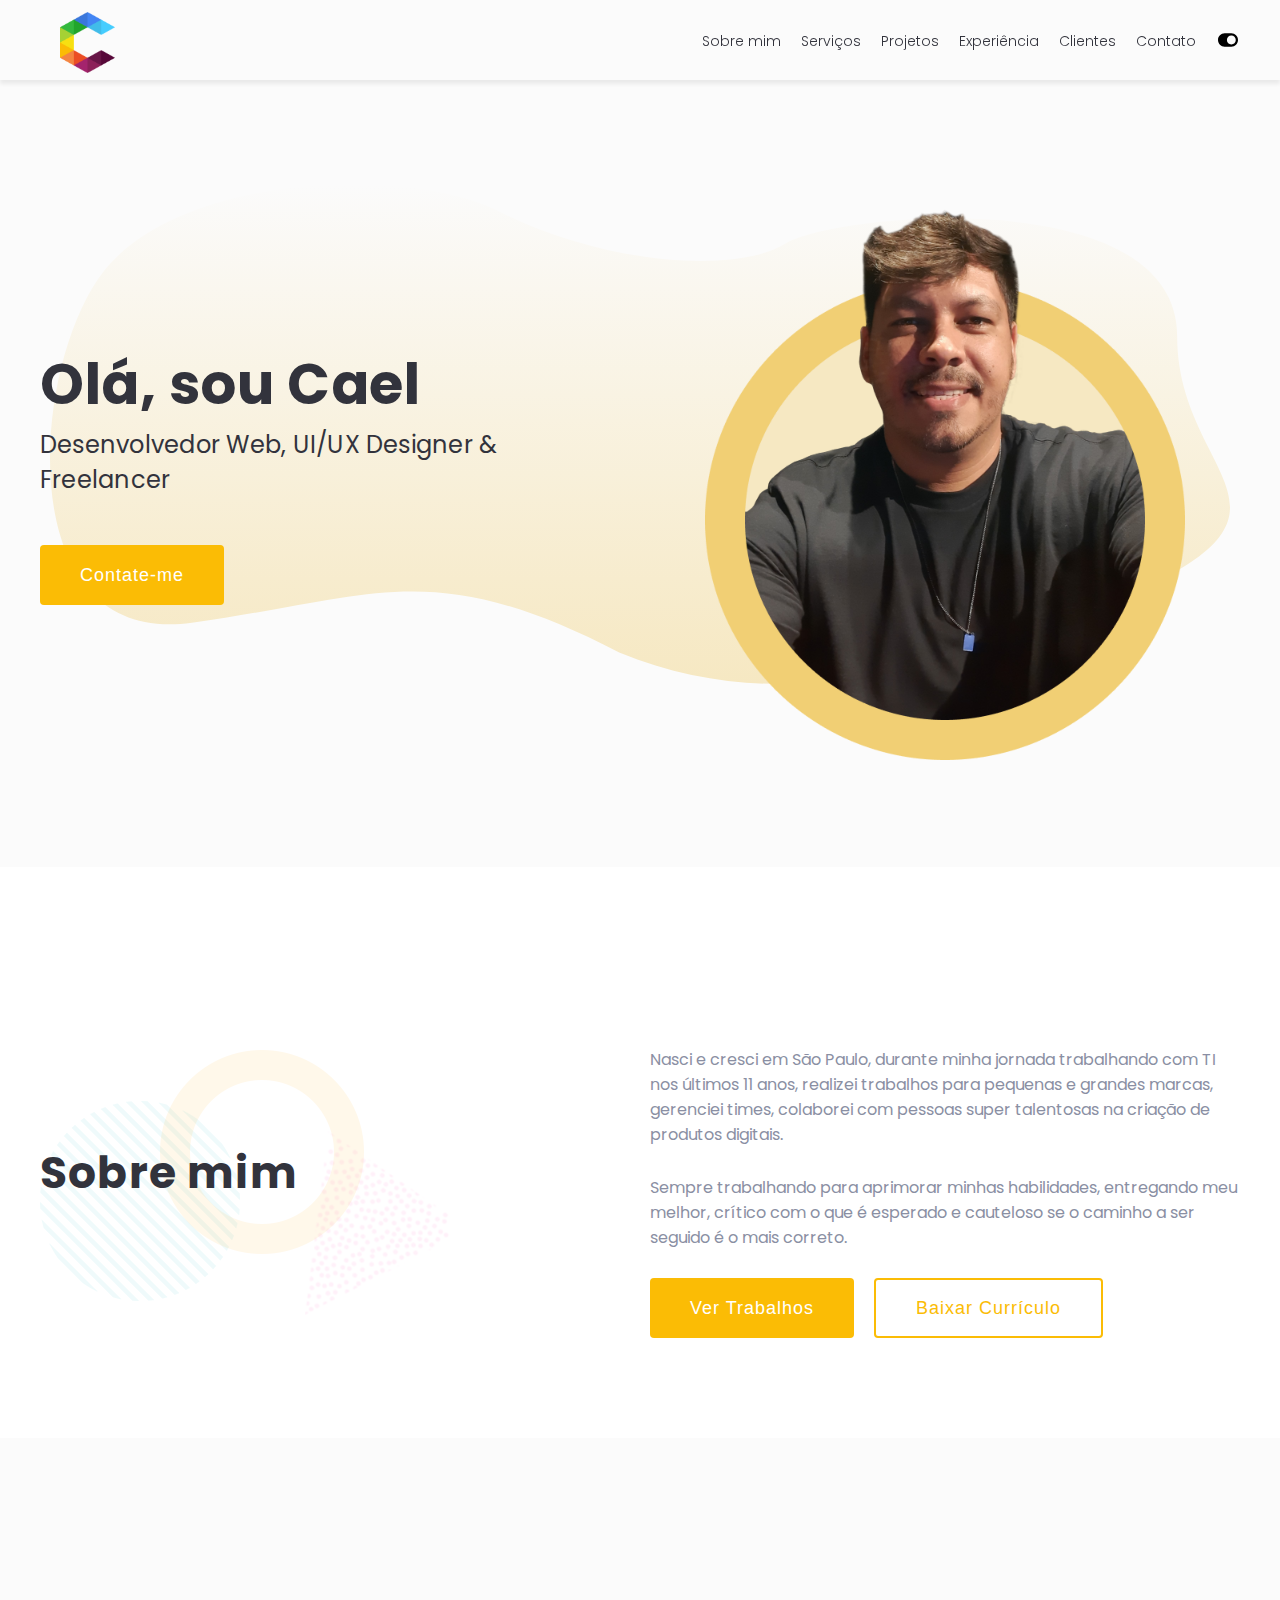
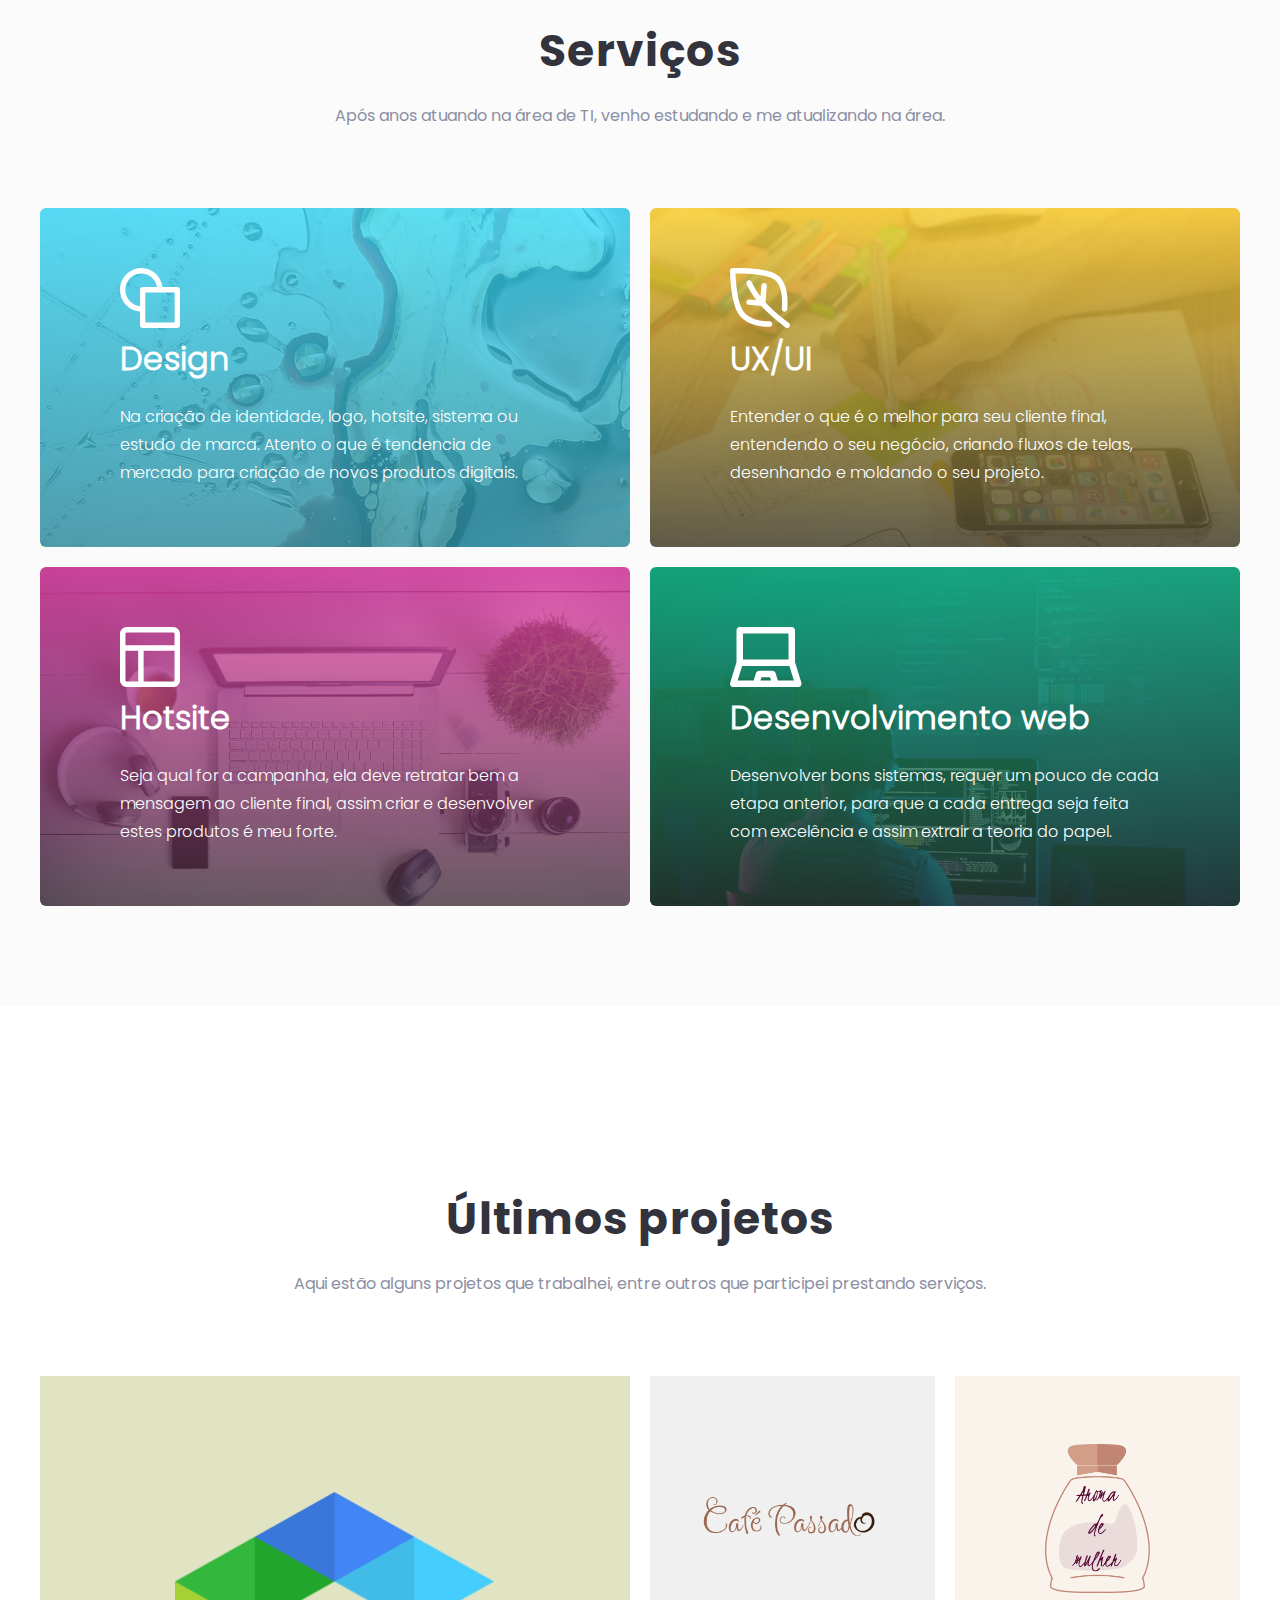
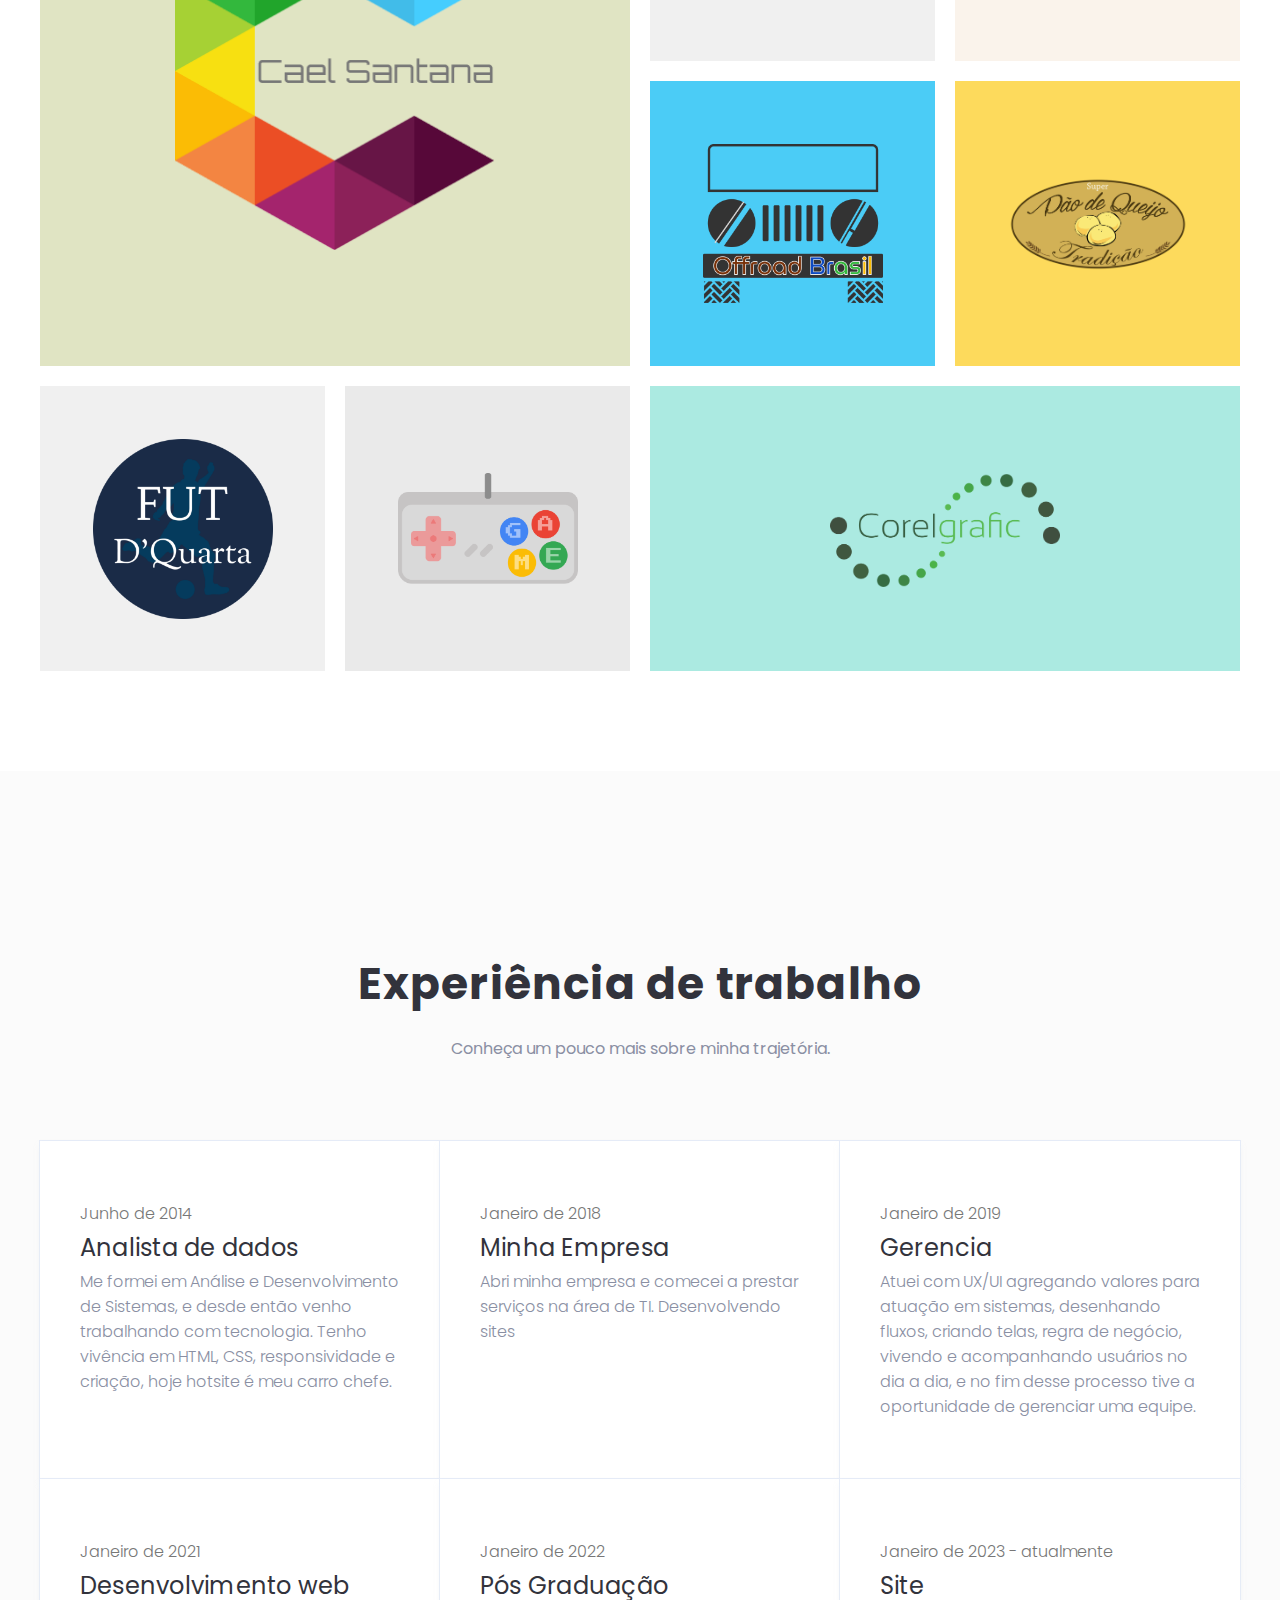
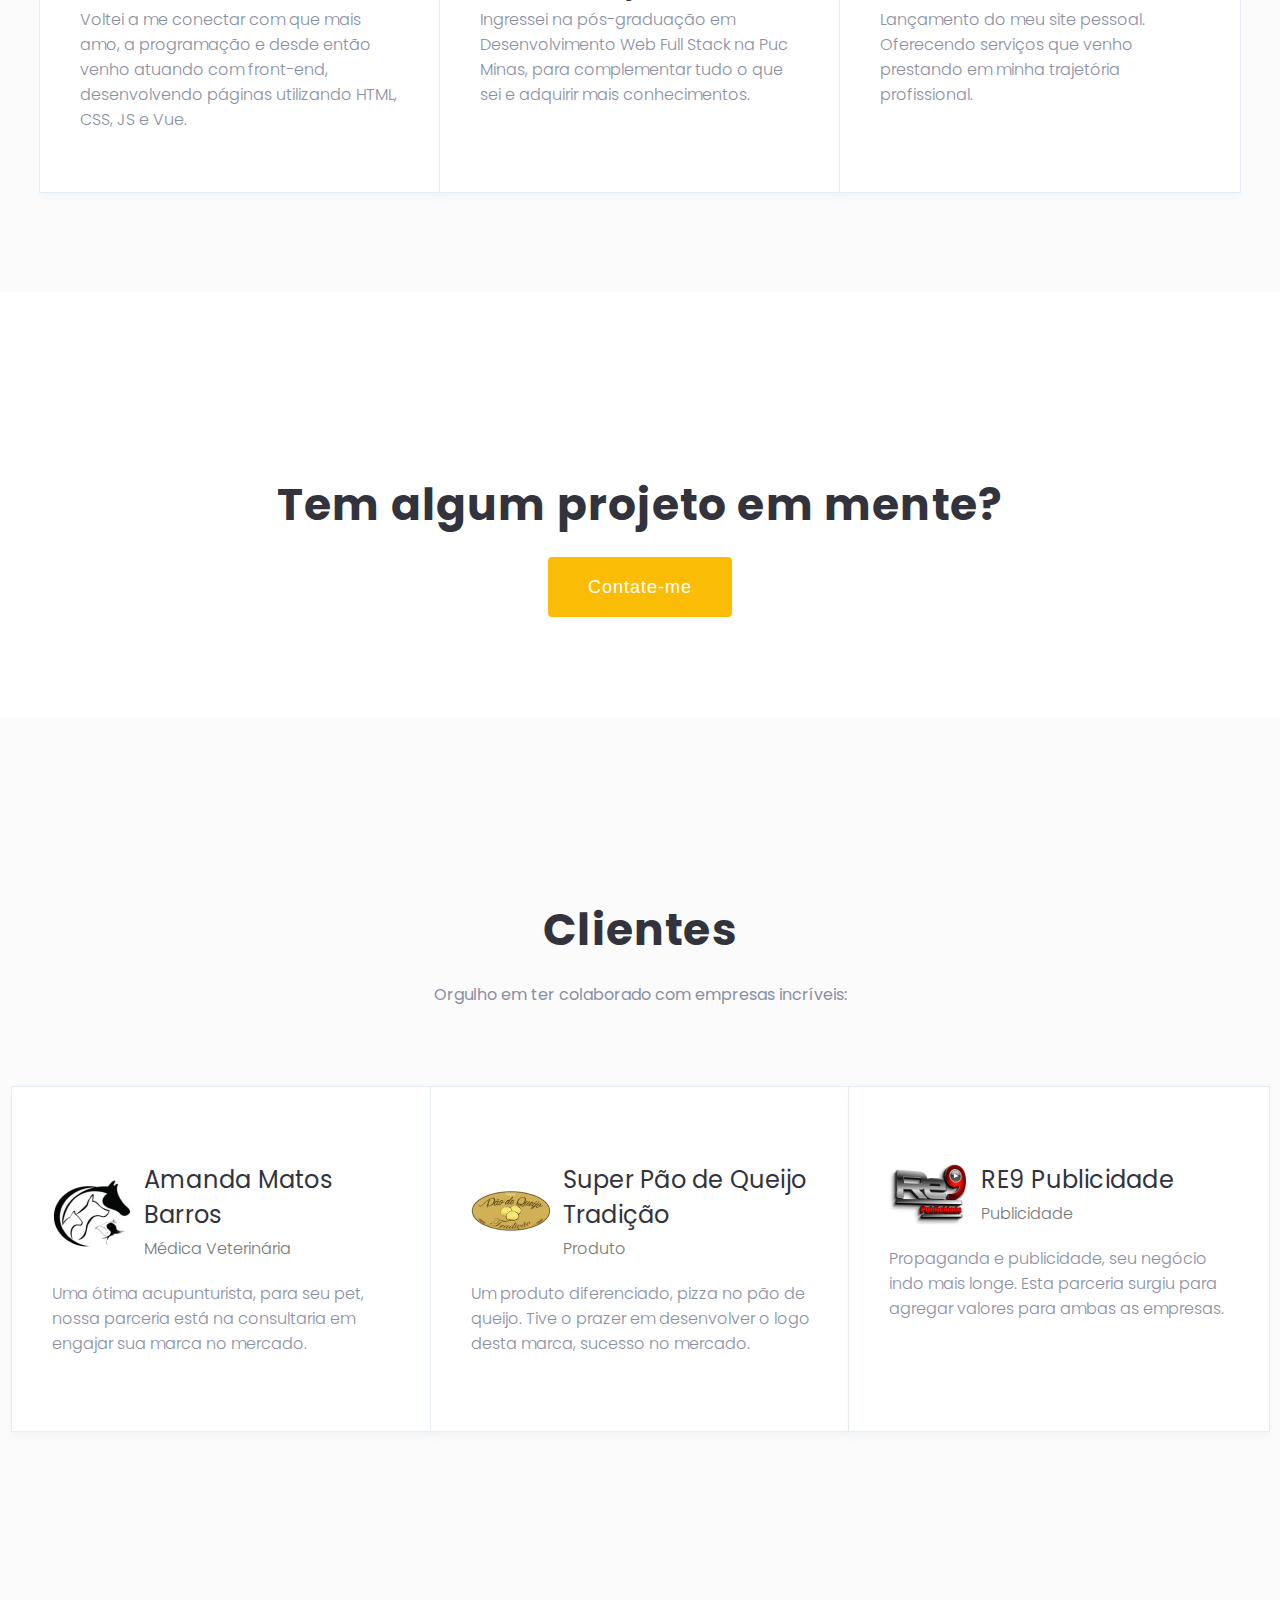
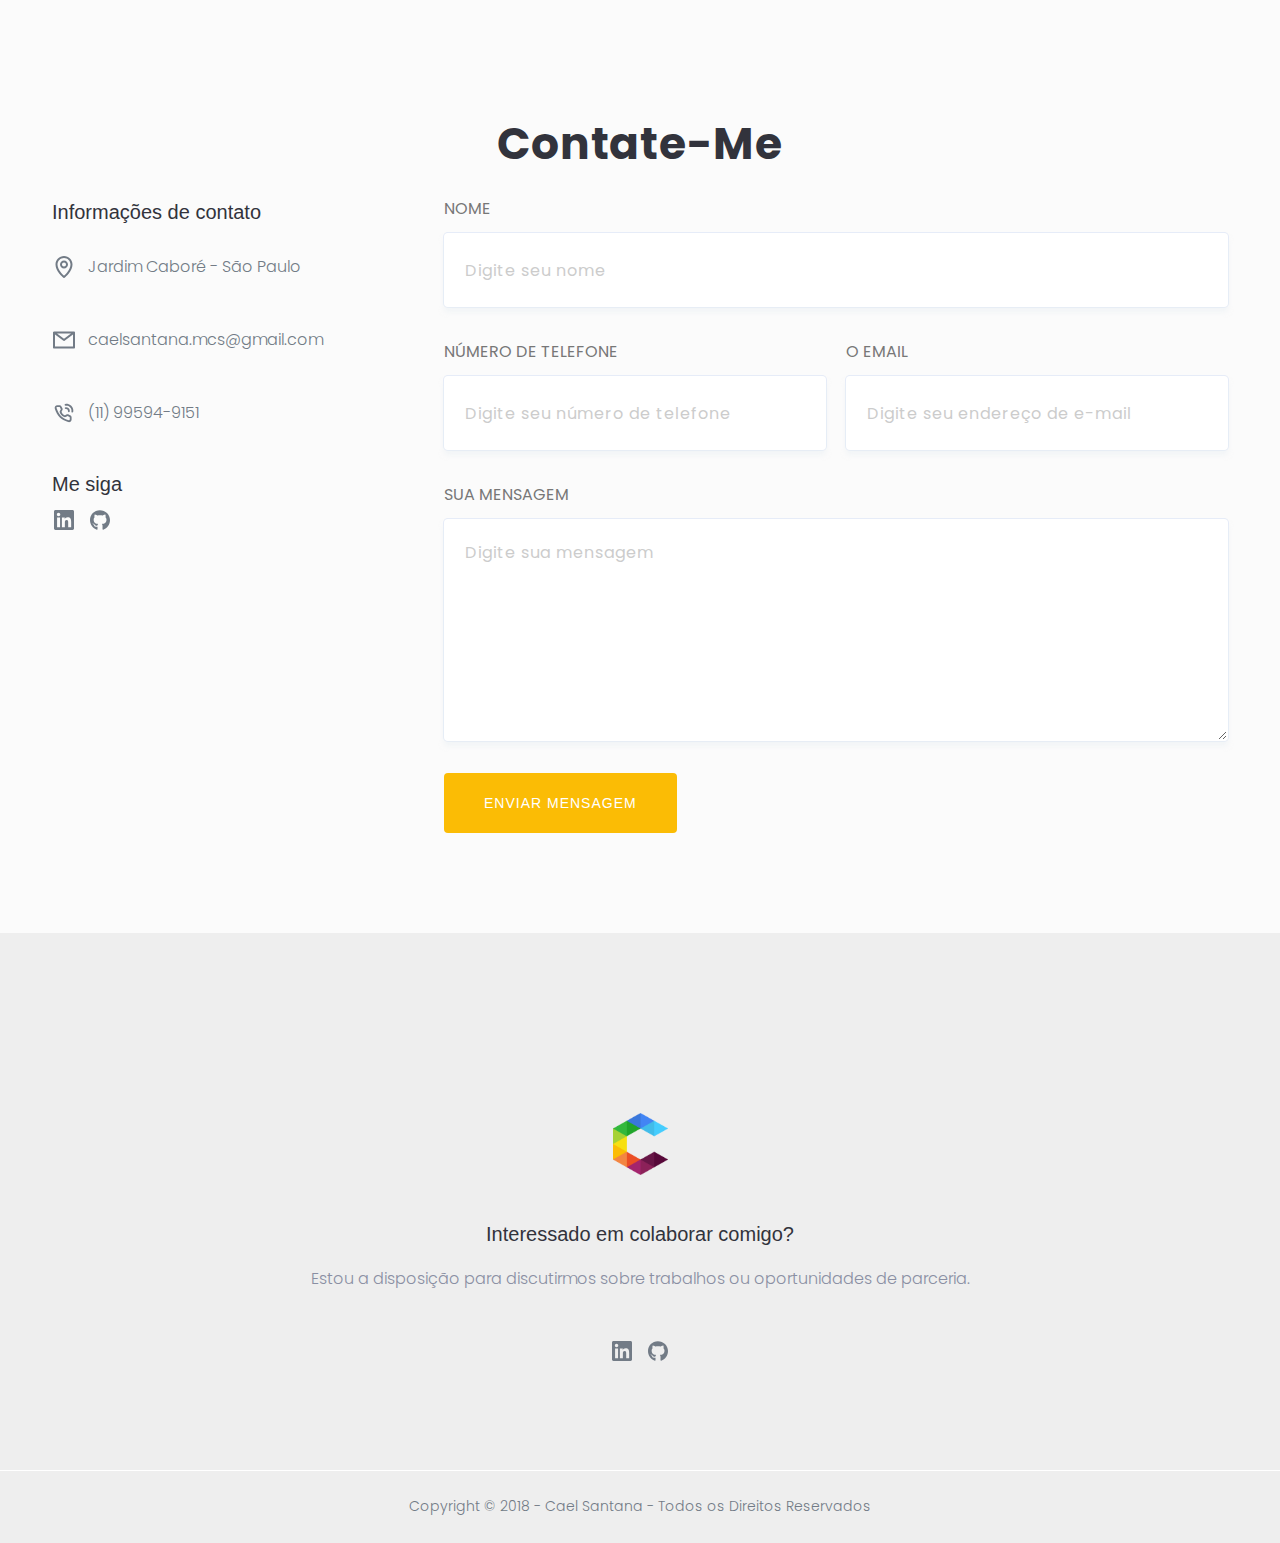
==== commit 8393c6cc: "Alteração de capa e inclusão de meta" ====
--- a/index.html
+++ b/index.html
@@ -5,6 +5,9 @@
   <meta charset="UTF-8">
   <meta http-equiv="X-UA-Compatible" content="IE=edge">
   <meta name="viewport" content="width=device-width, initial-scale=1.0">
+  <meta http-equiv="cache-control" content="no-cache" />
+  <meta name="author" content="Cael Santana" />
+  <meta name="description" content="Sempre trabalhando para aprimorar minhas habilidades, entregando meu melhor, crítico com o que é esperado e cauteloso se o caminho a ser seguido é o mais correto." />
 
   <title>Cael Santana</title>
 
@@ -44,7 +47,7 @@
   </header>
 
   <!-- HOME -->
-  <section class="bg-dark-medium">
+  <section class="bg-dark-medium bg-home-img">
     <div class="container mx-auto">
       <div class="home-card-group">
         <div class="center-y">
@@ -57,7 +60,7 @@
           </div>
         </div>
         <div class="mx-auto">
-          <img src="./img/cael.jpg" class="img-profile" alt="">
+          <img src="./img/profile.png" class="img-profile" alt="">
         </div>
       </div>
     </div>
--- a/css/style.css
+++ b/css/style.css
@@ -26,6 +26,8 @@
 }
 
 :root {
+  --bg-home-img: url('../img/bg-profile.svg');
+
   --text-white: #32333c;
   --bg-white: #fff;
 
@@ -76,6 +78,8 @@
 }
 
 .dark-mode {
+  --bg-home-img: none;
+
   --text-white: #fff;
   --bg-white: #fff;
 
@@ -217,6 +221,15 @@
   color: var(--grey-light);
 }
 
+.bg-home-img {
+  width: 100%;
+  background-image: var(--bg-home-img);
+  background-position-x: center;
+  background-position-y: center;
+  background-repeat: no-repeat;
+  transition: 2s;
+}
+
 .bg-white {
   background-color: var(--bg-white);
 }
@@ -406,7 +419,6 @@
   width: 100%;
   max-width: 480px;
   height: auto;
-  margin-bottom: 32px;
 }
 
 /* SOBRE MIM */
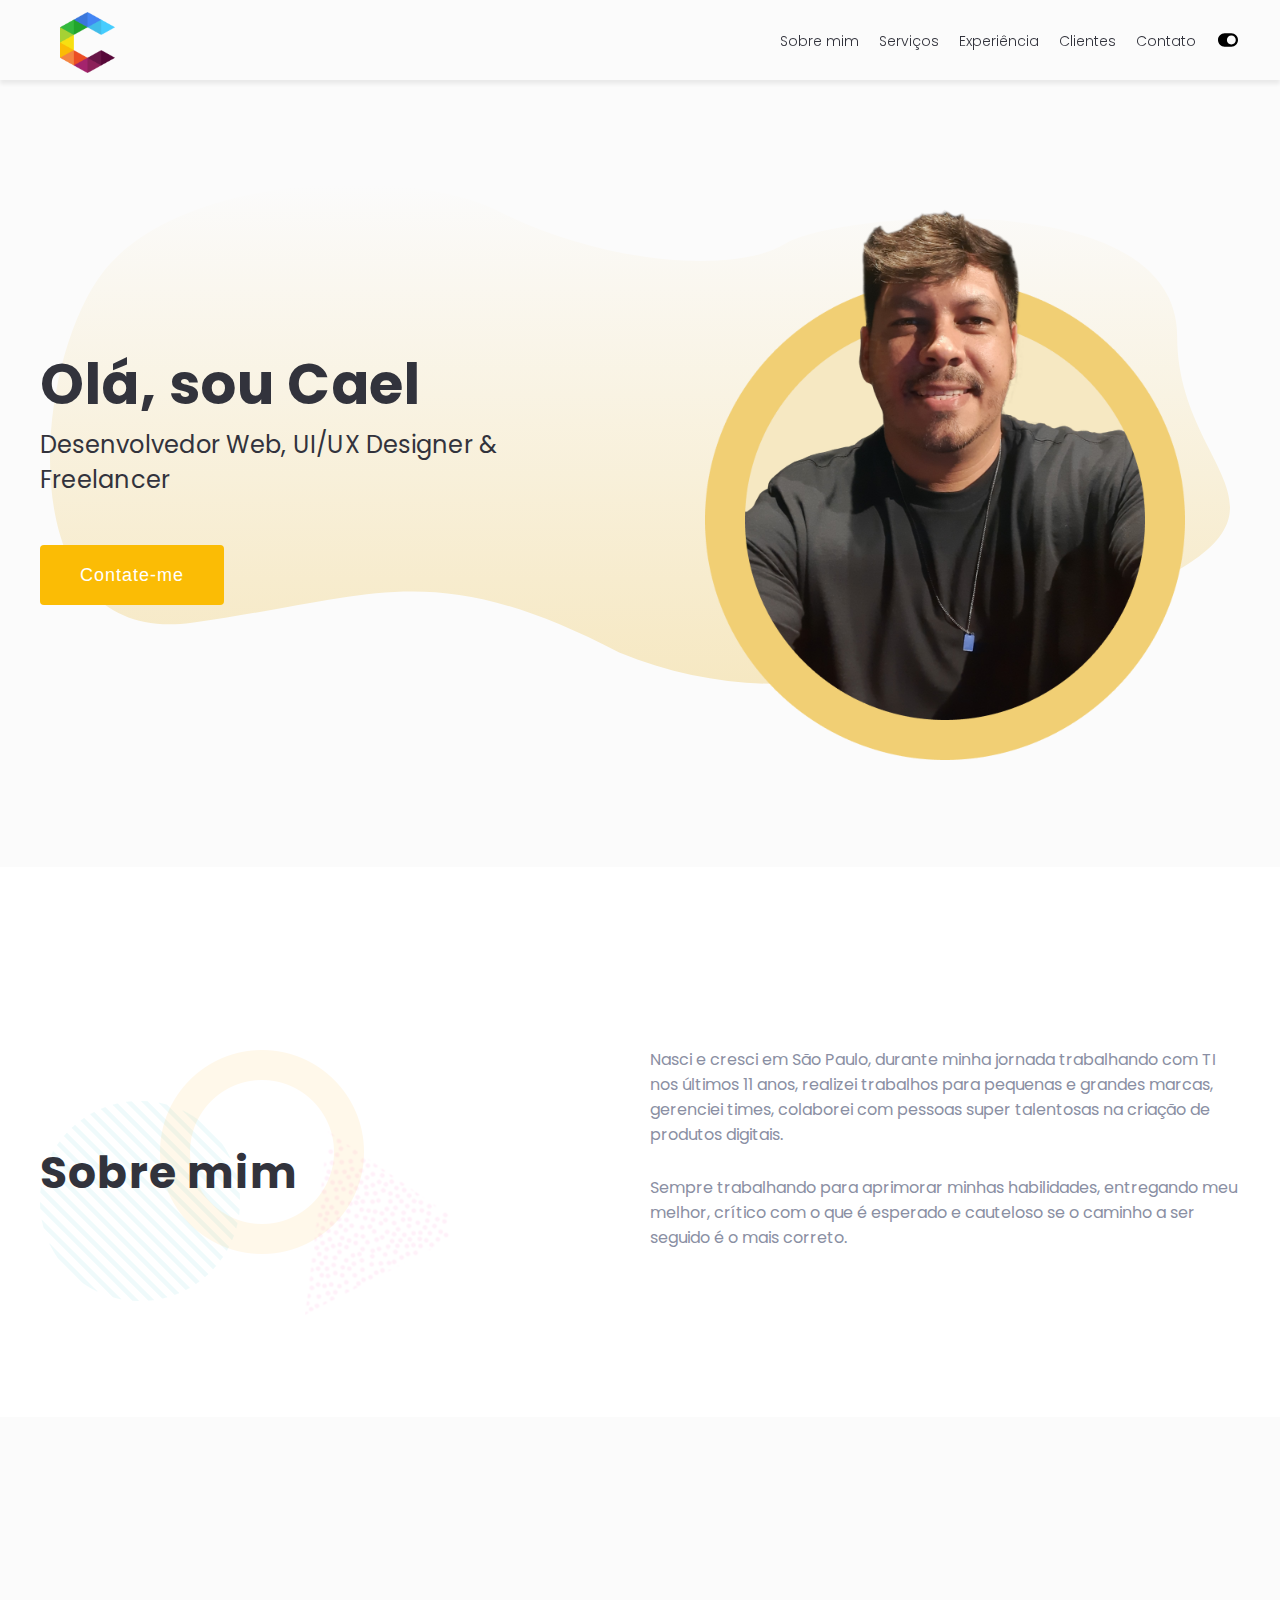
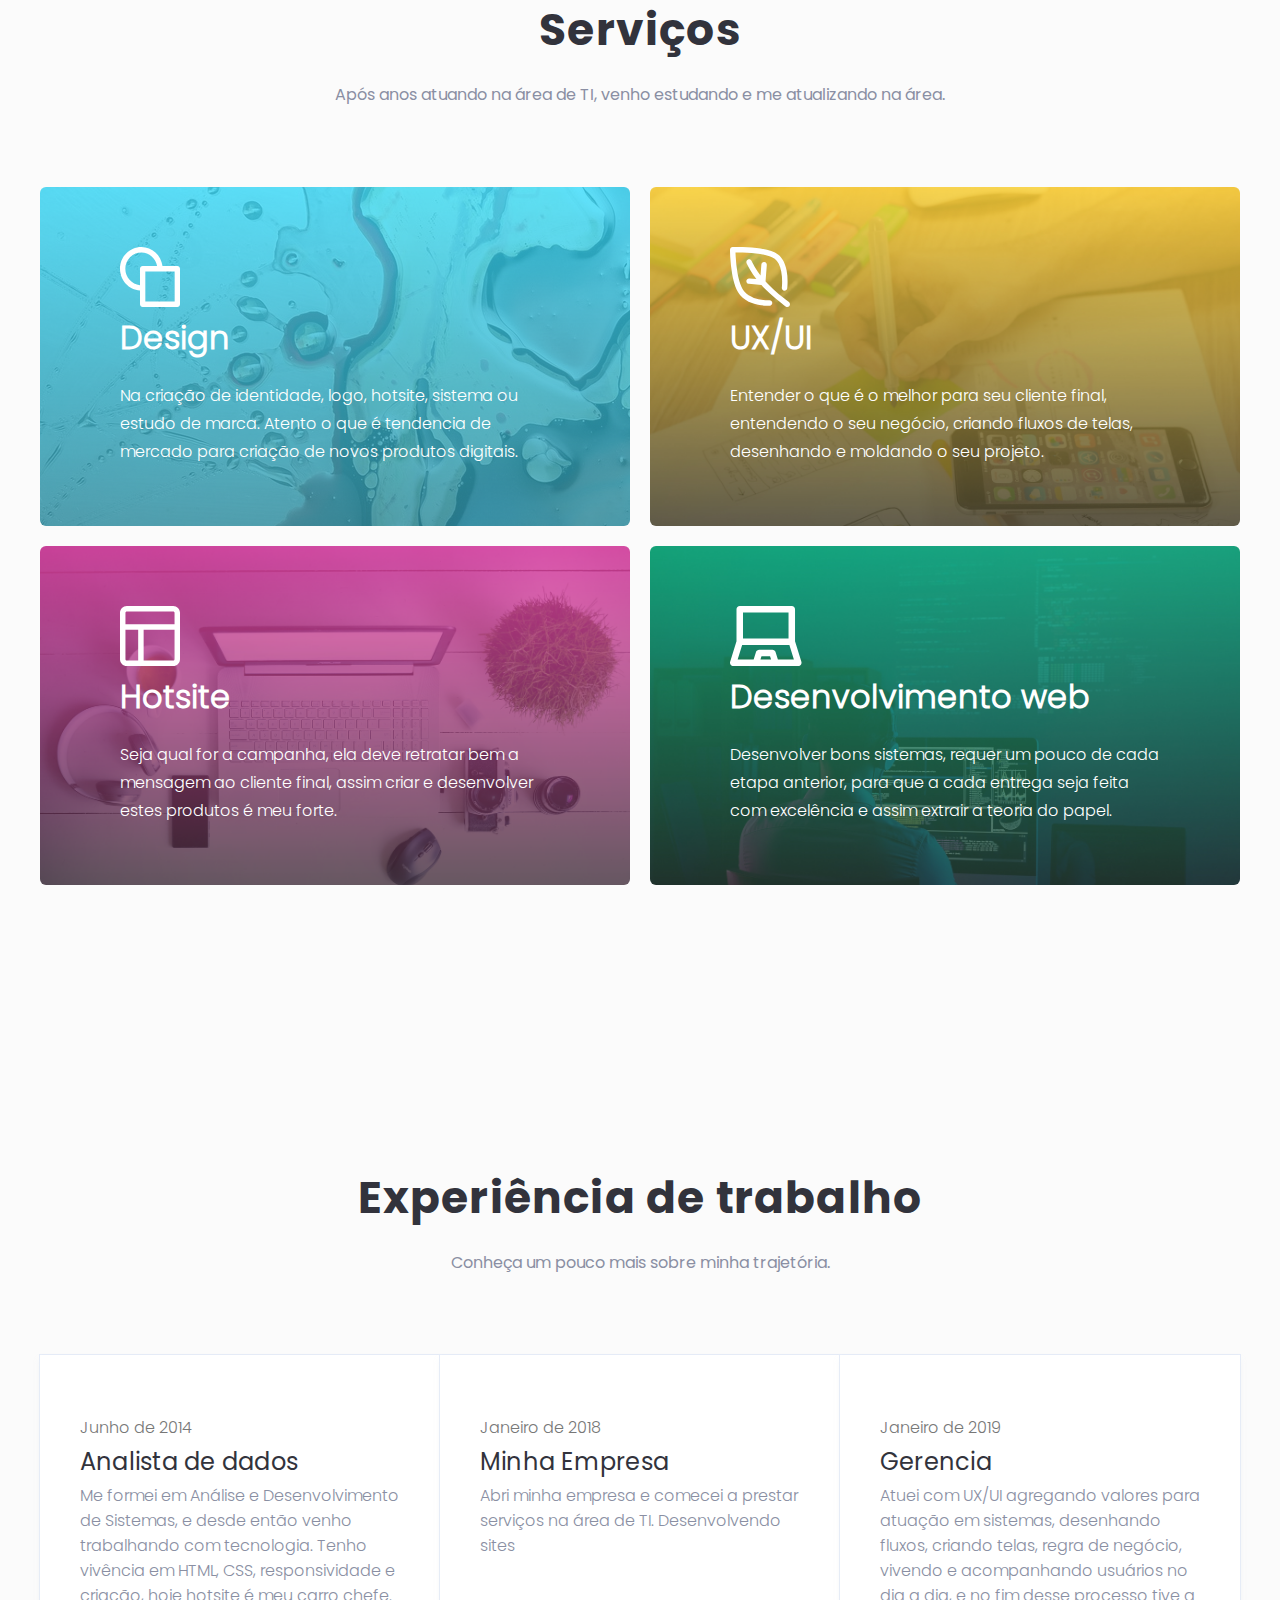
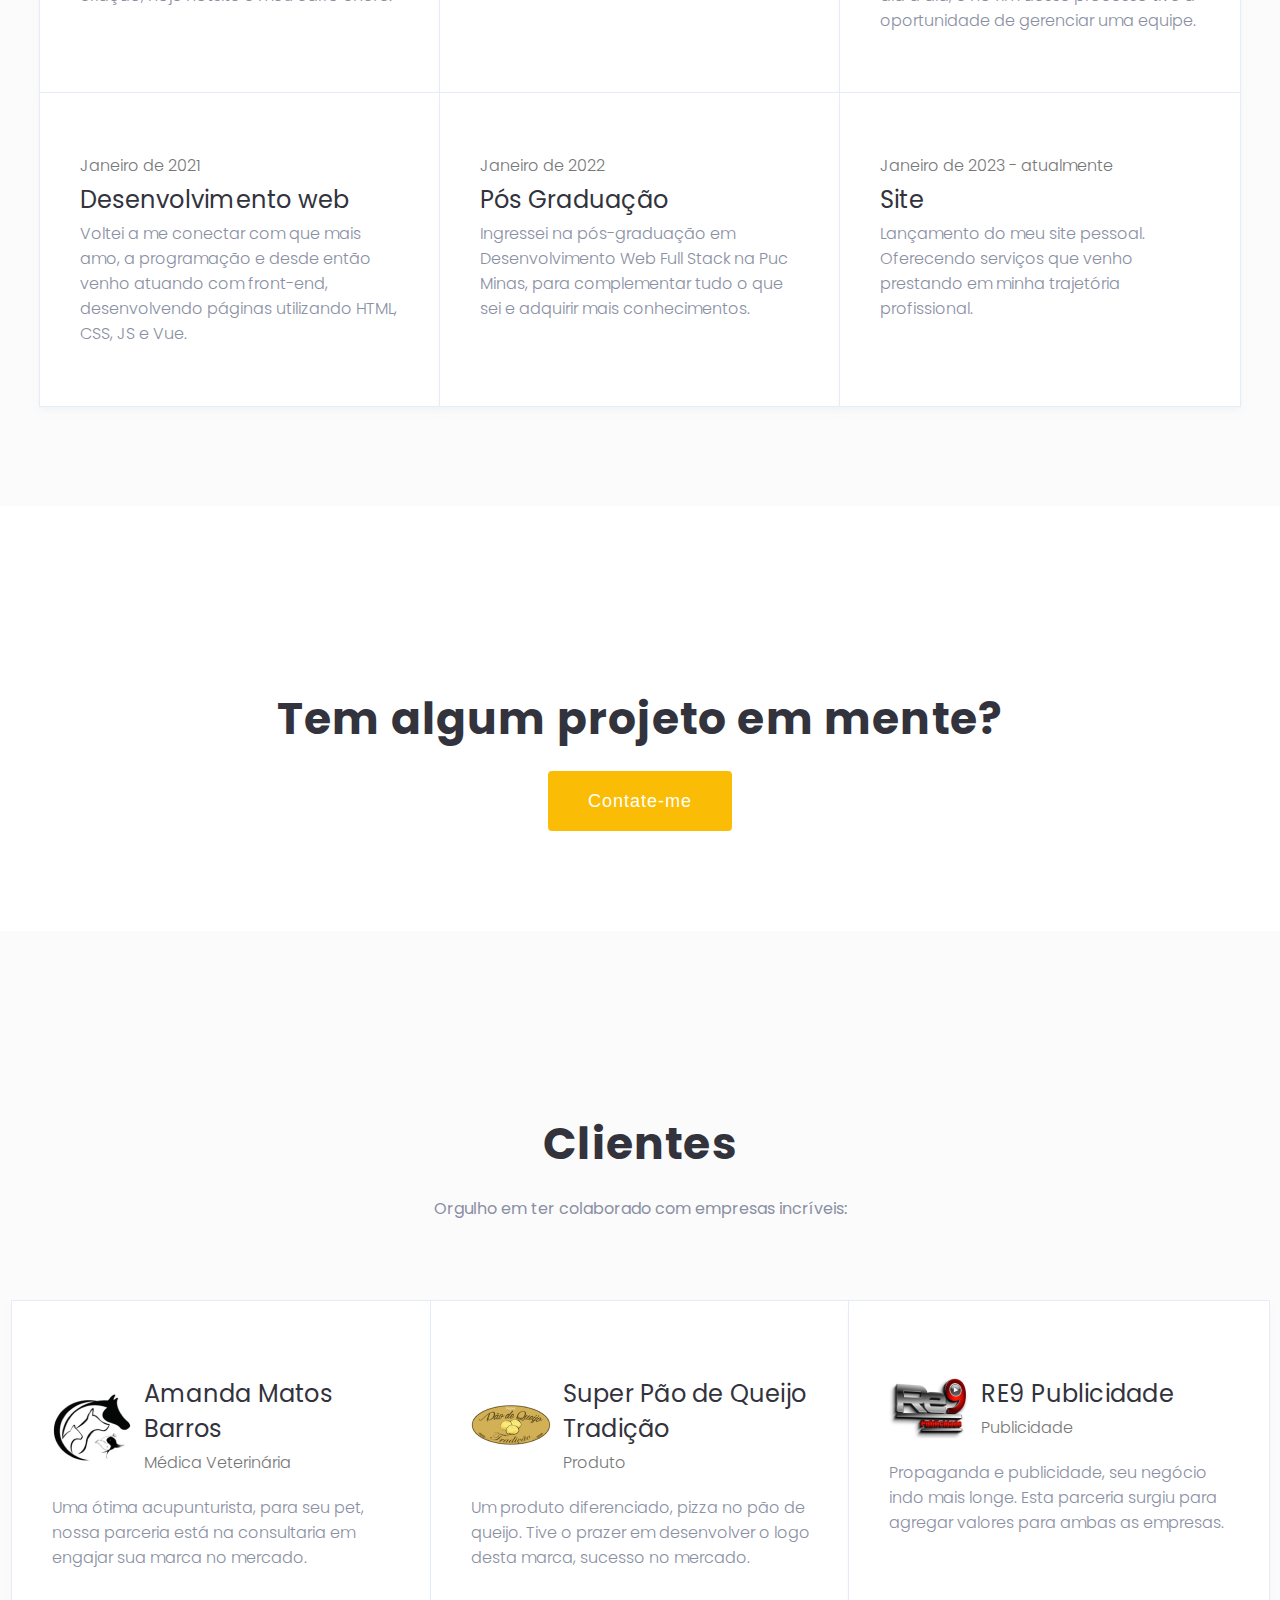
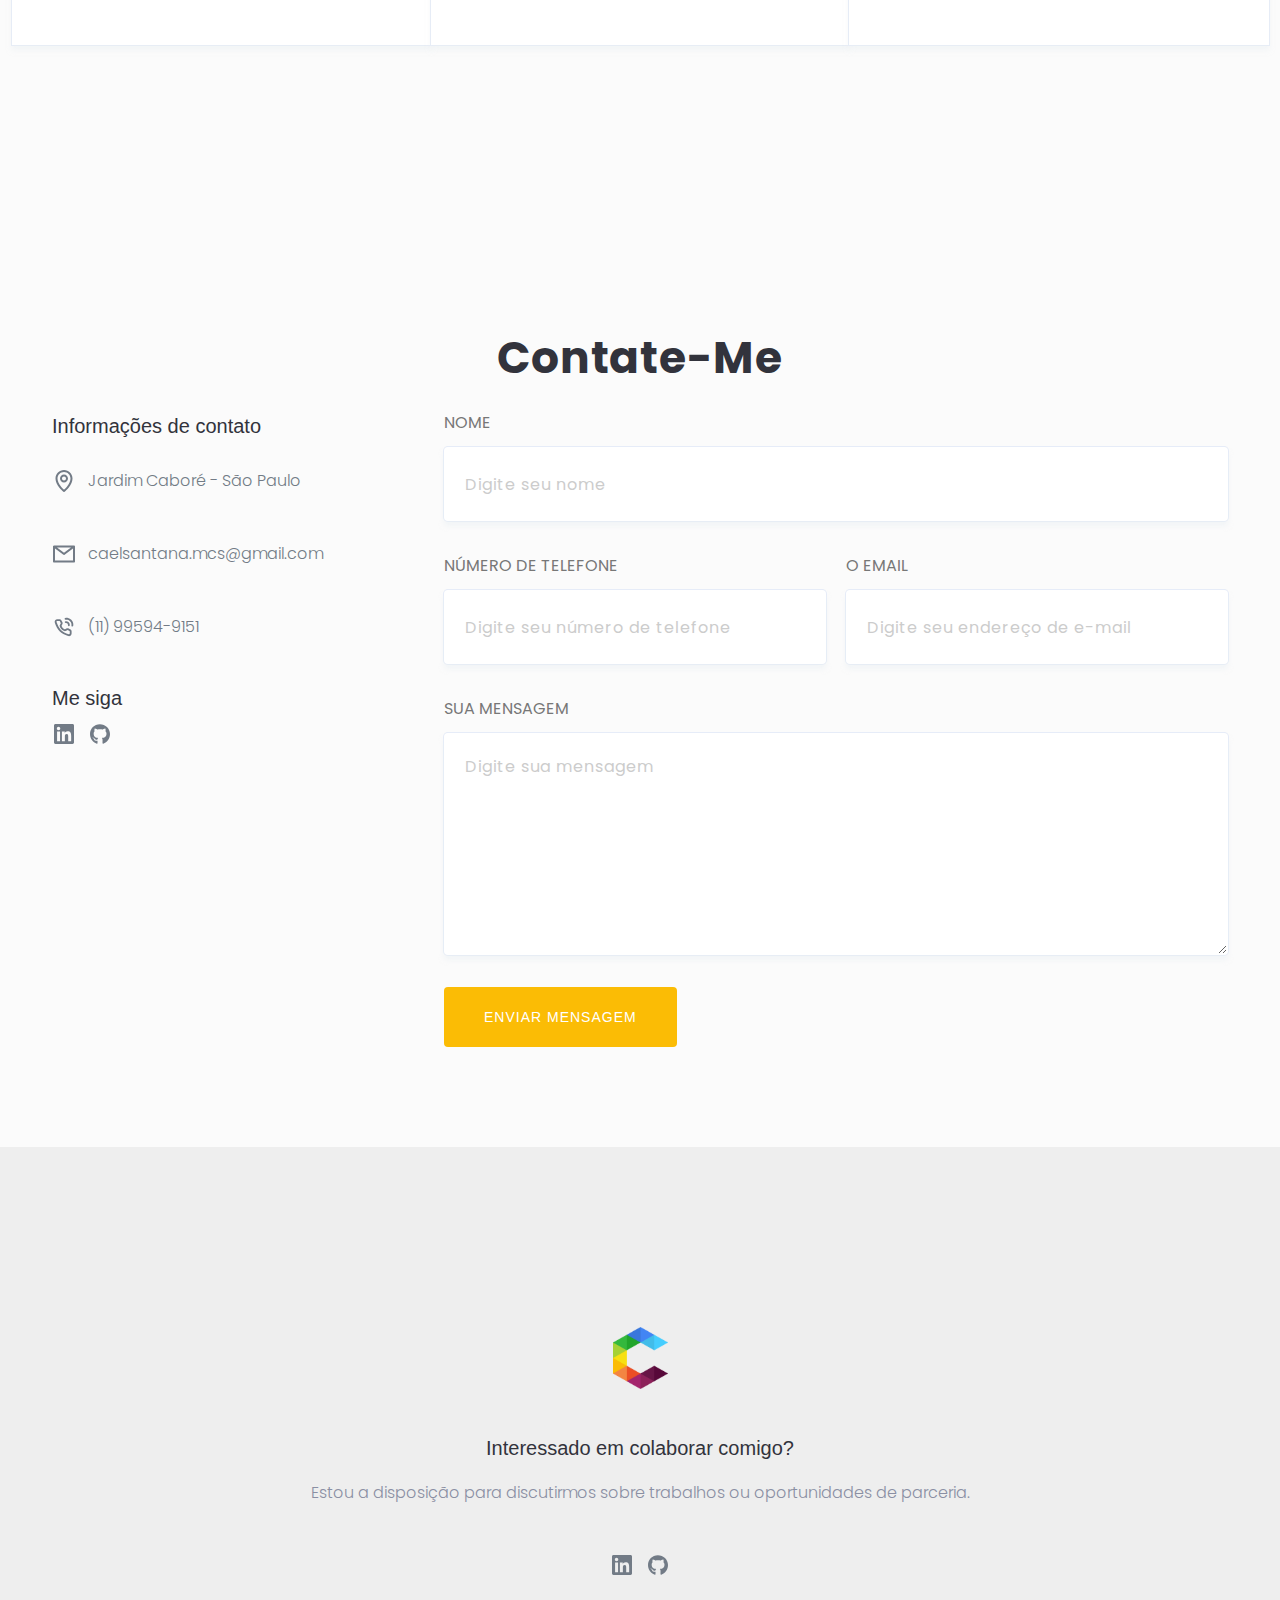
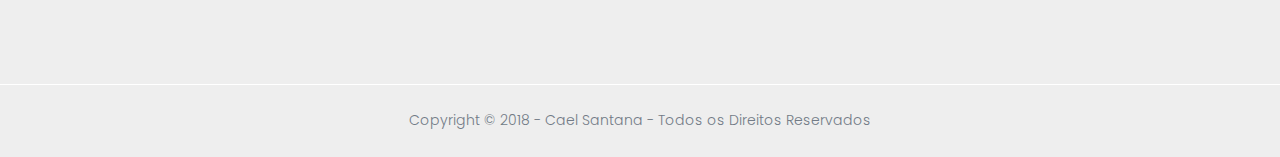
==== commit 43d3bab5: "Concluindo o MVP" ====
--- a/index.html
+++ b/index.html
@@ -31,7 +31,6 @@
       <ul id="menu">
         <li><a href="#aboutme" onclick="slideOut()">Sobre mim</a></li>
         <li><a href="#service" onclick="slideOut()">Serviços</a></li>
-        <li><a href="#projects" onclick="slideOut()">Projetos</a></li>
         <li><a href="#experience" onclick="slideOut()">Experiência</a></li>
         <li><a href="#client" onclick="slideOut()">Clientes</a></li>
         <li><a href="#contact" onclick="slideOut()">Contato</a></li>
@@ -78,14 +77,6 @@
             <p class="description">Nasci e cresci em São Paulo, durante minha jornada trabalhando com TI nos últimos 11 anos, realizei trabalhos para pequenas e grandes marcas, gerenciei times, colaborei com pessoas super talentosas na criação de produtos digitais.</p>
             <p class="description">Sempre trabalhando para aprimorar minhas habilidades, entregando meu melhor, crítico com o que é esperado e cauteloso se o caminho a ser seguido é o mais correto.</p>
           </div>
-          <div class="aboutme-buttons center-y">
-            <a href="#projects">
-              <button class="button b-100 lg-mr-20">Ver Trabalhos</button>
-            </a>
-            <a href="#">
-              <button class="button b-100 button-secundary">Baixar Currículo</button>
-            </a>
-          </div>
         </div>
       </div>
     </div>
@@ -117,47 +108,6 @@
           <img src="./img/services/web-development.svg" alt="">
           <p class="service-title">Desenvolvimento web</p>
           <p class="service-description">Desenvolver bons sistemas, requer um pouco de cada etapa anterior, para que a cada entrega seja feita com excelência e assim extrair a teoria do papel.</p>
-        </div>
-    </div>
-  </section>
-
-  <!-- PROJETOS -->
-  <section class="bg-dark-light" id="projects">
-    <div class="container mx-auto">
-      <p class="title">Últimos projetos</p>
-      <p class="sub-title">Aqui estão alguns projetos que trabalhei, entre outros que participei prestando serviços.</p>
-
-      <div class="project-card-group">
-        
-        <div class="project-card-main center" style="background-color: #E0E4C3;">
-          <img src="./img/logotipo-name-cael-santana.png" class="w-320" alt="">
-        </div>
-        <div class="project-card-group">
-          <div class="project-card-one center" style="background-color: #F0F0F0;">
-            <img src="./img/projects/logo-cafe-passado.png" class="w-180" alt="">
-          </div>
-          <div class="project-card-one center " style="background-color: #FAF3EB;">
-            <img src="./img/projects/logo-aroma-de-mulher.png" class="h-150" alt="">
-          </div>
-          <div class="project-card-one center" style="background-color: #4BCCF6;">
-            <img src="./img/projects/logo-offroad -brasil.png" class="w-180" alt="">
-          </div>
-          <div class="project-card-one center" style="background-color: #FDDA5C;">
-            <img src="./img/projects/logo-super-pao-queijo-tradicao.png" class="w-180" alt="">
-          </div>
-        </div>
-        <div class="project-card-group">
-          <div class="project-card-one center" style="background-color: #F0F0F0;">
-            <img src="./img/projects/logo-fut-d-quarta.png" class="w-180" alt="">
-          </div>
-          <div class="project-card-one center" style="background-color: #EAEAEA;">
-            <img src="./img/projects/logo-game.png" class="w-180" alt="">
-          </div>
-        </div>
-        <div>
-          <div class="project-card-double center" style="background-color: #ABEAE1">
-            <img src="./img/projects/logo-corelgrafic.png" class="w-230" alt="">
-          </div>
         </div>
     </div>
   </section>
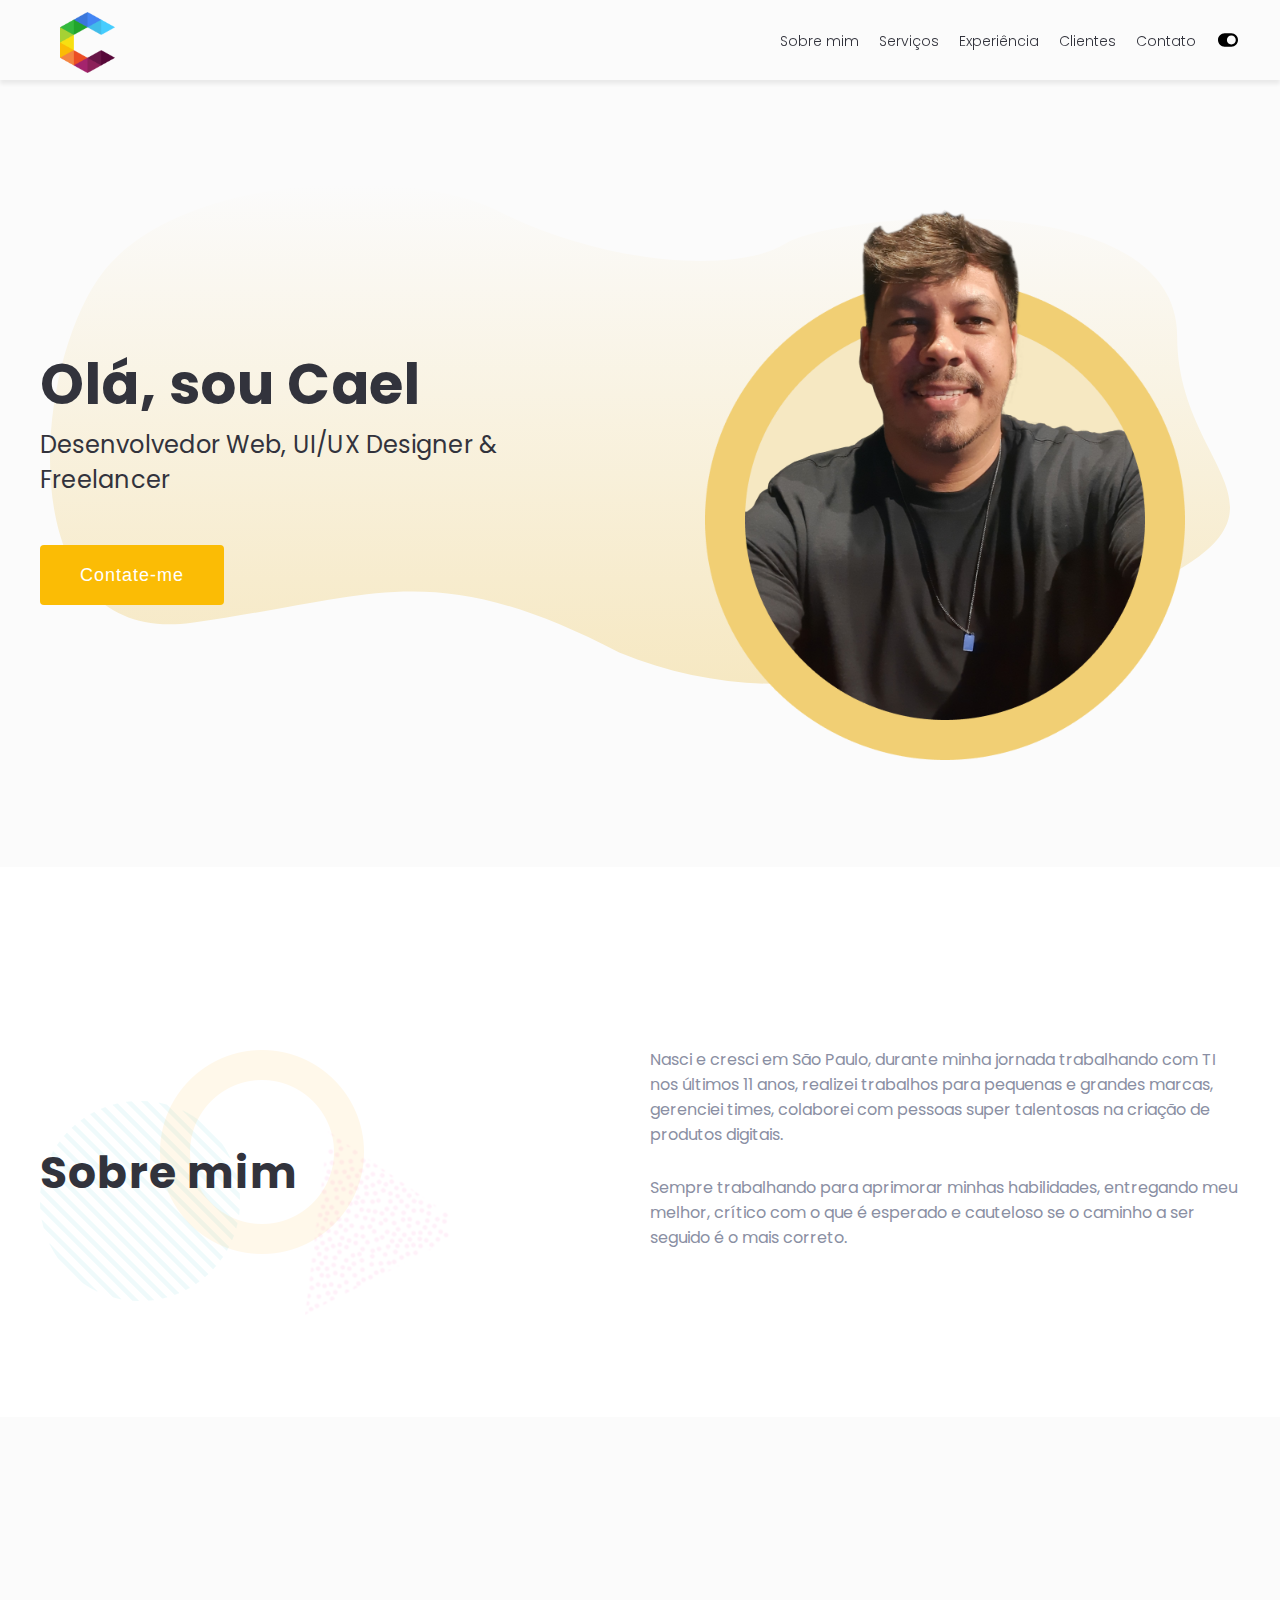
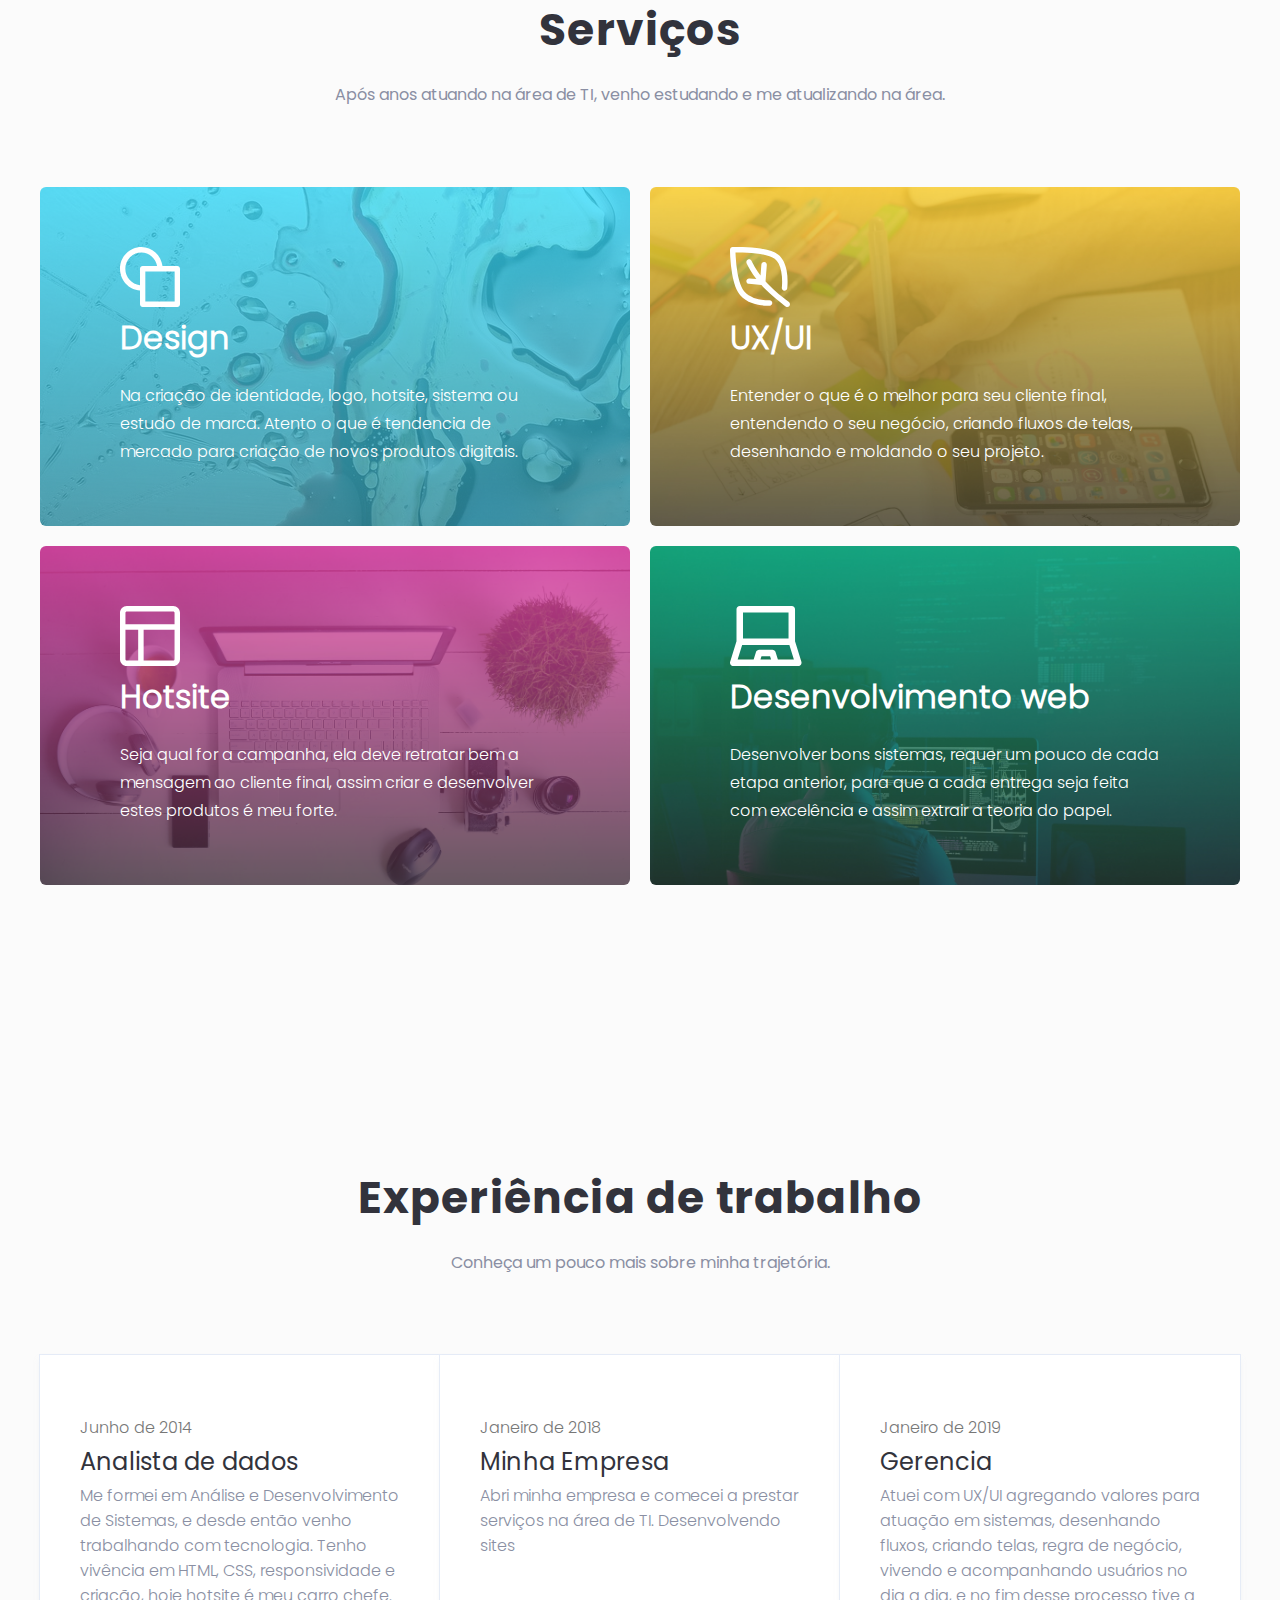
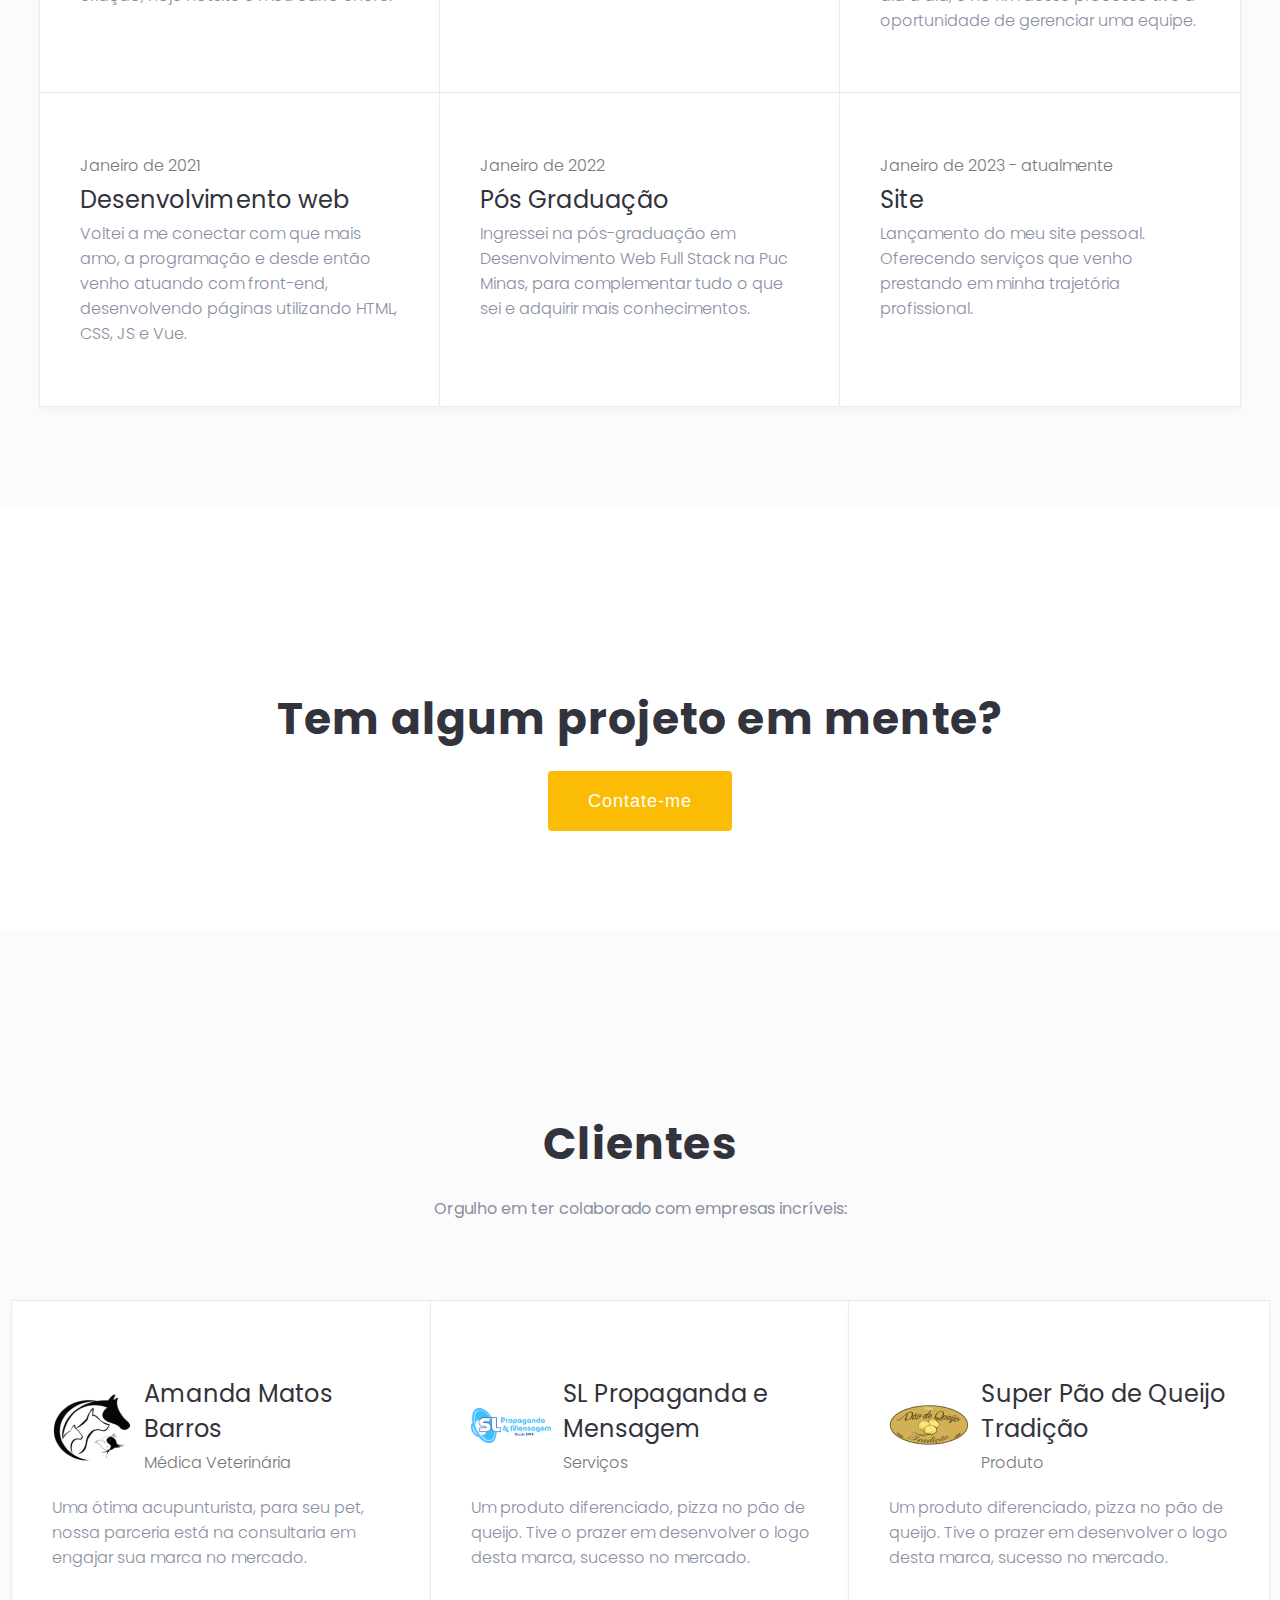
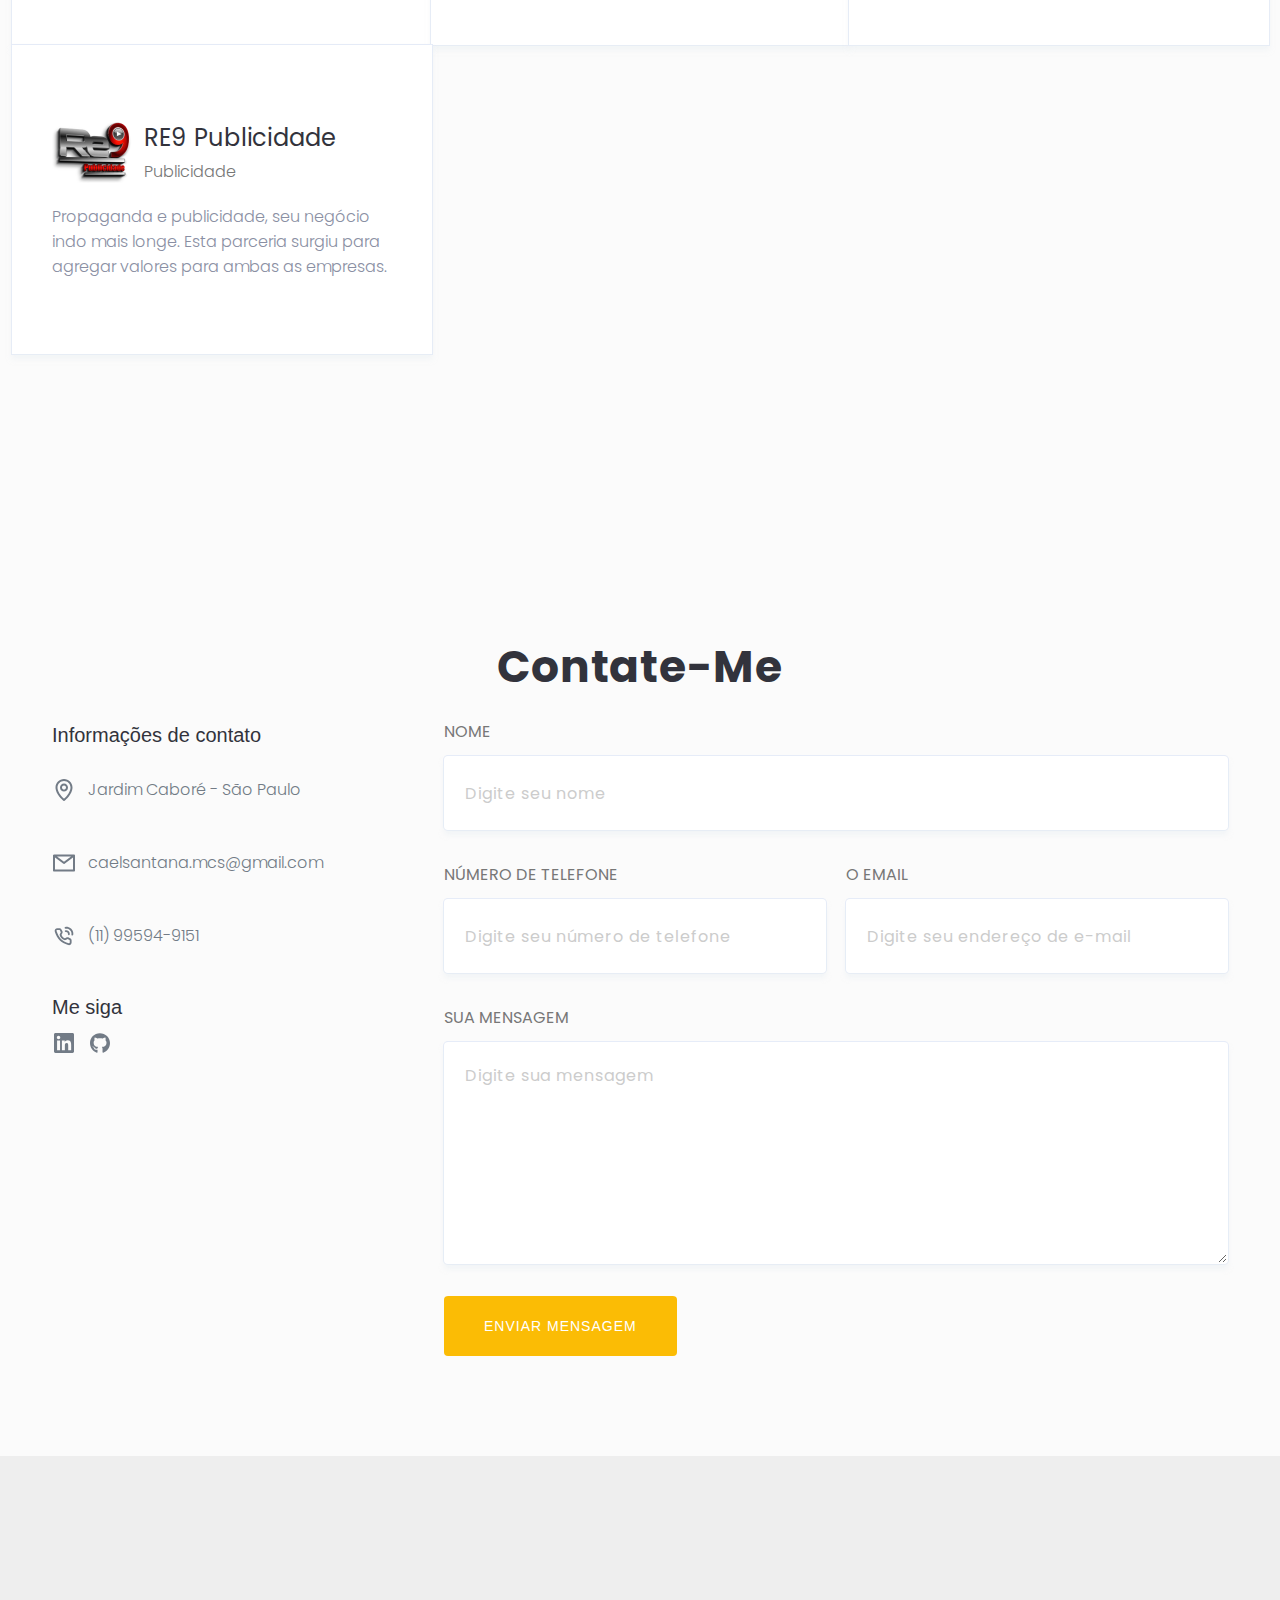
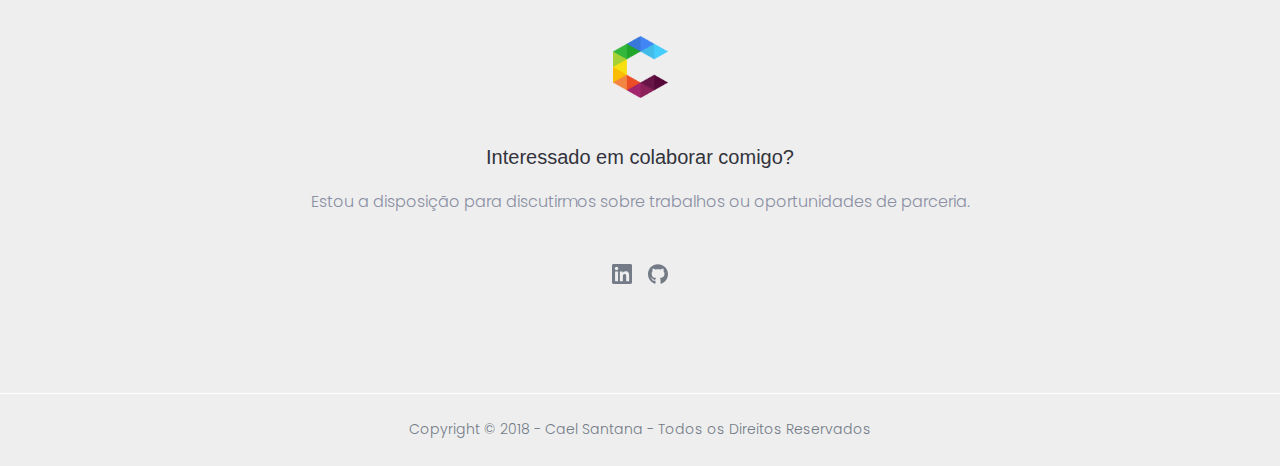
==== commit f21c6bb9: "Inclusão de novas imagens" ====
--- a/index.html
+++ b/index.html
@@ -198,6 +198,19 @@
         <div class="client-card">
           <a href="https://www.instagram.com/pizzanopaodequeijo/" target="_blank">
             <div class="center-y mb-20">
+              <img src="./img/client/logo-slpropaganda-&-mensagem.png" class="w-80 mr-12" alt="">
+              <div>
+                <h2 class="text-white mb-4">SL Propaganda e Mensagem</h2>
+                <p class="text-grey-light">Serviços</p>
+              </div>
+            </div>
+            <p class="text-grey-extra-light">Um produto diferenciado, pizza no pão de queijo. Tive o prazer em desenvolver o logo desta marca, sucesso no mercado.</p>
+          </a>
+        </div>
+
+        <div class="client-card">
+          <a href="https://www.instagram.com/pizzanopaodequeijo/" target="_blank">
+            <div class="center-y mb-20">
               <img src="./img/client/logo-super-pao-queijo-tradicao.png" class="w-80 mr-12" alt="">
               <div>
                 <h2 class="text-white mb-4">Super Pão de Queijo Tradição</h2>
